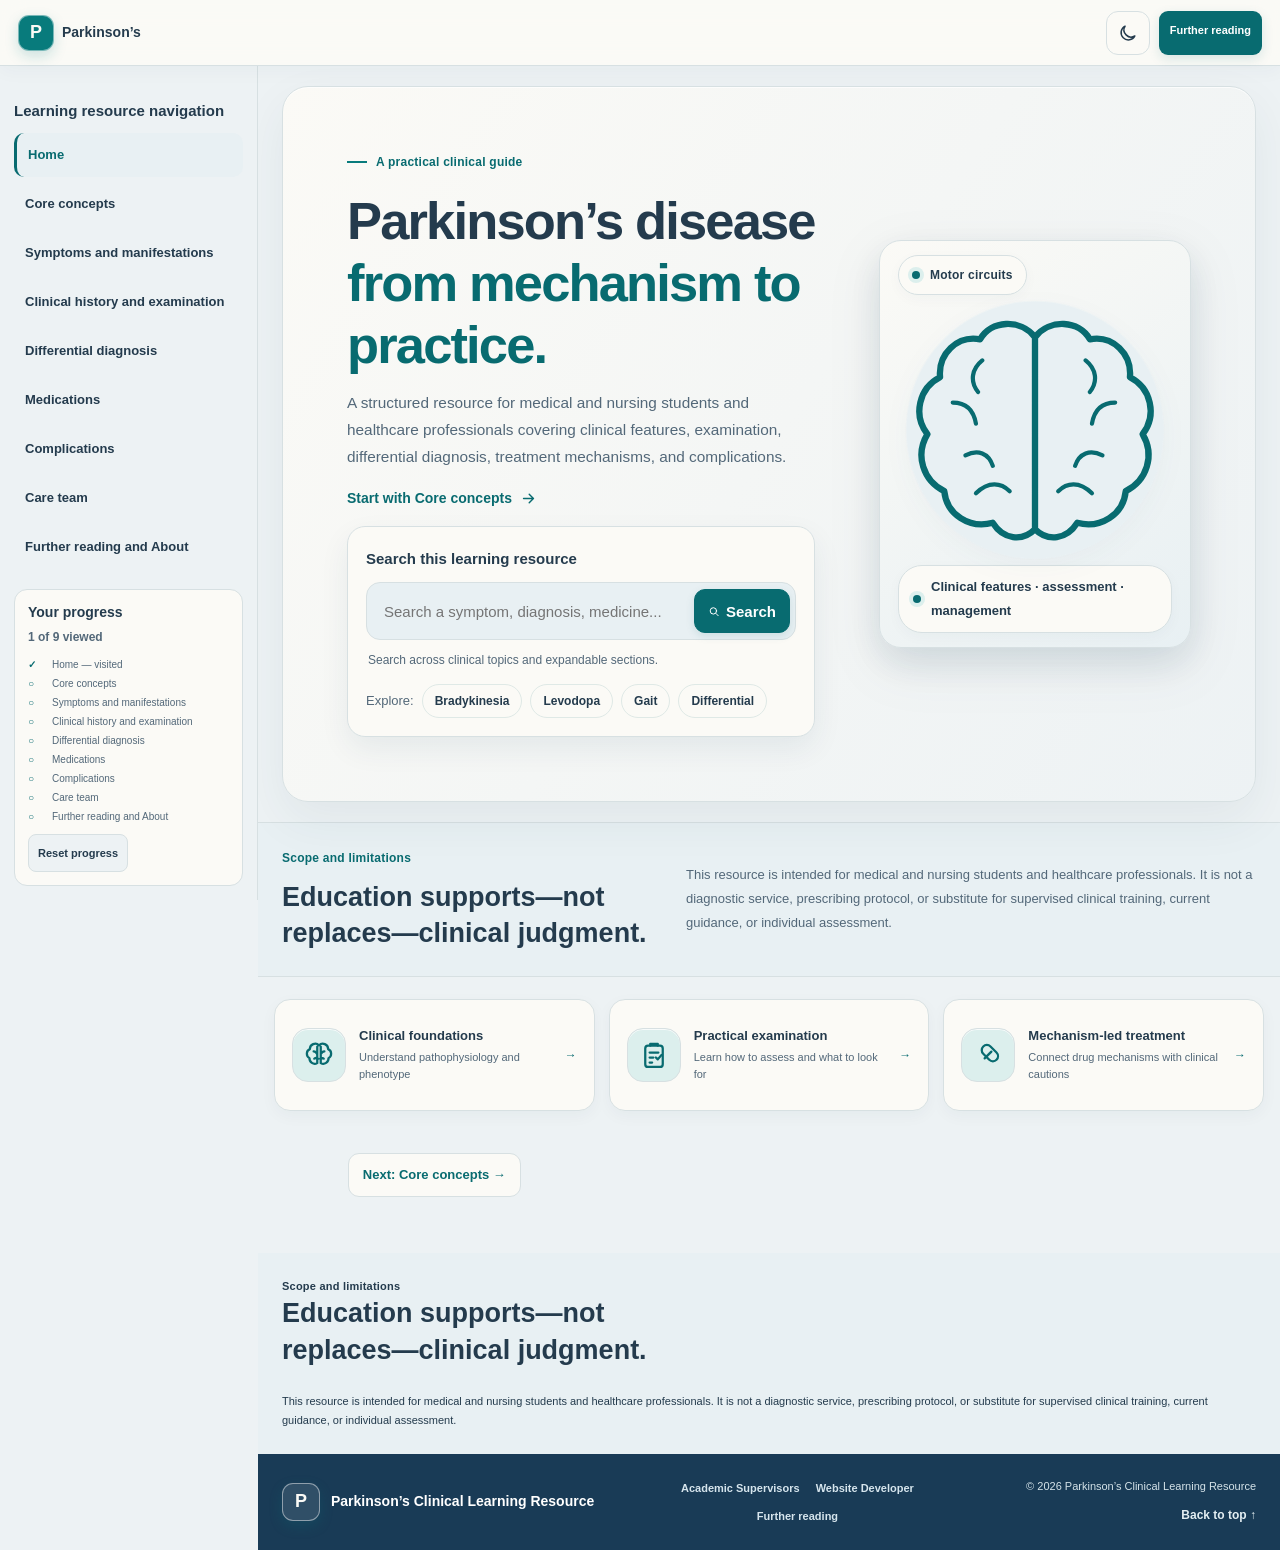
==== index.html @ 6b9233de "Add files via upload" ====
<!doctype html>
<html lang="en" dir="ltr">
  <head>
    <meta charset="UTF-8" />
    <meta name="viewport" content="width=device-width, initial-scale=1.0" />
    <meta
      name="description"
      content="A clinical learning resource on Parkinson's disease for medical, nursing, and allied health students and professionals."
    />
    <title>Parkinson’s | Clinical Learning Resource</title>
    <!-- أيقونة تبويب المتصفح المطابقة لشعار الموقع -->
    <link rel="icon" type="image/svg+xml" href="favicon.svg" />
    <link rel="stylesheet" href="style.css" />
    <script src="app.js" defer></script>
  </head>
  <body>
    <a class="skip-link skip-content-link" href="#main">
      <svg aria-hidden="true" viewBox="0 0 24 24" focusable="false"><path d="M12 5v14m-7-7 7 7 7-7"></path></svg>
      <span>Skip to content</span>
    </a>
    <!-- قسم ترويسة الموقع وروابط التنقل -->
    <header class="site-header">
      <a class="brand" href="#home" aria-label="Parkinson's clinical learning resource, home">
        <span class="brand-mark" aria-hidden="true">P</span>
        <span>Parkinson’s</span>
      </a>
      <button
        class="menu-toggle"
        id="menuToggle"
        type="button"
        aria-expanded="false"
        aria-controls="primaryNav"
        aria-label="Open navigation menu"
      >
        <svg aria-hidden="true" viewBox="0 0 24 24" focusable="false"><path d="M4 7h16M4 12h16M4 17h16"></path></svg>
        <span>Menu</span>
      </button>
      <nav class="primary-nav" id="primaryNav" aria-label="Main navigation">
        <a href="#core-concepts">Core concepts</a>
        <a href="#symptoms-and-manifestations">Symptoms and manifestations</a>
        <a href="#clinical-history-and-examination">Clinical history and examination</a>
        <a href="#differential-diagnosis">Differential diagnosis</a>
        <a href="#medications">Medications</a>
        <a href="#complications">Complications</a>
        <a href="#care-team-roles">Roles across the care team</a>
        <a href="#guidelines-and-professional-resources">Guidelines and professional resources</a>
      </nav>
      <div class="header-actions">
        <button class="theme-toggle" id="themeToggle" type="button" aria-pressed="false" aria-label="Switch to dark theme" title="Switch to dark theme">
          <svg aria-hidden="true" viewBox="0 0 24 24" focusable="false"><path d="M20.2 15.5A8.5 8.5 0 0 1 8.5 3.8a8.7 8.7 0 1 0 11.7 11.7Z"></path></svg>
        </button>
        <a class="header-cta" href="#guidelines-and-professional-resources">Further reading</a>
      </div>
    </header>
    <!-- قسم القائمة الجانبية ولوحة متابعة التقدم -->
    <aside class="app-sidebar" id="appSidebar" aria-label="Learning resource navigation" hidden>
      <h2 class="sidebar-heading">Learning resource navigation</h2>
      <nav class="sidebar-nav" id="sidebarNav" aria-label="Views" tabindex="-1"></nav>
      <!-- لوحة تقدم المستخدم وزر إعادة ضبطه -->
      <section class="learning-progress" aria-labelledby="progressTitle">
        <h2 id="progressTitle">Your progress</h2>
        <p id="progressCount" aria-live="polite">0 of 9 viewed</p>
        <ul id="progressList"></ul>
        <button type="button" id="resetProgress">Reset progress</button>
      </section>
      <nav class="sidebar-subnav" id="sidebarSubnav" aria-label="Current view topics" hidden></nav>
    </aside>

    <!-- أقسام المحتوى التعليمي والتنقل بين الصفحات -->
    <main id="main">
      <!-- الصفحة الرئيسية والبحث داخل المورد -->
      <section class="hero section-shell" id="home" aria-labelledby="heroTitle">
        <div class="hero-copy">
          <p class="eyebrow"><span></span> A practical clinical guide</p>
          <h1 id="heroTitle">Parkinson’s disease<br /><em>from mechanism to practice.</em></h1>
          <p class="hero-lead">
            A structured resource for medical and nursing students and healthcare
            professionals covering clinical features, examination, differential
            diagnosis, treatment mechanisms, and complications.
          </p>
          <a class="hero-start-link" href="#core-concepts">
            <span>Start with Core concepts</span>
            <svg aria-hidden="true" viewBox="0 0 24 24" focusable="false"><path d="M5 12h14m-6-6 6 6-6 6"></path></svg>
          </a>
          <div class="search-area">
            <form class="global-search" id="globalSearchForm" role="search">
              <label for="globalSearch">Search this learning resource</label>
              <div class="search-control">
                <input
                  id="globalSearch"
                  type="search"
                  placeholder="Search a symptom, diagnosis, medicine..."
                  aria-describedby="searchHint"
                  aria-controls="searchResults"
                  aria-expanded="false"
                  aria-autocomplete="list"
                  role="combobox"
                  autocomplete="off"
                />
                <button id="clearGlobalSearch" class="search-clear" type="button" aria-label="Clear search" title="Clear search" hidden>
                  <svg aria-hidden="true" viewBox="0 0 24 24" focusable="false"><path d="m6 6 12 12M18 6 6 18"></path></svg>
                </button>
                <button type="submit" aria-label="Search learning resource">
                  <svg aria-hidden="true" viewBox="0 0 24 24" focusable="false"><circle cx="10.8" cy="10.8" r="6.4"></circle><path d="m16 16 4.5 4.5"></path></svg>
                  <span>Search</span>
                </button>
              </div>
              <p class="search-hint" id="searchHint">
                Search across clinical topics and expandable sections.
              </p>
              <div class="search-suggestions" role="group" aria-label="Suggested searches">
                <span>Explore:</span>
                <button type="button" data-search-query="bradykinesia">Bradykinesia</button>
                <button type="button" data-search-query="levodopa">Levodopa</button>
                <button type="button" data-search-query="gait">Gait</button>
                <button type="button" data-search-query="differential">Differential</button>
              </div>
            </form>
            <div
              id="searchResults"
              class="search-results"
              role="region"
              aria-label="Search results"
              hidden
            ></div>
          </div>
        </div>
        <div class="hero-art" aria-hidden="true">
          <div class="movement-visual">
            <div class="movement-visual-heading">
              <span class="movement-status"><span></span><b>Motor circuits</b></span>
            </div>
            <svg class="movement-illustration" viewBox="0 0 128 128" focusable="false">
              <path class="brain-outline" d="M64 20c-7-9-21-8-26 1-11-2-20 7-19 18-10 5-13 18-6 27-6 10-2 22 8 27 1 11 12 18 23 15 5 8 14 9 20 3V20Zm0 0c7-9 21-8 26 1 11-2 20 7 19 18 10 5 13 18 6 27 6 10 2 22-8 27-1 11-12 18-23 15-5 8-14 9-20 3V20Z"></path>
              <path class="brain-fold" d="M64 21v87M39 31c-5 4-6 10-2 15m-12 5c7 0 10 4 11 10m-5 15c6-3 11-1 13 5m-8 13c6-6 12-5 16-1m36-62c5 4 6 10 2 15m12 5c-7 0-10 4-11 10m5 15c-6-3-11-1-13 5m8 13c-6-6-12-5-16-1"></path>
            </svg>
            <div class="movement-caption">
              <span class="movement-caption-mark"></span>
              <span>Clinical features · assessment · management</span>
            </div>
          </div>
        </div>
      </section>
      <!-- تنبيه نطاق الاستخدام التعليمي -->
      <section class="disclaimer-section top-disclaimer" aria-labelledby="topDisclaimerTitle">
        <div class="section-shell disclaimer-content">
          <div>
            <p class="eyebrow">Scope and limitations</p>
            <h2 id="topDisclaimerTitle">Education supports—not replaces—clinical judgment.</h2>
          </div>
          <p>
            This resource is intended for medical and nursing students and
            healthcare professionals. It is not a diagnostic service, prescribing
            protocol, or substitute for supervised clinical training, current
            guidance, or individual assessment.
          </p>
        </div>
      </section>

      <!-- ملخص نطاق المورد -->
      <section class="trust-strip" aria-label="Resource scope">
        <a class="trust-item" href="#core-concepts">
          <span class="trust-item-illustration" aria-hidden="true">
            <svg viewBox="0 0 24 24" focusable="false"><path d="M12 4.2a4.3 4.3 0 0 0-7.3 3.1 4 4 0 0 0-.3 7.2 4.2 4.2 0 0 0 6.2 4V5.2"></path><path d="M12 4.2a4.3 4.3 0 0 1 7.3 3.1 4 4 0 0 1 .3 7.2 4.2 4.2 0 0 1-6.2 4V5.2M7.7 9.1c1.3 0 2.1.8 2.5 1.8m-2 4c1.1-.7 2.2-.6 3 .1m5.1-5.9c-1.3 0-2.1.8-2.5 1.8m2 4c-1.1-.7-2.2-.6-3 .1"></path></svg>
          </span>
          <span class="trust-item-copy"><strong>Clinical foundations</strong><span>Understand pathophysiology and phenotype</span></span>
          <span class="trust-item-arrow" aria-hidden="true">→</span>
        </a>
        <a class="trust-item" href="#clinical-history-and-examination">
          <span class="trust-item-illustration" aria-hidden="true">
            <svg viewBox="0 0 24 24" focusable="false"><rect x="5" y="4.5" width="14" height="17" rx="2.2"></rect><path d="M9 4.5V3h6v1.5M8.5 10h7m-7 4h3m-3 4h2m3-4 1.5 1.5L18 12"></path></svg>
          </span>
          <span class="trust-item-copy"><strong>Practical examination</strong><span>Learn how to assess and what to look for</span></span>
          <span class="trust-item-arrow" aria-hidden="true">→</span>
        </a>
        <a class="trust-item" href="#medications">
          <span class="trust-item-illustration" aria-hidden="true">
            <svg viewBox="0 0 24 24" focusable="false"><path d="M8.2 5.2a4.1 4.1 0 0 1 5.8 0l4.8 4.8a4.1 4.1 0 0 1-5.8 5.8L8.2 11a4.1 4.1 0 0 1 0-5.8Z"></path><path d="m9.3 14.7 5.4-5.4"></path></svg>
          </span>
          <span class="trust-item-copy"><strong>Mechanism-led treatment</strong><span>Connect drug mechanisms with clinical cautions</span></span>
          <span class="trust-item-arrow" aria-hidden="true">→</span>
        </a>
      </section>

      <!-- صفحة المفاهيم الأساسية -->
      <section class="content-section section-shell" id="core-concepts">
        <div class="section-heading">
          <div>
            <p class="eyebrow"><span></span> 01 · Foundations</p>
            <h2>Core concepts</h2>
          </div>
          <p>
            Open a topic to review its key concepts. Parkinson’s disease is a
            clinical syndrome with motor and non-motor dimensions that evolve
            variably over time.
          </p>
        </div>
        <aside class="key-points" aria-label="Key points">
          <h3>Key points</h3>
          <ul>
            <li>Parkinson’s disease is characterized clinically by bradykinesia with rest tremor and/or rigidity.</li>
            <li>Reduced nigrostriatal dopamine alters basal-ganglia-thalamocortical activity.</li>
            <li>Motor and non-motor features vary across individuals and over time.</li>
          </ul>
        </aside>
        <figure class="diagram-card">
          <svg class="pathway-diagram" viewBox="0 0 760 300" role="img" aria-labelledby="pathwayTitle pathwayDesc">
            <defs><marker id="pathwayArrow" viewBox="0 0 10 10" refX="8" refY="5" markerWidth="6" markerHeight="6" orient="auto-start-reverse"><path d="M0 0 10 5 0 10z"></path></marker></defs>
            <title id="pathwayTitle">Direct and indirect basal ganglia pathways in normal and Parkinson’s disease states</title>
            <desc id="pathwayDesc">A schematic based on the page text: normal dopamine supports the movement-facilitating direct pathway and balances the movement-suppressing indirect pathway. In Parkinson’s disease, reduced nigrostriatal dopamine is associated with relative underactivity of the direct pathway, overactivity of the indirect pathway, and reduced movement.</desc>
            <rect class="diagram-panel" x="10" y="10" width="360" height="280" rx="14"></rect>
            <rect class="diagram-panel" x="390" y="10" width="360" height="280" rx="14"></rect>
            <text class="diagram-title" x="190" y="42" text-anchor="middle">Normal state</text>
            <text class="diagram-title" x="570" y="42" text-anchor="middle">Parkinson’s disease state</text>
            <text class="diagram-label" x="190" y="78" text-anchor="middle">Nigrostriatal dopamine</text>
            <text class="diagram-label" x="570" y="78" text-anchor="middle">Reduced nigrostriatal dopamine</text>
            <path class="diagram-arrow" d="M190 91v24"></path>
            <path class="diagram-arrow" d="M570 91v24"></path>
            <rect class="diagram-node" x="35" y="120" width="145" height="62" rx="10"></rect>
            <rect class="diagram-node" x="200" y="120" width="145" height="62" rx="10"></rect>
            <rect class="diagram-node" x="415" y="120" width="145" height="62" rx="10"></rect>
            <rect class="diagram-node" x="580" y="120" width="145" height="62" rx="10"></rect>
            <text class="diagram-label" x="107" y="145" text-anchor="middle"><tspan x="107">Direct pathway</tspan><tspan x="107" dy="18">movement-facilitating</tspan></text>
            <text class="diagram-label" x="272" y="145" text-anchor="middle"><tspan x="272">Indirect pathway</tspan><tspan x="272" dy="18">movement-suppressing</tspan></text>
            <text class="diagram-label" x="487" y="145" text-anchor="middle"><tspan x="487">Direct pathway</tspan><tspan x="487" dy="18">relative underactivity</tspan></text>
            <text class="diagram-label" x="652" y="145" text-anchor="middle"><tspan x="652">Indirect pathway</tspan><tspan x="652" dy="18">relative overactivity</tspan></text>
            <path class="diagram-arrow" d="M107 190v22"></path>
            <path class="diagram-arrow" d="M272 190v22"></path>
            <path class="diagram-arrow" d="M487 190v22"></path>
            <path class="diagram-arrow" d="M652 190v22"></path>
            <text class="diagram-outcome" x="190" y="245" text-anchor="middle">Movement facilitated and suppressed in balance</text>
            <text class="diagram-outcome" x="570" y="245" text-anchor="middle">Reduced movement amplitude and speed</text>
          </svg>
          <figcaption>Pathway schematic: relative pathway activity described in the page’s pathophysiology summary.</figcaption>
        </figure>
        <div class="topic-grid">
          <details class="topic-card">
            <summary><span class="topic-icon">01</span><span><strong>Definition and pathophysiology</strong><small>Degeneration, dopamine, and circuit effects</small></span></summary>
            <div class="topic-content">
              <p>Parkinson’s disease (PD) is a progressive neurodegenerative disorder clinically characterized by bradykinesia with rest tremor and/or rigidity. Neuropathology commonly includes degeneration of dopaminergic neurons in the substantia nigra pars compacta and alpha-synuclein-containing Lewy pathology, although pathology and clinical expression are heterogeneous.</p>
              <p>Reduced nigrostriatal dopamine alters basal-ganglia-thalamocortical activity. Relative underactivity of the direct, movement-facilitating pathway and overactivity of the indirect, movement-suppressing pathway contribute to reduced movement amplitude and speed. Non-dopaminergic systems are also involved, helping explain autonomic, sleep, cognitive, mood, sensory, and other non-motor features.</p>
            </div>
          </details>
          <details class="topic-card">
            <summary><span class="topic-icon">02</span><span><strong>Clinical phenotype and course</strong><small>Heterogeneity, progression, and phenotype</small></span></summary>
            <div class="topic-content">
              <p>Clinical expression varies: tremor-dominant, akinetic-rigid, and mixed patterns are commonly described, but an individual may not fit one stable category. Asymmetry is frequent early in typical PD. Over time, motor fluctuations, postural instability, gait impairment, and non-motor burden may become more prominent.</p>
              <p>Prodromal associations can include hyposmia, constipation, REM sleep behavior disorder, and mood changes. These features are not specific enough to establish PD on their own. Course, function, comorbidities, medication effects, and the person’s priorities all influence clinical assessment and management.</p>
            </div>
          </details>
          <details class="topic-card">
            <summary><span class="topic-icon">03</span><span><strong>Clinical reasoning framework</strong><small>Syndrome first, cause second</small></span></summary>
            <div class="topic-content">
              <ol>
                <li>Establish whether parkinsonism is present, particularly bradykinesia plus rigidity or rest tremor.</li>
                <li>Characterize onset, tempo, symmetry, associated features, medication exposure, and functional impact.</li>
                <li>Assess whether the pattern is compatible with idiopathic PD or suggests a mimic, secondary cause, or atypical parkinsonian syndrome.</li>
                <li>Use investigations selectively to answer a defined clinical question; diagnosis remains primarily clinical.</li>
              </ol>
            </div>
          </details>
        </div>
      </section>

      <!-- صفحة الأعراض والمظاهر -->
      <section class="content-section section-tint" id="symptoms-and-manifestations">
        <div class="section-shell">
          <div class="section-heading">
            <div>
              <p class="eyebrow"><span></span> 02 · Clinical features</p>
              <h2>Symptoms and manifestations</h2>
            </div>
            <p>
              A structured review should cover motor and non-motor domains,
              timing, severity, fluctuation, and impact on function.
            </p>
          </div>
          <aside class="key-points" aria-label="Key points">
            <h3>Key points</h3>
            <ul>
              <li>Bradykinesia includes slowness with decrement in amplitude or speed, or progressive hesitations.</li>
              <li>Rest tremor is often distal and asymmetric, but is not present in every case.</li>
              <li>Review autonomic, sleep, cognitive, psychiatric, sensory, pain, and bulbar features alongside motor symptoms.</li>
            </ul>
          </aside>
          <aside class="red-flags" aria-label="Red flags">
            <h3>Red flags</h3>
            <p>Early recurrent falls are atypical for uncomplicated early Parkinson’s disease and warrant broader assessment.</p>
          </aside>
          <div class="topic-grid">
            <details class="topic-card">
              <summary><span class="topic-icon">M</span><span><strong>Motor features</strong><small>Bradykinesia, rigidity, tremor, gait, posture</small></span></summary>
              <div class="topic-content">
                <h3>Bradykinesia</h3>
                <p>Slowness is accompanied by decrement in amplitude or speed, or progressive hesitations, during repetitive movement. It may present as reduced spontaneous movement, smaller handwriting, reduced facial expression, hypophonia, difficulty initiating movement, or reduced arm swing. Slowness alone is not sufficient: weakness, pain, apraxia, depression, and other causes should be considered.</p>
                <h3>Rigidity</h3>
                <p>Increased resistance to passive movement through the range, often relatively uniform and sometimes cogwheel-like when tremor is superimposed. It may affect axial and limb muscles and can contribute to stiffness, reduced rotation, and discomfort.</p>
                <h3>Rest tremor</h3>
                <p>Often distal, asymmetric, and most apparent when the limb is supported and relaxed. It may lessen with voluntary movement and re-emerge after maintaining a posture. Tremor is not present in every case and can be amplified by stress, attention, or fatigue.</p>
                <h3>Gait and postural control</h3>
                <p>Possible findings include stooped posture, reduced stride length, shuffling, reduced arm swing, en-bloc turning, start hesitation, freezing (especially at doorways or turns), and impaired postural responses. Early recurrent falls are atypical for uncomplicated early PD and warrant broader assessment.</p>
              </div>
            </details>
            <details class="topic-card">
              <summary><span class="topic-icon">N</span><span><strong>Non-motor features</strong><small>Autonomic, sleep, cognitive, mood, sensory</small></span></summary>
              <div class="topic-content">
                <ul>
                  <li><strong>Autonomic:</strong> constipation, urinary urgency or frequency, erectile dysfunction, sweating changes, drooling, and orthostatic symptoms.</li>
                  <li><strong>Sleep:</strong> REM sleep behavior disorder, insomnia, fragmented sleep, restless legs, nocturia, and excessive daytime sleepiness.</li>
                  <li><strong>Cognitive and psychiatric:</strong> executive or visuospatial difficulty, slowed processing, depression, anxiety, apathy, hallucinations, and—in some cases—cognitive impairment or dementia.</li>
                  <li><strong>Sensory and pain:</strong> hyposmia, pain, paresthesia, and fatigue may occur and can precede or accompany motor features.</li>
                  <li><strong>Bulbar:</strong> hypophonia, reduced prosody, dysarthria, drooling, and dysphagia can affect communication, nutrition, and airway safety.</li>
                </ul>
                <p>Ask directly and non-judgmentally: many non-motor symptoms are under-reported, may have multiple causes, and may be more disabling than the visible motor syndrome.</p>
              </div>
            </details>
            <details class="topic-card">
              <summary><span class="topic-icon">↕</span><span><strong>Fluctuations and dyskinesia</strong><small>Relate symptoms to medication timing</small></span></summary>
              <div class="topic-content">
                <p>With disease progression and repeated levodopa exposure, some individuals develop predictable wearing-off before the next dose, delayed-on or dose failures, and unpredictable OFF periods. Ask about the timing of mobility, stiffness, tremor, dystonia, and non-motor symptoms in relation to each dose, meals, sleep, and activity.</p>
                <p>Levodopa-induced dyskinesia refers to involuntary choreiform or dystonic movements associated with dopaminergic treatment. It may occur near peak drug effect, during transitions, or in other patterns. Distinguish dyskinesia from tremor, akathisia, dystonia, and dyskinesia due to other causes; document phenomenology and timing rather than relying on the label alone.</p>
              </div>
            </details>
          </div>
        </div>
      </section>

      <!-- صفحة التاريخ المرضي والفحص السريري -->
      <section class="content-section section-shell" id="clinical-history-and-examination">
        <div class="section-heading">
          <div>
            <p class="eyebrow"><span></span> 03 · Examination</p>
            <h2>Clinical history and examination</h2>
          </div>
          <p>
            A careful, reproducible examination documents the syndrome,
            asymmetry, severity, function, and features that may point away from
            typical PD.
          </p>
        </div>
        <aside class="key-points" aria-label="Key points">
          <h3>Key points</h3>
          <ul>
            <li>Establish onset, progression, laterality, functional impact, medication exposure, and symptom timing.</li>
            <li>Test repetitive movements for decrement, compare sides, and distinguish slowness from bradykinesia.</li>
            <li>Examine eye movements, gait, postural responses, and associated neurological signs.</li>
          </ul>
        </aside>
        <aside class="red-flags" aria-label="Red flags">
          <h3>Red flags</h3>
          <p>Early prominent postural-response impairment and vertical gaze limitation may point away from typical Parkinson’s disease; interpret these alongside the full assessment.</p>
        </aside>
        <div class="topic-grid">
          <details class="topic-card">
            <summary><span class="topic-icon">H</span><span><strong>History-taking</strong><small>Onset, evolution, medicines, and functional impact</small></span></summary>
            <div class="topic-content">
              <p>Establish the first symptom, the sequence and rate of progression, laterality at onset, variability during the day, and circumstances that worsen or relieve symptoms. Ask about tremor at rest and during action, slowness, stiffness, gait change, falls, freezing, dexterity, handwriting, speech, swallowing, sleep, mood, cognition, autonomic symptoms, pain, and smell.</p>
              <p>Take a complete prescribed, over-the-counter, and substance history with start dates and dose changes. Specifically consider dopamine-receptor blocking medicines and other agents associated with parkinsonism or tremor. Review vascular risks, head injury, relevant family history, comorbidities, and examination context. Do not infer causation from a medicine list alone.</p>
              <p>Clarify medication response and timing if dopaminergic therapy is already used. A symptom and dose-time record can help characterize fluctuations, but it is not a substitute for direct assessment. Record baseline mobility, activities, cognition, and goals using a consistent clinical framework.</p>
            </div>
          </details>
          <details class="topic-card">
            <summary><span class="topic-icon">1</span><span><strong>General observation and speech</strong><small>Observe before formal motor testing</small></span></summary>
            <div class="topic-content">
              <p>Observe spontaneous movement while the person is seated, entering the room, and conversing. Note facial animation, blink rate, posture, spontaneous gestures, turning, voice volume, articulation, prosody, and whether movements are reduced on one side. Allow sufficient time: findings may be subtle and can change with attention or anxiety.</p>
              <p>Listen for hypophonia, monotony, reduced articulation, and palilalia. Assess facial expression and spontaneous blink without assuming that a masked appearance reflects mood. Record whether speech and facial animation change with cueing or effort.</p>
            </div>
          </details>
          <details class="topic-card">
            <summary><span class="topic-icon">2</span><span><strong>Bradykinesia examination</strong><small>Repetitive movements and decrement</small></span></summary>
            <div class="topic-content">
              <p>Demonstrate each movement, then ask for repeated, as-large-and-fast-as-possible movements while the person is seated and supported. Test finger tapping, hand opening and closing, pronation-supination, toe tapping, and heel tapping on both sides. Observe speed, amplitude, rhythm, hesitations, arrests, and progressive decrement; compare sides and repeat if comprehension or effort is uncertain.</p>
              <p>A pattern aligned with parkinsonian bradykinesia is progressive reduction in amplitude or speed, or increasing pauses across repetitions, often with asymmetry. Simple slowness without decrement is less specific. Pain, arthritis, weakness, sensory loss, apraxia, fatigue, and inattention can affect performance and should be documented.</p>
            </div>
          </details>
          <details class="topic-card">
            <summary><span class="topic-icon">3</span><span><strong>Tone and rigidity</strong><small>Passive movement at relaxed joints</small></span></summary>
            <div class="topic-content">
              <p>Ask the person to relax. Support the limb and passively move the wrist, elbow, and other joints through flexion-extension and pronation-supination, comparing sides and testing at more than one speed. If resistance is subtle, ask for a contralateral repetitive movement (an activation maneuver) while continuing to assess the relaxed limb.</p>
              <p>Rigidity is a velocity-independent increase in resistance, often present through the range; cogwheeling may be felt when tremor overlays rigidity. Distinguish this from spasticity (typically velocity-dependent with a catch), paratonia, contracture, pain-limited movement, and voluntary resistance. Document distribution and asymmetry.</p>
            </div>
          </details>
          <details class="topic-card">
            <summary><span class="topic-icon">4</span><span><strong>Tremor assessment</strong><small>Rest, posture, action, and re-emergence</small></span></summary>
            <div class="topic-content">
              <p>Observe hands fully supported in the lap and feet supported, first at rest and then during conversation or a cognitive distraction task. Look for rhythmic tremor, distribution, frequency impression, and asymmetry. Next assess arms outstretched and in a posture that requires maintaining position; note latency before any re-emergent tremor.</p>
              <p>Assess kinetic tremor during finger-to-nose and functional reach, and observe handwriting or spiral drawing when useful. A classic parkinsonian tremor is often most evident at rest and may re-emerge after a delay during posture; essential tremor is commonly postural or kinetic. These patterns overlap and are not diagnostic in isolation.</p>
            </div>
          </details>
          <details class="topic-card">
            <summary><span class="topic-icon">5</span><span><strong>Gait, turning, and postural responses</strong><small>Guard safely and describe specific findings</small></span></summary>
            <div class="topic-content">
              <p>With appropriate space and guarding, observe rising from a chair, initiation, straight walking, turning, and return. Note base, stride length, speed, cadence, foot clearance, freezing, arm swing, posture, and turning strategy. Ask about freezing triggers; if appropriate and safe, observe a turn or passage through a doorway. Do not provoke a fall to demonstrate a deficit.</p>
              <p>A pull test is performed only by a trained examiner with adequate space and close guarding: explain the maneuver, stand behind, and give a brief, firm backward tug at the shoulders. Observe corrective steps and need for assistance. Abnormal postural responses can occur in PD, but early prominent impairment is a diagnostic warning sign. Omit the test when unsafe and document why.</p>
            </div>
          </details>
          <details class="topic-card">
            <summary><span class="topic-icon">6</span><span><strong>Additional neurological and functional examination</strong><small>Look for associated signs and alternative localization</small></span></summary>
            <div class="topic-content">
              <p>Assess eye movements, especially vertical saccades and gaze range; cerebellar function; pyramidal signs; strength; sensation; coordination; reflexes; and postural alignment. Look for focal weakness, limb apraxia, cortical sensory loss, cerebellar ataxia, pyramidal signs, or supranuclear gaze limitation, which may indicate an alternative or additional disorder.</p>
              <p>Measure orthostatic blood pressure when indicated: rest supine for several minutes, record blood pressure and pulse, then repeat after standing (commonly at 1 and 3 minutes), with assistance and symptom monitoring. A sustained fall of at least 20 mmHg systolic or 10 mmHg diastolic within 3 minutes is a conventional definition of orthostatic hypotension; interpretation depends on context and local protocol.</p>
              <p>Assess cognition, mood, speech, swallowing, and activities of daily living when clinically relevant. Use validated instruments only with appropriate training, permissions, and interpretation. Consider a supervised ON/OFF assessment when clinically indicated; document medication timing and avoid unsupervised medication withdrawal.</p>
            </div>
          </details>
          <details class="topic-card">
            <summary><span class="topic-icon">7</span><span><strong>Investigations and diagnostic criteria</strong><small>Target tests to the diagnostic question</small></span></summary>
            <div class="topic-content">
              <p>PD is diagnosed clinically by an appropriately trained specialist using accepted criteria and longitudinal review where needed. The core parkinsonian syndrome requires bradykinesia plus rest tremor or rigidity. A response to dopaminergic therapy may support the assessment but is not, by itself, proof of idiopathic PD.</p>
              <p>Structural MRI is not a confirmatory test for PD; it may help assess alternative causes when the history or examination is atypical. Dopamine-transporter SPECT can help distinguish presynaptic dopaminergic deficit from some non-degenerative tremor disorders when uncertainty remains, but it does not reliably distinguish PD from other degenerative parkinsonian syndromes. Routine laboratory tests are guided by clinical suspicion, not a universal PD panel.</p>
            </div>
          </details>
        </div>
        <aside class="callout callout-neutral">
          <strong>Examination principle</strong>
          <p>Interpret each finding in context. A single sign, scan, or medication response should not replace a complete history, neurological examination, review of medicines, and appropriate specialist judgment.</p>
        </aside>
      </section>

      <!-- صفحة التشخيص التفريقي -->
      <section class="content-section section-tint" id="differential-diagnosis">
        <div class="section-shell">
          <div class="section-heading">
            <div>
              <p class="eyebrow"><span></span> 04 · Diagnostic reasoning</p>
              <h2>Differential diagnosis</h2>
            </div>
            <p>
              Expand each diagnostic group for distinguishing clues and
              practical considerations. No single feature is definitive.
            </p>
          </div>
          <aside class="key-points" aria-label="Key points">
            <h3>Key points</h3>
            <ul>
              <li>Compare tremor phenomenology, symmetry, tempo, associated features, and medication exposure.</li>
              <li>Early recurrent falls, severe early autonomic failure, vertical gaze limitation, or cerebellar signs warrant reconsideration.</li>
              <li>No single feature or levodopa response is definitive; interpret findings in the complete clinical pattern.</li>
            </ul>
          </aside>
          <div class="table-wrap differential-table-wrap" role="region" aria-label="Differential diagnosis comparison table" tabindex="0">
            <table class="comparison-table">
              <caption>Comparison of clinical clues described in this resource. A dash means the page does not specify that feature.</caption>
              <thead>
                <tr>
                  <th scope="col">Condition</th>
                  <th scope="col">Tremor type</th>
                  <th scope="col">Asymmetry</th>
                  <th scope="col">Early falls</th>
                  <th scope="col">Eye movements</th>
                  <th scope="col">Autonomic features</th>
                  <th scope="col">Cognition / hallucinations</th>
                  <th scope="col">Levodopa response</th>
                  <th scope="col">Key clue</th>
                </tr>
              </thead>
              <tbody>
                <tr>
                  <th scope="row">Parkinson’s disease</th>
                  <td>Often rest tremor</td>
                  <td>Asymmetry frequent early</td>
                  <td>Early recurrent falls atypical</td>
                  <td>—</td>
                  <td>Constipation, urinary symptoms, orthostatic symptoms</td>
                  <td>Cognitive impairment and hallucinations may occur</td>
                  <td>Improves bradykinesia and rigidity, often tremor</td>
                  <td>Bradykinesia with rest tremor and/or rigidity</td>
                </tr>
                <tr>
                  <th scope="row">Essential tremor</th>
                  <td>Typically postural and kinetic</td>
                  <td>Often bilateral</td>
                  <td>—</td><td>—</td><td>—</td><td>—</td><td>—</td>
                  <td>May involve head or voice</td>
                </tr>
                <tr>
                  <th scope="row">Drug-induced parkinsonism</th>
                  <td>Tremor may occur</td>
                  <td>Often more symmetric; asymmetry does not exclude contribution</td>
                  <td>—</td><td>—</td><td>—</td><td>—</td><td>—</td>
                  <td>Onset after medicine initiation or dose escalation</td>
                </tr>
                <tr>
                  <th scope="row">Vascular parkinsonism</th>
                  <td>—</td><td>—</td><td>—</td><td>—</td><td>—</td><td>—</td><td>—</td>
                  <td>Vascular burden, stepwise or linked decline, lower-body involvement</td>
                </tr>
                <tr>
                  <th scope="row">Progressive supranuclear palsy (PSP)</th>
                  <td>—</td><td>—</td>
                  <td>Early unexplained falls</td>
                  <td>Slowed vertical saccades or supranuclear vertical gaze palsy</td>
                  <td>—</td>
                  <td>Frontal-executive change</td>
                  <td>Often limited; response varies</td>
                  <td>Axial rigidity with early falls or vertical gaze findings</td>
                </tr>
                <tr>
                  <th scope="row">Multiple system atrophy (MSA)</th>
                  <td>—</td><td>—</td><td>—</td><td>—</td>
                  <td>Prominent or early autonomic failure</td>
                  <td>—</td><td>—</td>
                  <td>Urinary retention, orthostatic hypotension, cerebellar signs, or stridor</td>
                </tr>
                <tr>
                  <th scope="row">Dementia with Lewy bodies (DLB)</th>
                  <td>—</td><td>—</td><td>—</td><td>—</td><td>—</td>
                  <td>Dementia near onset, fluctuations, recurrent visual hallucinations</td>
                  <td>—</td>
                  <td>Dementia before or around onset of parkinsonism</td>
                </tr>
                <tr>
                  <th scope="row">Corticobasal syndrome</th>
                  <td>—</td>
                  <td>Asymmetric rigidity, bradykinesia, or dystonia</td>
                  <td>—</td><td>—</td><td>—</td>
                  <td>Language or visuospatial impairment</td><td>—</td>
                  <td>Limb apraxia, cortical sensory loss, alien-limb phenomena, or myoclonus</td>
                </tr>
                <tr>
                  <th scope="row">Normal-pressure hydrocephalus (NPH)</th>
                  <td>—</td><td>—</td><td>—</td><td>—</td>
                  <td>Urinary urgency</td>
                  <td>Cognitive change</td><td>—</td>
                  <td>Broad-based or magnetic gait with ventriculomegaly</td>
                </tr>
              </tbody>
            </table>
          </div>
          <div class="topic-grid">
            <details class="topic-card">
              <summary><span class="topic-icon">D1</span><span><strong>Essential tremor</strong><small>Action tremor versus rest-predominant tremor</small></span></summary>
              <div class="topic-content">
                <p><strong>Overlap:</strong> tremor may impair hand function and can coexist with other movement disorders.</p>
                <p><strong>Clues:</strong> essential tremor is typically postural and kinetic, often bilateral, and may involve the head or voice. Parkinsonian tremor is often asymmetric and prominent at rest, with bradykinesia or rigidity.</p>
                <p><strong>Clinical considerations:</strong> characterize tremor at rest, posture, and action; examine for decrement, rigidity, gait change, and family history. Tremor phenomenology alone may remain inconclusive.</p>
              </div>
            </details>
            <details class="topic-card">
              <summary><span class="topic-icon">D2</span><span><strong>Drug-induced parkinsonism</strong><small>Medication exposure and temporal association</small></span></summary>
              <div class="topic-content">
                <p><strong>Overlap:</strong> bradykinesia and rigidity can closely resemble PD; tremor may occur.</p>
                <p><strong>Clues:</strong> dopamine-receptor blocking antipsychotics and antiemetics are important causes. Onset may follow initiation or dose escalation, and findings are often more symmetric, though asymmetry does not exclude a drug contribution.</p>
                <p><strong>Clinical considerations:</strong> reconcile all medicines and dates, assess for underlying neurodegeneration unmasked by exposure, and coordinate any medication change with the responsible prescriber. Do not stop or alter essential medicines abruptly.</p>
              </div>
            </details>
            <details class="topic-card">
              <summary><span class="topic-icon">D3</span><span><strong>Vascular parkinsonism</strong><small>Vascular burden and lower-body gait pattern</small></span></summary>
              <div class="topic-content">
                <p><strong>Overlap:</strong> gait slowness, short steps, postural instability, and lower-body bradykinesia.</p>
                <p><strong>Clues:</strong> cerebrovascular risk, stepwise or temporally linked decline, pyramidal signs, and prominent lower-body involvement may be relevant. Imaging may show vascular disease but findings must match the clinical syndrome.</p>
                <p><strong>Clinical considerations:</strong> consider coexisting PD and vascular disease. MRI helps assess structural burden and alternative diagnoses; incidental vascular changes alone do not establish causation.</p>
              </div>
            </details>
            <details class="topic-card">
              <summary><span class="topic-icon">D4</span><span><strong>Progressive supranuclear palsy</strong><small>Early falls, axial features, and vertical gaze</small></span></summary>
              <div class="topic-content">
                <p><strong>Overlap:</strong> akinetic-rigid parkinsonism, reduced facial expression, and gait impairment.</p>
                <p><strong>Clues:</strong> early unexplained falls, axial rigidity, slowed vertical saccades or supranuclear vertical gaze palsy, dysarthria, and frontal-executive change should raise suspicion.</p>
                <p><strong>Clinical considerations:</strong> examine vertical eye movements and postural responses. Levodopa response is often limited, but response varies and should not be used as the sole discriminator.</p>
              </div>
            </details>
            <details class="topic-card">
              <summary><span class="topic-icon">D5</span><span><strong>Multiple system atrophy</strong><small>Autonomic failure with parkinsonism or ataxia</small></span></summary>
              <div class="topic-content">
                <p><strong>Overlap:</strong> parkinsonism may be the dominant early feature; cerebellar features can also occur.</p>
                <p><strong>Clues:</strong> prominent or early autonomic failure, urinary retention, orthostatic hypotension, cerebellar signs, stridor, and rapid progression warrant specialist consideration.</p>
                <p><strong>Clinical considerations:</strong> assess autonomic symptoms and signs systematically and investigate alternatives. Autonomic dysfunction is also possible in PD, so timing, severity, and the complete pattern matter.</p>
              </div>
            </details>
            <details class="topic-card">
              <summary><span class="topic-icon">D6</span><span><strong>Dementia with Lewy bodies</strong><small>Cognition, hallucinations, fluctuations, parkinsonism</small></span></summary>
              <div class="topic-content">
                <p><strong>Overlap:</strong> parkinsonism, cognitive impairment, visual hallucinations, and REM sleep behavior disorder may occur in both disorders.</p>
                <p><strong>Clues:</strong> dementia that begins before or around the same time as parkinsonism, marked cognitive fluctuations, recurrent visual hallucinations, and visuospatial impairment are characteristic diagnostic considerations.</p>
                <p><strong>Clinical considerations:</strong> apply accepted criteria and document the timeline carefully. Review medicines and avoid assuming that hallucinations or cognitive symptoms have a single cause.</p>
              </div>
            </details>
            <details class="topic-card">
              <summary><span class="topic-icon">D7</span><span><strong>Corticobasal syndrome</strong><small>Asymmetry with cortical features</small></span></summary>
              <div class="topic-content">
                <p><strong>Overlap:</strong> asymmetric rigidity, bradykinesia, dystonia, and limb dysfunction.</p>
                <p><strong>Clues:</strong> limb apraxia, cortical sensory loss, alien-limb phenomena, myoclonus, and language or visuospatial impairment suggest cortical involvement.</p>
                <p><strong>Clinical considerations:</strong> the syndrome has multiple possible underlying pathologies. Look for cortical signs rather than attributing marked asymmetry alone to this diagnosis.</p>
              </div>
            </details>
            <details class="topic-card">
              <summary><span class="topic-icon">D8</span><span><strong>Normal-pressure hydrocephalus and other mimics</strong><small>Gait, cognition, urinary symptoms, and structural causes</small></span></summary>
              <div class="topic-content">
                <p><strong>Overlap:</strong> gait initiation difficulty, short steps, falls, and cognitive change.</p>
                <p><strong>Clues:</strong> a broad-based or magnetic gait and urinary urgency with ventriculomegaly may prompt assessment for normal-pressure hydrocephalus. Cervical myelopathy, cerebellar disease, neuropathy, functional movement disorder, and medication effects can also mimic parts of PD.</p>
                <p><strong>Clinical considerations:</strong> use examination localization, tempo, associated signs, and appropriately selected imaging or tests. Consider more than one diagnosis when the pattern is mixed.</p>
              </div>
            </details>
          </div>
          <aside class="red-flags differential-red-flags">
            <h3>Red flags and reassessment</h3>
            <div class="topic-content">
              <ul>
                <li><strong>Reconsider the diagnosis</strong> with rapid progression, early recurrent falls, severe early autonomic failure, early bulbar or respiratory symptoms, vertical gaze limitation, cerebellar signs, pyramidal signs, or prominent cognitive change at onset.</li>
                <li><strong>Review medications and comorbidity</strong> at every reassessment; vascular, musculoskeletal, sensory, cognitive, and psychiatric contributors can coexist with parkinsonism.</li>
                <li><strong>Interpret treatment response cautiously:</strong> inadequate response can reflect dose timing, absorption, adherence, advanced axial symptoms, or an alternative syndrome; apparent response is not uniquely diagnostic of PD.</li>
                <li><strong>Use investigations to resolve a question,</strong> not to replace clinical reasoning. Imaging abnormalities may be incidental, and normal imaging does not confirm PD.</li>
                <li><strong>Seek specialist input</strong> when diagnosis is uncertain, features are atypical, progression is unexpected, or treatment complications are complex. Follow applicable local referral pathways and urgent-care protocols.</li>
              </ul>
            </div>
          </aside>
        </div>
        <!-- اختبار ذاتي ضمن صفحة التشخيص التفريقي -->
        <section class="self-check" aria-labelledby="differentialCheckTitle">
          <h3 id="differentialCheckTitle">Differential diagnosis self-check</h3>
          <details class="self-check-item">
            <summary>Which tremor pattern is described as typical of essential tremor?</summary>
            <p><strong>Answer:</strong> Typically postural and kinetic, often bilateral, and it may involve the head or voice.</p>
            <p><strong>Why:</strong> Tremor phenomenology helps distinguish patterns but may remain inconclusive on its own.</p>
          </details>
          <details class="self-check-item">
            <summary>Which findings should raise suspicion for PSP?</summary>
            <p><strong>Answer:</strong> Early unexplained falls, axial rigidity, slowed vertical saccades or supranuclear vertical gaze palsy, dysarthria, and frontal-executive change.</p>
            <p><strong>Why:</strong> These are the distinguishing clues listed in the PSP topic.</p>
          </details>
          <details class="self-check-item">
            <summary>What timing may suggest drug-induced parkinsonism?</summary>
            <p><strong>Answer:</strong> Onset after starting or increasing a dopamine-receptor blocking medicine.</p>
            <p><strong>Why:</strong> Medication dates and the full clinical pattern should be reviewed; a medicine list alone does not prove causation.</p>
          </details>
          <details class="self-check-item">
            <summary>What timeline is a key diagnostic consideration for DLB?</summary>
            <p><strong>Answer:</strong> Dementia begins before or around the same time as parkinsonism.</p>
            <p><strong>Why:</strong> Cognitive fluctuations and recurrent visual hallucinations are also described as important clues.</p>
          </details>
          <details class="self-check-item">
            <summary>Which combination may prompt assessment for NPH?</summary>
            <p><strong>Answer:</strong> Broad-based or magnetic gait and urinary urgency with ventriculomegaly.</p>
            <p><strong>Why:</strong> The page lists this combination as a clue for further assessment.</p>
          </details>
        </section>
      </section>

      <!-- صفحة الأدوية -->
      <section class="content-section section-shell" id="medications">
        <div class="section-heading">
          <div>
            <p class="eyebrow"><span></span> 05 · Pharmacology</p>
            <h2>Medications</h2>
          </div>
          <p>
            Each expandable card summarizes mechanism, clinical role, and key
            cautions. Selection and adjustment require individual assessment
            and current local prescribing guidance.
          </p>
        </div>
        <aside class="key-points" aria-label="Key points">
          <h3>Key points</h3>
          <ul>
            <li>Levodopa is converted to dopamine in the brain; carbidopa and benserazide inhibit peripheral conversion.</li>
            <li>Several medication classes modify dopamine signaling, dopamine breakdown, or related pathways.</li>
            <li>Selection requires individual assessment; this resource intentionally omits doses.</li>
          </ul>
        </aside>
        <p class="medication-note">Educational overview only; doses are omitted. Confirm use and monitoring in current local guidance with a qualified prescriber.</p>
        <aside class="red-flags" aria-label="Medication safety summary">
          <h3>Safety summary</h3>
          <p>Avoid abrupt levodopa withdrawal; check medicine interactions, monitor relevant adverse effects, and follow current specialist and product guidance.</p>
        </aside>
        <figure class="diagram-card medication-diagram-card">
          <svg class="medication-diagram" viewBox="0 0 760 310" role="img" aria-labelledby="medDiagramTitle medDiagramDesc">
            <defs><marker id="medicationArrow" viewBox="0 0 10 10" refX="8" refY="5" markerWidth="6" markerHeight="6" orient="auto-start-reverse"><path d="M0 0 10 5 0 10z"></path></marker></defs>
            <title id="medDiagramTitle">Schematic of Parkinson’s medication mechanisms</title>
            <desc id="medDiagramDesc">Levodopa crosses into the brain and is converted to dopamine. Carbidopa and benserazide inhibit peripheral conversion. Dopamine agonists stimulate dopamine receptors. MAO-B inhibitors reduce central dopamine breakdown. COMT inhibitors reduce levodopa methylation, with site differing by agent.</desc>
            <rect class="diagram-panel" x="12" y="14" width="240" height="275" rx="14"></rect>
            <rect class="diagram-panel brain-panel" x="270" y="14" width="478" height="275" rx="14"></rect>
            <text class="diagram-title" x="132" y="44" text-anchor="middle">Peripheral tissues</text>
            <text class="diagram-title" x="509" y="44" text-anchor="middle">Brain</text>
            <rect class="diagram-node" x="35" y="83" width="195" height="70" rx="10"></rect>
            <text class="diagram-label" x="132" y="108" text-anchor="middle"><tspan x="132">Carbidopa / benserazide</tspan><tspan x="132" dy="18">inhibit peripheral conversion</tspan></text>
            <text class="diagram-small" x="132" y="137" text-anchor="middle">of levodopa to dopamine</text>
            <rect class="diagram-node" x="35" y="184" width="195" height="74" rx="10"></rect>
            <text class="diagram-label" x="132" y="209" text-anchor="middle"><tspan x="132">COMT inhibitors</tspan><tspan x="132" dy="18">reduce levodopa methylation</tspan></text>
            <text class="diagram-small" x="132" y="240" text-anchor="middle">site varies by agent</text>
            <path class="diagram-arrow" d="M230 117h73"></path>
            <text class="diagram-small" x="266" y="105" text-anchor="middle">levodopa</text>
            <rect class="diagram-node" x="315" y="83" width="170" height="70" rx="10"></rect>
            <text class="diagram-label" x="400" y="110" text-anchor="middle"><tspan x="400">Levodopa</tspan><tspan x="400" dy="19">converted to dopamine</tspan></text>
            <path class="diagram-arrow" d="M485 117h45"></path>
            <rect class="diagram-node" x="535" y="83" width="180" height="70" rx="10"></rect>
            <text class="diagram-label" x="625" y="110" text-anchor="middle"><tspan x="625">Dopamine</tspan><tspan x="625" dy="19">dopamine signaling</tspan></text>
            <rect class="diagram-node" x="315" y="184" width="170" height="70" rx="10"></rect>
            <text class="diagram-label" x="400" y="211" text-anchor="middle"><tspan x="400">MAO-B inhibitors</tspan><tspan x="400" dy="19">reduce dopamine breakdown</tspan></text>
            <rect class="diagram-node" x="535" y="184" width="180" height="70" rx="10"></rect>
            <text class="diagram-label" x="625" y="211" text-anchor="middle"><tspan x="625">Dopamine agonists</tspan><tspan x="625" dy="19">stimulate dopamine receptors</tspan></text>
            <path class="diagram-arrow" d="M625 184v-19"></path>
          </svg>
          <figcaption>Mechanism schematic based on the medication descriptions below; COMT inhibitor sites differ by agent.</figcaption>
        </figure>
        <div class="medication-filters" aria-label="Filter medication topics">
          <label class="field-label" for="medicationSearch">Search medication names or details</label>
          <input class="text-input" id="medicationSearch" type="search" placeholder="Search medication or mechanism" aria-describedby="medicationCount" />
          <fieldset class="filter-group">
            <legend>Filter by class</legend>
            <button type="button" class="filter-chip" data-filter-group="class" data-filter-value="levodopa" aria-pressed="false">Levodopa combinations</button>
            <button type="button" class="filter-chip" data-filter-group="class" data-filter-value="agonist" aria-pressed="false">Dopamine agonists</button>
            <button type="button" class="filter-chip" data-filter-group="class" data-filter-value="mao-b" aria-pressed="false">MAO-B inhibitors</button>
            <button type="button" class="filter-chip" data-filter-group="class" data-filter-value="comt" aria-pressed="false">COMT inhibitors</button>
            <button type="button" class="filter-chip" data-filter-group="class" data-filter-value="amantadine" aria-pressed="false">Amantadine</button>
            <button type="button" class="filter-chip" data-filter-group="class" data-filter-value="anticholinergic" aria-pressed="false">Anticholinergics</button>
            <button type="button" class="filter-chip" data-filter-group="class" data-filter-value="a2a" aria-pressed="false">Adenosine A2A antagonist</button>
          </fieldset>
          <fieldset class="filter-group">
            <legend>Filter by mechanism</legend>
            <button type="button" class="filter-chip" data-filter-group="mechanism" data-filter-value="precursor" aria-pressed="false">Dopamine precursor</button>
            <button type="button" class="filter-chip" data-filter-group="mechanism" data-filter-value="receptor-stimulation" aria-pressed="false">Receptor stimulation</button>
            <button type="button" class="filter-chip" data-filter-group="mechanism" data-filter-value="dopamine-breakdown" aria-pressed="false">Dopamine breakdown</button>
            <button type="button" class="filter-chip" data-filter-group="mechanism" data-filter-value="levodopa-methylation" aria-pressed="false">Levodopa methylation</button>
            <button type="button" class="filter-chip" data-filter-group="mechanism" data-filter-value="glutamatergic" aria-pressed="false">Glutamatergic modulation</button>
            <button type="button" class="filter-chip" data-filter-group="mechanism" data-filter-value="muscarinic" aria-pressed="false">Muscarinic antagonism</button>
            <button type="button" class="filter-chip" data-filter-group="mechanism" data-filter-value="adenosine" aria-pressed="false">Adenosine A2A antagonism</button>
          </fieldset>
          <fieldset class="filter-group">
            <legend>Filter by key adverse effect</legend>
            <button type="button" class="filter-chip" data-filter-group="effect" data-filter-value="nausea" aria-pressed="false">Nausea</button>
            <button type="button" class="filter-chip" data-filter-group="effect" data-filter-value="dyskinesia" aria-pressed="false">Dyskinesia</button>
            <button type="button" class="filter-chip" data-filter-group="effect" data-filter-value="hallucinations" aria-pressed="false">Hallucinations / confusion</button>
            <button type="button" class="filter-chip" data-filter-group="effect" data-filter-value="sleep" aria-pressed="false">Sleep effects</button>
            <button type="button" class="filter-chip" data-filter-group="effect" data-filter-value="impulse-control" aria-pressed="false">Impulse-control disorders</button>
            <button type="button" class="filter-chip" data-filter-group="effect" data-filter-value="hepatic" aria-pressed="false">Hepatic risk</button>
            <button type="button" class="filter-chip" data-filter-group="effect" data-filter-value="cognitive-anticholinergic" aria-pressed="false">Cognitive / anticholinergic effects</button>
          </fieldset>
          <div class="filter-status">
            <p id="medicationCount" role="status" aria-live="polite">7 medication classes</p>
            <button type="button" id="resetMedicationFilters">Reset filters</button>
          </div>
        </div>
        <div class="table-wrap medication-table-wrap" role="region" aria-label="Medication class comparison table" tabindex="0">
          <table class="comparison-table medication-comparison">
            <caption>Medication class overview from the page content; doses are intentionally omitted.</caption>
            <thead><tr><th scope="col">Class</th><th scope="col">Site of action</th><th scope="col">Main role</th><th scope="col">Key cautions</th></tr></thead>
            <tbody>
              <tr><th scope="row">Levodopa with carbidopa or benserazide</th><td>Levodopa crosses into the brain; carbidopa and benserazide inhibit peripheral enzyme activity</td><td>Improves bradykinesia and rigidity, often tremor</td><td>Wearing-off, dyskinesia, nausea, orthostatic symptoms, hallucinations, sleepiness; avoid abrupt withdrawal</td></tr>
              <tr><th scope="row">Dopamine receptor agonists</th><td>Dopamine receptors, particularly D2-like pathways</td><td>Motor symptom reduction; selected monotherapy or adjunct for OFF time</td><td>Nausea, edema, orthostatic hypotension, hallucinations, sleep episodes, impulse-control disorders</td></tr>
              <tr><th scope="row">MAO-B inhibitors</th><td>Central dopamine breakdown</td><td>Modest symptomatic benefit or adjunct to reduce OFF time</td><td>Interactions; insomnia with selegiline; dyskinesia may increase with levodopa</td></tr>
              <tr><th scope="row">COMT inhibitors</th><td>Predominantly peripheral; tolcapone also acts centrally</td><td>Adjunct for selected motor fluctuations; may extend ON time with levodopa</td><td>Dyskinesia, diarrhea, nausea, hypotension, urine discoloration; serious hepatic risk with tolcapone</td></tr>
              <tr><th scope="row">Amantadine</th><td>NMDA-receptor antagonism and dopaminergic modulation are thought to contribute</td><td>May reduce levodopa-induced dyskinesia</td><td>Confusion, hallucinations, edema, livedo reticularis, sleep disturbance; renal clearance matters</td></tr>
              <tr><th scope="row">Anticholinergic agents</th><td>Central muscarinic receptors</td><td>Limited selective use for tremor-dominant symptoms</td><td>Confusion, memory impairment, blurred vision, constipation, urinary retention, heat intolerance</td></tr>
              <tr><th scope="row">Adenosine A2A receptor antagonist</th><td>Striatal neurons in the indirect basal ganglia pathway</td><td>Adjunct to levodopa for selected OFF episodes</td><td>Dyskinesia, insomnia, hallucinations; check local authorization and interactions</td></tr>
            </tbody>
          </table>
        </div>
        <div class="topic-grid medication-topics" id="medicationGrid">
          <details class="topic-card medication-card" data-class="levodopa" data-mechanism="precursor" data-effects="nausea dyskinesia hallucinations sleep" data-search="levodopa carbidopa benserazide dopa decarboxylase dopamine precursor">
            <summary><span class="topic-icon">Rx</span><span><strong>Levodopa with carbidopa or benserazide</strong><small>Dopamine replacement · most effective motor symptomatic therapy</small></span></summary>
            <div class="topic-content">
              <p><strong>Mechanism:</strong> levodopa is a dopamine precursor that crosses the blood-brain barrier and is converted to dopamine by aromatic L-amino acid decarboxylase. Carbidopa and benserazide inhibit this enzyme mainly in peripheral tissues, increasing the fraction of levodopa reaching the brain and reducing peripheral dopamine-related adverse effects.</p>
              <p><strong>Clinical role:</strong> improves bradykinesia and rigidity and often tremor. It does not stop neurodegeneration. Formulations and routes differ; response may be affected by gastric emptying, dietary protein competition, and dose timing.</p>
              <p><strong>Clinical considerations:</strong> monitor motor benefit, wearing-off, dyskinesia, nausea, orthostatic symptoms, hallucinations, and sleepiness. Long-term use can be associated with motor fluctuations and dyskinesia, reflecting disease progression and changing dopaminergic responsiveness—not addiction. Avoid abrupt withdrawal; follow specialist and product guidance.</p>
            </div>
          </details>
          <details class="topic-card medication-card" data-class="agonist" data-mechanism="receptor-stimulation" data-effects="nausea hallucinations sleep impulse-control" data-search="pramipexole ropinirole rotigotine apomorphine dopamine agonist d2 d3 receptor">
            <summary><span class="topic-icon">D</span><span><strong>Dopamine receptor agonists</strong><small>Pramipexole · ropinirole · rotigotine · apomorphine</small></span></summary>
            <div class="topic-content">
              <p><strong>Mechanism:</strong> these agents directly stimulate dopamine receptors, particularly D2-like receptor pathways, without requiring conversion from levodopa. Apomorphine is a potent dopamine agonist used in selected specialist-led settings, including rescue or infusion approaches depending on local practice.</p>
              <p><strong>Clinical role:</strong> can reduce motor symptoms and may be used as monotherapy in selected cases or as an adjunct for OFF time. Delivery differs by agent: oral, transdermal, or subcutaneous preparations are used.</p>
              <p><strong>Clinical considerations:</strong> nausea, edema, orthostatic hypotension, hallucinations, sudden sleep episodes, and impulse-control disorders are important risks. Screen for gambling, compulsive shopping, hypersexuality, binge eating, and other behavioral change. Risk-benefit assessment is especially important with cognitive impairment, psychosis, daytime somnolence, or falls.</p>
            </div>
          </details>
          <details class="topic-card medication-card" data-class="mao-b" data-mechanism="dopamine-breakdown" data-effects="sleep dyskinesia" data-search="rasagiline selegiline safinamide monoamine oxidase mao b inhibitor dopamine breakdown">
            <summary><span class="topic-icon">MAO</span><span><strong>Monoamine oxidase-B inhibitors</strong><small>Rasagiline · selegiline · safinamide</small></span></summary>
            <div class="topic-content">
              <p><strong>Mechanism:</strong> MAO-B inhibition reduces central enzymatic breakdown of dopamine, increasing and prolonging dopaminergic activity. Selegiline and rasagiline are generally irreversible inhibitors at therapeutic exposure; safinamide is reversible and also modulates glutamatergic release through additional mechanisms.</p>
              <p><strong>Clinical role:</strong> may provide modest symptomatic benefit as monotherapy in selected early disease or reduce OFF time as an adjunct to levodopa, depending on agent and local authorization.</p>
              <p><strong>Clinical considerations:</strong> check the full medication list for interactions, including serotonergic and sympathomimetic medicines, and consult current product information. Insomnia may be relevant with selegiline; dyskinesia can increase when combined with levodopa. Do not assume agents in the class are interchangeable.</p>
            </div>
          </details>
          <details class="topic-card medication-card" data-class="comt" data-mechanism="levodopa-methylation" data-effects="nausea dyskinesia hepatic" data-search="entacapone opicapone tolcapone catechol o methyltransferase comt inhibitor levodopa">
            <summary><span class="topic-icon">COMT</span><span><strong>Catechol-O-methyltransferase inhibitors</strong><small>Entacapone · opicapone · tolcapone</small></span></summary>
            <div class="topic-content">
              <p><strong>Mechanism:</strong> COMT inhibitors reduce levodopa methylation. Entacapone and opicapone act predominantly outside the central nervous system; tolcapone inhibits peripheral and central COMT. When used with levodopa, they prolong levodopa exposure and may extend ON time.</p>
              <p><strong>Clinical role:</strong> adjunctive therapy for selected motor fluctuations; they are not used as stand-alone dopamine replacement.</p>
              <p><strong>Clinical considerations:</strong> dyskinesia, diarrhea, nausea, hypotension, and urine discoloration can occur. Levodopa-related adverse effects may increase and require review of the overall regimen. Tolcapone carries serious hepatic risk and requires strict adherence to local restrictions and monitoring; verify current product guidance.</p>
            </div>
          </details>
          <details class="topic-card medication-card" data-class="amantadine" data-mechanism="glutamatergic" data-effects="hallucinations sleep" data-search="amantadine nmda glutamate dyskinesia dopamine release reuptake">
            <summary><span class="topic-icon">NMDA</span><span><strong>Amantadine</strong><small>Glutamatergic modulation · dyskinesia</small></span></summary>
            <div class="topic-content">
              <p><strong>Mechanism:</strong> the full mechanism in PD is not completely established. NMDA-receptor antagonism and modulation of dopaminergic transmission are thought to contribute to its antidyskinetic effect.</p>
              <p><strong>Clinical role:</strong> may reduce levodopa-induced dyskinesia and can have modest effects on motor symptoms in selected circumstances.</p>
              <p><strong>Clinical considerations:</strong> confusion, hallucinations, ankle edema, livedo reticularis, and sleep disturbance are important considerations. Renal clearance is clinically relevant, so renal function and formulation-specific guidance matter. Abrupt discontinuation after sustained use may cause problems; tapering decisions belong with the prescriber.</p>
            </div>
          </details>
          <details class="topic-card medication-card" data-class="anticholinergic" data-mechanism="muscarinic" data-effects="hallucinations cognitive-anticholinergic" data-search="trihexyphenidyl benztropine anticholinergic muscarinic acetylcholine tremor">
            <summary><span class="topic-icon">ACh</span><span><strong>Anticholinergic agents</strong><small>Trihexyphenidyl · benztropine</small></span></summary>
            <div class="topic-content">
              <p><strong>Mechanism:</strong> central muscarinic receptor antagonism reduces striatal cholinergic activity. This can partially rebalance dopaminergic-cholinergic signaling in basal ganglia circuits and may reduce tremor.</p>
              <p><strong>Clinical role:</strong> limited, selective use for tremor-dominant symptoms; these agents have little effect on bradykinesia and are generally avoided when cognitive or autonomic vulnerability is significant.</p>
              <p><strong>Clinical considerations:</strong> confusion, memory impairment, hallucinations, blurred vision, constipation, urinary retention, and heat intolerance are notable anticholinergic effects. Cognitive burden and falls are particularly important in older adults. Review the total anticholinergic load.</p>
            </div>
          </details>
          <details class="topic-card medication-card" data-class="a2a" data-mechanism="adenosine" data-effects="dyskinesia hallucinations sleep" data-search="istradefylline adenosine a2a receptor antagonist indirect pathway">
            <summary><span class="topic-icon">A2A</span><span><strong>Adenosine A2A receptor antagonist</strong><small>Istradefylline · adjunctive OFF-time reduction</small></span></summary>
            <div class="topic-content">
              <p><strong>Mechanism:</strong> adenosine A2A receptors are expressed in striatal neurons of the indirect basal ganglia pathway. Antagonism modulates this pathway and can facilitate movement without directly replacing dopamine.</p>
              <p><strong>Clinical role:</strong> an adjunct to levodopa for selected adults experiencing OFF episodes where approved and available.</p>
              <p><strong>Clinical considerations:</strong> dyskinesia, insomnia, hallucinations, and other adverse effects can occur. Check current local authorization, interactions, and product information before clinical use.</p>
            </div>
          </details>
        </div>
        <p id="medicationEmpty" class="empty-message" hidden>No medication topics match the current filters.</p>
        <!-- اختبار ذاتي ضمن صفحة الأدوية -->
        <section class="self-check" aria-labelledby="medicationCheckTitle">
          <h3 id="medicationCheckTitle">Medication self-check</h3>
          <details class="self-check-item"><summary>Where does carbidopa or benserazide mainly inhibit levodopa conversion?</summary><p><strong>Answer:</strong> Mainly in peripheral tissues.</p><p><strong>Why:</strong> The page explains that this increases the fraction of levodopa reaching the brain and reduces peripheral dopamine-related adverse effects.</p></details>
          <details class="self-check-item"><summary>What is the main role of levodopa in the page’s medication summary?</summary><p><strong>Answer:</strong> It improves bradykinesia and rigidity and often tremor.</p><p><strong>Why:</strong> Levodopa is a dopamine precursor converted to dopamine in the brain.</p></details>
          <details class="self-check-item"><summary>What do MAO-B inhibitors do?</summary><p><strong>Answer:</strong> They reduce central enzymatic breakdown of dopamine.</p><p><strong>Why:</strong> This increases and prolongs dopaminergic activity.</p></details>
          <details class="self-check-item"><summary>What is the role of COMT inhibitors with levodopa?</summary><p><strong>Answer:</strong> They reduce levodopa methylation and can prolong levodopa exposure; selected agents may extend ON time.</p><p><strong>Why:</strong> They are adjunctive and are not stand-alone dopamine replacement.</p></details>
          <details class="self-check-item"><summary>Name an important risk group to monitor with dopamine receptor agonists.</summary><p><strong>Answer:</strong> Impulse-control disorders, including gambling, compulsive shopping, hypersexuality, and binge eating.</p><p><strong>Why:</strong> The page also highlights nausea, orthostatic hypotension, hallucinations, and sudden sleep episodes.</p></details>
        </section>
      </section>

      <!-- صفحة المضاعفات -->
      <section class="content-section section-tint" id="complications">
        <div class="section-shell">
          <div class="section-heading">
            <div>
              <p class="eyebrow"><span></span> 06 · Clinical care</p>
              <h2>Complications</h2>
            </div>
            <p>
              Complications are multifactorial. Characterize their time
              course, severity, contributors, and effect on safety and
              function.
            </p>
          </div>
          <aside class="key-points" aria-label="Key points">
            <h3>Key points</h3>
            <ul>
              <li>Assess falls in relation to gait, orthostatic symptoms, dyskinesia, sensory or visual problems, cognition, medicines, and environment.</li>
              <li>Ask about swallowing, nutrition, cognition, hallucinations, sleep, mood, pain, and medication timing.</li>
              <li>Coordinate review across clinical, rehabilitation, communication, nutrition, and safety needs.</li>
            </ul>
          </aside>
          <aside class="red-flags" aria-label="Red flags">
            <h3>Red flags</h3>
            <p>Acute choking or respiratory distress, syncope with injury, new acute confusion, sudden sleep episodes with safety risk, or early recurrent falls require timely assessment under local protocols.</p>
          </aside>
          <div class="topic-grid">
            <details class="topic-card">
              <summary><span class="topic-icon">01</span><span><strong>Falls, freezing, and mobility decline</strong><small>Gait, balance, environment, and medication state</small></span></summary>
              <div class="topic-content">
                <p>Falls may relate to freezing, impaired postural reflexes, orthostatic hypotension, dyskinesia, weakness, sensory impairment, visual problems, cognitive dual-task difficulty, sedating medicines, or environmental hazards. Ask about frequency, direction, injury, near-falls, circumstances, footwear, walking aids, and relation to medication timing.</p>
                <p>Examine transfers, turning, gait initiation, stride, foot clearance, dual-task performance when safe, and postural responses with appropriate guarding. Consider physiotherapy, occupational therapy, medication review, vision and cardiovascular assessment, and bone-health or injury evaluation according to context. Early recurrent falls require reassessment for atypical features.</p>
              </div>
            </details>
            <details class="topic-card">
              <summary><span class="topic-icon">02</span><span><strong>Orthostatic hypotension and autonomic dysfunction</strong><small>Symptoms, measurement, and secondary contributors</small></span></summary>
              <div class="topic-content">
                <p>Symptoms can include lightheadedness, blurred vision, weakness, presyncope, syncope, and falls on standing. Assess posture-related symptoms and measure supine-to-standing blood pressure and pulse using a safe, standardized procedure. Review hydration, meals, autonomic dysfunction, and medicines that lower blood pressure.</p>
                <p>Distinguish neurogenic orthostatic hypotension from dehydration, blood loss, cardiac causes, and medication effects. Persistent or severe symptoms, syncope, injury, chest symptoms, or acute deterioration require timely clinical assessment under local protocols.</p>
              </div>
            </details>
            <details class="topic-card">
              <summary><span class="topic-icon">03</span><span><strong>Dysphagia, aspiration, and nutrition</strong><small>Swallowing safety and respiratory consequences</small></span></summary>
              <div class="topic-content">
                <p>Look for coughing or choking with meals, prolonged eating, wet voice, drooling, difficulty with tablets, weight loss, dehydration, recurrent chest infection, and silent aspiration risk. Dysphagia may be under-recognized; absence of a volunteered complaint does not exclude it.</p>
                <p>Arrange trained speech and language therapy assessment and instrumental evaluation when indicated. Nutrition and medication administration may need coordinated review. Acute choking, respiratory distress, or suspected aspiration with instability is an emergency.</p>
              </div>
            </details>
            <details class="topic-card">
              <summary><span class="topic-icon">04</span><span><strong>Cognition, hallucinations, and psychosis</strong><small>Medication review and delirium exclusion</small></span></summary>
              <div class="topic-content">
                <p>Assess attention, executive and visuospatial function, orientation, fluctuation, sleep, mood, and functional change. Hallucinations may range from presence or passage phenomena to formed visual experiences; determine insight, distress, risk, timing, and relationship to illness or medicines.</p>
                <p>New or acute confusion requires assessment for delirium, infection, metabolic disturbance, sleep disruption, and medication toxicity. Review dopaminergic and other psychoactive medicines with the responsible specialist; abrupt reduction can cause serious deterioration. Use local guidance for management.</p>
              </div>
            </details>
            <details class="topic-card">
              <summary><span class="topic-icon">05</span><span><strong>Sleep and daytime somnolence</strong><small>REM sleep behavior disorder, insomnia, and sleep attacks</small></span></summary>
              <div class="topic-content">
                <p>Ask about dream enactment, injury during sleep, insomnia, nocturia, restless legs, sleep apnea symptoms, fragmented sleep, and excessive daytime sleepiness. Consider collateral history when appropriate and with consent. Distinguish sleepiness related to the disorder from medication effects and other sleep conditions.</p>
                <p>Sudden sleep episodes can create serious safety risks, including while driving or operating machinery. Assess promptly, review medicines, and follow local safety and licensing requirements.</p>
              </div>
            </details>
            <details class="topic-card">
              <summary><span class="topic-icon">06</span><span><strong>Mood, pain, fatigue, and quality of life</strong><small>Common burdens that can be missed in motor review</small></span></summary>
              <div class="topic-content">
                <p>Depression, anxiety, apathy, fatigue, and pain may precede motor diagnosis or emerge during disease progression. Pain can be musculoskeletal, dystonic, neuropathic, or central; fatigue may be influenced by sleep, mood, autonomic dysfunction, medication, and comorbidity.</p>
                <p>Ask directly, use appropriate validated tools when trained, and assess for urgent psychiatric risk under local procedures. A motor-focused review alone may underestimate overall disease burden.</p>
              </div>
            </details>
            <details class="topic-card">
              <summary><span class="topic-icon">07</span><span><strong>Motor fluctuations and dyskinesia</strong><small>Patterns, timing, and functional consequence</small></span></summary>
              <div class="topic-content">
                <p>Document OFF periods, delayed or failed ON, early-morning akinesia, predictable wearing-off, unpredictable fluctuations, dystonia, and dyskinesia. Record timing relative to medication, food, activity, and sleep, and determine which periods are most disabling.</p>
                <p>Review adherence, formulation, absorption, and interactions with the specialist. A diary may clarify patterns for clinical review, but medication changes should not be made from a general educational resource.</p>
              </div>
            </details>
            <details class="topic-card">
              <summary><span class="topic-icon">08</span><span><strong>Speech, drooling, and communication</strong><small>Hypophonia, dysarthria, saliva control</small></span></summary>
              <div class="topic-content">
                <p>Reduced loudness, monotony, imprecise articulation, and rate changes can affect communication. Drooling may reflect reduced swallowing frequency rather than excess saliva production. Review oral health, swallowing, medication effects, and aspiration risk.</p>
                <p>Speech and language therapy can assess communication and swallowing and provide individualized strategies. Rapid change, new focal neurological signs, or acute swallowing difficulty warrants prompt assessment.</p>
              </div>
            </details>
          </div>
        </div>
      </section>

      <!-- صفحة أدوار فريق الرعاية -->
      <section class="content-section section-shell" id="care-team-roles">
        <div class="section-heading">
          <div>
            <p class="eyebrow"><span></span> 07 · Multidisciplinary practice</p>
            <h2>Roles across the care team</h2>
          </div>
          <p>
            Coordinated expertise can address motor, non-motor, functional,
            communication, and safety needs.
          </p>
        </div>
        <aside class="key-points" aria-label="Key points">
          <h3>Key points</h3>
          <ul>
            <li>Neurology or movement-disorder expertise supports diagnosis and complex treatment review.</li>
            <li>Nursing and primary care support longitudinal monitoring, medication reconciliation, and coordination.</li>
            <li>Physiotherapy, occupational therapy, speech and language therapy, pharmacy, dietetics, and mental health address complementary needs.</li>
          </ul>
        </aside>
        <div class="topic-grid">
          <details class="topic-card">
            <summary><span class="topic-icon">MD</span><span><strong>Neurology and movement-disorder expertise</strong><small>Diagnostic formulation and complex treatment review</small></span></summary>
            <div class="topic-content"><p>Establish and revisit the diagnosis, assess atypical features, coordinate dopaminergic treatment, evaluate fluctuations and adverse effects, and refer for specialist therapies or advanced treatment assessment when appropriate.</p></div>
          </details>
          <details class="topic-card">
            <summary><span class="topic-icon">RN</span><span><strong>Nursing and primary care</strong><small>Longitudinal monitoring and coordination</small></span></summary>
            <div class="topic-content"><p>Support medication reconciliation, monitor general health and comorbidities, recognize changes in mobility or cognition, assess falls and autonomic symptoms, and coordinate follow-up with the multidisciplinary team.</p></div>
          </details>
          <details class="topic-card">
            <summary><span class="topic-icon">PT</span><span><strong>Physiotherapy</strong><small>Gait, balance, transfers, and physical activity</small></span></summary>
            <div class="topic-content"><p>Assess mobility and falls risk; address gait, freezing, balance, strength, transfers, cueing strategies, and individualized exercise within professional scope and relevant safety guidance.</p></div>
          </details>
          <details class="topic-card">
            <summary><span class="topic-icon">OT</span><span><strong>Occupational therapy</strong><small>Activities, adaptation, and environmental access</small></span></summary>
            <div class="topic-content"><p>Evaluate functional tasks, fine motor challenges, energy conservation, equipment, and environmental modifications that may support independence and reduce hazards.</p></div>
          </details>
          <details class="topic-card">
            <summary><span class="topic-icon">SLT</span><span><strong>Speech and language therapy</strong><small>Communication, voice, and swallowing</small></span></summary>
            <div class="topic-content"><p>Assess voice, articulation, communication strategies, drooling, and swallowing; recommend further instrumental assessment when indicated and coordinate with nutrition and medical teams.</p></div>
          </details>
          <details class="topic-card">
            <summary><span class="topic-icon">+</span><span><strong>Pharmacy, dietetics, and mental health</strong><small>Medication safety and whole-person clinical support</small></span></summary>
            <div class="topic-content"><p>Pharmacists support medication reconciliation and interaction review; dietitians assess nutritional risk, weight change, and medication-food timing considerations; mental health professionals support mood, anxiety, cognition, and behavioral complications.</p></div>
          </details>
        </div>
      </section>

      <!-- صفحة الإرشادات والمصادر المهنية -->
      <section class="content-section section-tint" id="guidelines-and-professional-resources">
        <div class="section-shell">
          <div class="section-heading">
            <div>
              <p class="eyebrow"><span></span> 08 · Further reading</p>
              <h2>Guidelines and professional resources</h2>
            </div>
            <p>Check the original source for current recommendations, eligibility, and jurisdiction-specific details.</p>
          </div>
          <div class="topic-grid reference-grid">
            <article class="resource-card">
              <span class="tag">Guideline</span>
              <h3>NICE guideline NG71</h3>
              <p>Diagnosis and management of Parkinson’s disease, including multidisciplinary care and medicines review.</p>
              <a href="https://www.nice.org.uk/guidance/ng71" target="_blank" rel="noopener noreferrer">Open NICE guideline ↗</a>
            </article>
            <article class="resource-card">
              <span class="tag">Professional organization</span>
              <h3>International Parkinson and Movement Disorder Society</h3>
              <p>Professional education, evidence-based resources, and movement-disorder information.</p>
              <a href="https://www.movementdisorders.org/" target="_blank" rel="noopener noreferrer">Visit the MDS website ↗</a>
            </article>
            <article class="resource-card">
              <span class="tag">Evidence database</span>
              <h3>PubMed</h3>
              <p>Search biomedical literature and evaluate study design, limitations, and applicability.</p>
              <a href="https://pubmed.ncbi.nlm.nih.gov/" target="_blank" rel="noopener noreferrer">Search PubMed ↗</a>
            </article>
          </div>
          <p class="small-note">Clinical summaries on this page are educational and should be checked against current guidelines, local formularies, and specialist advice.</p>
        </div>
      </section>

      <!-- قسم شكر المشرفين الأكاديميين -->
      <section
        class="content-section team-credit-section"
        id="academic-supervisors"
        aria-labelledby="teamCreditTitle"
      >
        <div class="section-shell">
          <div class="section-heading">
            <div>
              <p class="eyebrow"><span></span> Academic supervision</p>
              <h2 id="teamCreditTitle">Academic Supervisors</h2>
            </div>
            <p>
              With appreciation to the academic supervisors who supported this
              educational resource.
            </p>
          </div>
          <div class="team-credit-grid supervisor-grid">
            <article class="team-credit-card">
              <span class="team-credit-avatar" aria-hidden="true">
                <svg viewBox="0 0 48 48" focusable="false"><path d="M9 8.5c5-2 10-1.5 15 1.5v29c-5-3-10-3.5-15-1.5v-29Zm30 0c-5-2-10-1.5-15 1.5v29c5-3 10-3.5 15-1.5v-29Z"></path><path d="M14 15h5m-5 6h5m10-6h5m-5 6h5"></path></svg>
              </span>
              <div class="team-credit-copy">
                <span class="team-credit-role">Academic supervisor</span>
                <h3>Dr. Mohammed Fathy</h3>
              </div>
            </article>
            <article class="team-credit-card">
              <span class="team-credit-avatar supervisor-icon-clinical" aria-hidden="true">
                <svg viewBox="0 0 48 48" focusable="false"><path d="M14 8v11a10 10 0 0 0 20 0V8"></path><path d="M10 8h8m12 0h8M24 29v4a8 8 0 0 0 16 0v-2"></path><circle cx="40" cy="28" r="3"></circle><path d="M24 9v5"></path></svg>
              </span>
              <div class="team-credit-copy">
                <span class="team-credit-role">Academic supervisor</span>
                <h3>Dr. Ahmed Soliman</h3>
              </div>
            </article>
            <article class="team-credit-card">
              <span class="team-credit-avatar supervisor-icon-research" aria-hidden="true">
                <svg viewBox="0 0 48 48" focusable="false"><path d="M19 8h10m-8 0v12L11 37a3 3 0 0 0 2.5 4.5h21A3 3 0 0 0 37 37L27 20V8"></path><path d="M16 31h17m-11-6h5m-6-6h4"></path></svg>
              </span>
              <div class="team-credit-copy">
                <span class="team-credit-role">Academic supervisor</span>
                <h3>Dr. Seba Atta</h3>
              </div>
            </article>
            <article class="team-credit-card">
              <span class="team-credit-avatar supervisor-icon-academic" aria-hidden="true">
                <svg viewBox="0 0 48 48" focusable="false"><path d="m24 6 17 9-17 9L7 15l17-9Z"></path><path d="m13 19v10c6 6 16 6 22 0V19M41 15v13"></path><circle cx="41" cy="31" r="2"></circle></svg>
              </span>
              <div class="team-credit-copy">
                <span class="team-credit-role">Academic supervisor</span>
                <h3>Dr. Malak Elmokadem</h3>
              </div>
            </article>
            <article class="team-credit-card">
              <span class="team-credit-avatar supervisor-icon-care" aria-hidden="true">
                <svg viewBox="0 0 48 48" focusable="false"><path d="M24 7v34M7 24h34"></path><circle cx="24" cy="24" r="17"></circle></svg>
              </span>
              <div class="team-credit-copy">
                <span class="team-credit-role">Academic supervisor</span>
                <h3>Dr. Youssef Mahmoud</h3>
              </div>
            </article>
          </div>
        </div>
      </section>

      <!-- قسم منشئ الموقع -->
      <section
        class="content-section team-credit-section creator-section"
        id="website-developer"
        aria-labelledby="creatorTitle"
      >
        <div class="section-shell">
          <div class="section-heading">
            <div>
              <p class="eyebrow"><span></span> Design &amp; development</p>
              <h2 id="creatorTitle">Website Developer</h2>
            </div>
            <p>Building a clear, structured experience for clinical learning.</p>
          </div>
          <div class="team-credit-grid creator-grid">
            <article class="team-credit-card team-credit-creator">
              <span class="team-credit-avatar creator-avatar" aria-hidden="true">
                <svg viewBox="0 0 48 48" focusable="false">
                  <rect x="7" y="9" width="34" height="24" rx="3"></rect>
                  <path d="M18 40h12m-6-7v7M13 15h22v13H13z"></path>
                  <path d="m19 23 3 3 7-7"></path>
                </svg>
              </span>
              <div class="team-credit-copy">
                <span class="team-credit-role">Website Developer</span>
                <h3>Omar Ahmed</h3>
              </div>
            </article>
          </div>
        </div>
      </section>

      <!-- قسم المراجع العلمية الأصلية -->
      <section
        class="content-section section-shell references-section"
        id="references-and-further-reading"
        aria-labelledby="referencesTitle"
      >
        <div class="section-heading">
          <div>
            <p class="eyebrow"><span></span> References</p>
            <h2 id="referencesTitle">References &amp; Further Reading</h2>
          </div>
        </div>
        <div class="references-groups">
          <section class="references-group" aria-labelledby="reference-clinical-title">
            <h3 id="reference-clinical-title">Clinical Overview &amp; Diagnosis</h3>
            <div class="references-grid">
              <article class="reference-card">
                <h4>Parkinson's Disease – Clinical Review (NCBI Bookshelf)</h4>
                <a href="https://www.ncbi.nlm.nih.gov/books/NBK470193/" target="_blank" rel="noopener noreferrer">Read Source</a>
              </article>
              <article class="reference-card">
                <h4>Parkinson's Disease – Nature Reviews Disease Primers</h4>
                <a href="https://pubmed.ncbi.nlm.nih.gov/?term=Parkinson%27s+disease+Nature+Reviews+Disease+Primers+2018" target="_blank" rel="noopener noreferrer">Read Source</a>
              </article>
              <article class="reference-card">
                <h4>MDS Clinical Diagnostic Criteria for Parkinson's Disease (2015)</h4>
                <a href="https://pubmed.ncbi.nlm.nih.gov/26474316/" target="_blank" rel="noopener noreferrer">Read Source</a>
              </article>
              <article class="reference-card">
                <h4>A General Neurologist's Practical Diagnostic Algorithm for Atypical Parkinsonian Disorders (2024)</h4>
                <a href="https://pmc.ncbi.nlm.nih.gov/articles/PMC11341009/" target="_blank" rel="noopener noreferrer">Read Source</a>
              </article>
              <article class="reference-card">
                <h4>German Society for Neurology Guideline: Diagnosis and Treatment of Parkinson's Disease</h4>
                <a href="https://pmc.ncbi.nlm.nih.gov/articles/PMC11157782/" target="_blank" rel="noopener noreferrer">Read Source</a>
              </article>
            </div>
          </section>
          <section class="references-group" aria-labelledby="reference-assessment-title">
            <h3 id="reference-assessment-title">Symptoms &amp; Clinical Assessment</h3>
            <div class="references-grid">
              <article class="reference-card">
                <h4>Nonmotor Symptoms in Parkinson's Disease (2017)</h4>
                <a href="https://pubmed.ncbi.nlm.nih.gov/28511256/" target="_blank" rel="noopener noreferrer">Read Source</a>
              </article>
              <article class="reference-card">
                <h4>Parkinson's Disease Nonmotor Symptoms – Systematic Review Search</h4>
                <a href="https://pubmed.ncbi.nlm.nih.gov/?term=Parkinson+disease+nonmotor+symptoms+systematic+review" target="_blank" rel="noopener noreferrer">Read Source</a>
              </article>
              <article class="reference-card">
                <h4>Movement Disorder Society – Unified Parkinson's Disease Rating Scale (MDS-UPDRS)</h4>
                <a href="https://www.movementdisorders.org/MDS/MDS-Rating-Scales.htm" target="_blank" rel="noopener noreferrer">Read Source</a>
              </article>
            </div>
          </section>
          <section class="references-group" aria-labelledby="reference-treatment-title">
            <h3 id="reference-treatment-title">Medications &amp; Treatment</h3>
            <div class="references-grid">
              <article class="reference-card">
                <h4>Pharmacotherapy of Motor Symptoms in Early and Mid-Stage Parkinson's Disease</h4>
                <a href="https://pmc.ncbi.nlm.nih.gov/articles/PMC11561004/" target="_blank" rel="noopener noreferrer">Read Source</a>
              </article>
              <article class="reference-card">
                <h4>American Academy of Neurology: Dopaminergic Therapy for Motor Symptoms in Early Parkinson Disease (2021)</h4>
                <a href="https://www.neurology.org/doi/10.1212/WNL.0000000000012868" target="_blank" rel="noopener noreferrer">Read Source</a>
              </article>
              <article class="reference-card">
                <h4>NICE Guideline NG71 – Diagnosis and Management of Parkinson's Disease</h4>
                <a href="https://www.nice.org.uk/guidance/ng71/chapter/recommendations" target="_blank" rel="noopener noreferrer">Read Source</a>
              </article>
              <article class="reference-card">
                <h4>NICE Guideline NG71 – Treatment and Advanced Parkinson's Disease</h4>
                <a href="https://www.nice.org.uk/guidance/ng71" target="_blank" rel="noopener noreferrer">Read Source</a>
              </article>
            </div>
          </section>
          <section class="references-group" aria-labelledby="reference-rehabilitation-title">
            <h3 id="reference-rehabilitation-title">Rehabilitation &amp; Multidisciplinary Care</h3>
            <div class="references-grid">
              <article class="reference-card">
                <h4>Physical Therapist Management of Parkinson Disease: Clinical Practice Guideline (2022)</h4>
                <a href="https://pmc.ncbi.nlm.nih.gov/articles/PMC9046970/" target="_blank" rel="noopener noreferrer">Read Source</a>
              </article>
              <article class="reference-card">
                <h4>Delivering Multidisciplinary Rehabilitation Care in Parkinson's Disease: International Consensus Statement</h4>
                <a href="https://pmc.ncbi.nlm.nih.gov/articles/PMC10836578/" target="_blank" rel="noopener noreferrer">Read Source</a>
              </article>
              <article class="reference-card">
                <h4>European Physiotherapy Guideline for Parkinson's Disease</h4>
                <a href="https://www.parkinsons.org.uk/professionals/resources/european-physiotherapy-guideline-parkinsons-disease" target="_blank" rel="noopener noreferrer">Read Source</a>
              </article>
            </div>
          </section>
        </div>
      </section>
    </main>

    <nav class="mobile-view-nav" id="mobileViewNav" aria-label="Section navigation" hidden>
      <a id="mobilePrevious" href="#/home" aria-label="Previous section">Previous</a>
      <span id="mobileCurrentView" aria-live="polite"></span>
      <a id="mobileNext" href="#/core-concepts" aria-label="Next section">Next</a>
    </nav>
    <p class="visually-hidden" id="viewAnnouncement" role="status" aria-live="polite" aria-atomic="true"></p>

    <!-- تذييل الموقع وروابطه والتنبيه الختامي -->
    <footer class="site-footer">
      <!-- التنبيه الختامي حول حدود الاستخدام -->
      <section class="disclaimer-section footer-disclaimer" aria-labelledby="disclaimerTitle">
        <div class="section-shell disclaimer-content">
          <div>
            <p class="eyebrow">Scope and limitations</p>
            <h2 id="disclaimerTitle">Education supports—not replaces—clinical judgment.</h2>
          </div>
          <p>
            This resource is intended for medical and nursing students and
            healthcare professionals. It is not a diagnostic service, prescribing
            protocol, or substitute for supervised clinical training, current
            guidance, or individual assessment.
          </p>
        </div>
      </section>
      <div class="section-shell footer-inner">
        <a class="footer-brand" href="#home">
          <span class="brand-mark" aria-hidden="true">P</span>
          <span>Parkinson’s Clinical Learning Resource</span>
        </a>
        <nav class="footer-nav" aria-label="Footer navigation">
          <a href="#academic-supervisors">Academic Supervisors</a>
          <a href="#website-developer">Website Developer</a>
          <a href="#guidelines-and-professional-resources">Further reading</a>
        </nav>
        <div class="footer-meta">
          <p>© <span id="currentYear">2026</span> Parkinson’s Clinical Learning Resource</p>
          <a href="#home">Back to top <span aria-hidden="true">↑</span></a>
        </div>
      </div>
    </footer>
    <button class="back-to-top" id="backToTop" type="button" aria-label="Back to top" title="Back to top" hidden>
      <svg aria-hidden="true" viewBox="0 0 24 24" focusable="false"><path d="m5 12 7-7 7 7M12 5v14"></path></svg>
    </button>
    <button class="accordion-toggle-floating" id="accordionToggle" type="button" aria-label="Expand all topics" title="Expand all topics" aria-expanded="false">
      <svg aria-hidden="true" viewBox="0 0 24 24" focusable="false"><path d="M8 3H3v5m0-5 6 6m7-6h5v5m0-5-6 6M3 16v5h5m-5 0 6-6m13 0v6h-5m5 0-6-6"></path></svg>
    </button>
  </body>
</html>
---- style.css ----
/* ألوان الهوية الطبية والخطوط الأساسية */
:root {
  color-scheme: light;
  --navy: #183b56;
  --ink: #183b56;
  --muted: #526575;
  --teal: #087f80;
  --teal-dark: #087f80;
  --green: #ddf1ef;
  --pale: #f2f8fb;
  --line: #d8e8e9;
  --white: #fff;
  --warning: #fff4e8;
  --warning-ink: #8d4b22;
  --shadow: 0 16px 40px #17364a12;
}

* { box-sizing: border-box; }
[hidden] { display: none !important; }
html { scroll-behavior: smooth; scroll-padding-top: 95px; }
body {
  margin: 0;
  background: var(--white);
  color: var(--ink);
  font-family: "Cairo", Tahoma, sans-serif;
  line-height: 1.75;
}
body, button, input, select, textarea { font-family: "Cairo", Tahoma, sans-serif; }
[lang="en"] body,
[lang="en"] button,
[lang="en"] input,
[lang="en"] select,
[lang="en"] textarea { font-family: "Segoe UI", Arial, sans-serif; }
a { color: var(--teal-dark); text-decoration: none; }
a:hover { text-decoration: underline; }
button, input, select, textarea { font-size: inherit; }
button { cursor: pointer; }
a[href], button:not(:disabled), summary, select, label,
input[type="checkbox"], input[type="radio"], [role="button"] { cursor: pointer; }
button:disabled { cursor: not-allowed; }
button:focus-visible, a:focus-visible, input:focus-visible, select:focus-visible,
textarea:focus-visible, summary:focus-visible {
  outline: 3px solid #e2a35d;
  outline-offset: 3px;
}
/* رابط تجاوز التنقل لتحسين إمكانية الوصول */
.skip-link {
  position: absolute;
  z-index: 100;
  top: 8px;
  right: 8px;
  padding: 8px 14px;
  transform: translateY(-160%);
  background: var(--navy);
  color: var(--white);
}
.skip-link:focus { transform: translateY(0); }
.section-shell { width: min(1160px, calc(100% - 48px)); margin-inline: auto; }

/* رأس الموقع والتنقل المتجاوب */
.site-header {
  position: sticky;
  z-index: 20;
  top: 0;
  display: flex;
  min-height: 78px;
  align-items: center;
  justify-content: space-between;
  gap: 20px;
  padding: 10px max(24px, calc((100% - 1280px) / 2));
  border-bottom: 1px solid #dce6e4d9;
  background: #ffffffed;
  backdrop-filter: blur(12px);
}
.brand { display: inline-flex; align-items: center; gap: 10px; color: var(--navy); font-weight: 800; white-space: nowrap; }
.brand:hover { text-decoration: none; }
.brand small { display: block; color: var(--muted); font-size: 10px; font-weight: 600; line-height: 1.3; }
.brand-mark {
  display: grid;
  width: 38px;
  height: 38px;
  place-items: center;
  border-radius: 12px;
  background: var(--teal);
  color: var(--white);
  font-size: 18px;
  direction: ltr;
}
.primary-nav { display: flex; flex-wrap: wrap; justify-content: center; gap: 4px 16px; }
.primary-nav a { padding: 8px 0; color: #4e626d; font-size: 12px; font-weight: 700; }
.primary-nav a:hover, .primary-nav a[aria-current="location"] { color: var(--teal-dark); }
.header-cta { border: 1px solid var(--line); border-radius: 8px; padding: 7px 13px; font-size: 12px; font-weight: 700; white-space: nowrap; }
.menu-toggle { display: none; }
.menu-toggle svg {
  width: 17px;
  height: 17px;
  fill: none;
  stroke: currentColor;
  stroke-width: 1.8;
  stroke-linecap: round;
}

/* الواجهة الرئيسية والبحث */
.hero {
  position: relative;
  isolation: isolate;
  display: grid;
  min-height: 570px;
  grid-template-columns: 1.05fr .95fr;
  align-items: center;
  gap: 52px;
  padding-block: 70px 55px;
  overflow: hidden;
  background-color: var(--pale);
}
.hero::before, .hero::after {
  position: absolute;
  z-index: 0;
  border: 1px solid #91c8b52a;
  border-radius: 50%;
  content: "";
  pointer-events: none;
}
.hero::before {
  top: 50%;
  right: 2%;
  width: 460px;
  height: 460px;
  transform: translateY(-50%);
  box-shadow: 0 0 0 24px #dff0e91a, 0 0 0 50px #dff0e910;
}
.hero::after {
  top: 18%;
  right: 10%;
  width: 11px;
  height: 11px;
  border: 0;
  background: #b7dacf70;
  box-shadow: 328px 278px 0 3px #c4e2d85c, -26px 306px 0 -2px #a6d1c44d;
}
.hero-copy, .hero-art {
  position: relative;
  z-index: 1;
}
.eyebrow { display: flex; align-items: center; gap: 9px; margin: 0 0 14px; color: var(--teal); font-size: 11px; font-weight: 800; letter-spacing: .02em; }
.eyebrow span { width: 20px; height: 2px; background: currentColor; }
h1, h2, h3, p { margin-top: 0; }
h1, h2, h3 { color: var(--navy); line-height: 1.35; }
h1 { margin-bottom: 16px; font-size: clamp(40px, 5vw, 66px); letter-spacing: -.04em; }
h1 em { color: var(--teal); font-style: normal; }
.hero-lead { max-width: 590px; margin-bottom: 26px; color: var(--muted); font-size: 16px; }
.global-search { max-width: 550px; padding: 16px; border: 1px solid var(--line); border-radius: 12px; background: var(--white); box-shadow: var(--shadow); }
.global-search > label, .field-label { display: block; margin-bottom: 6px; color: var(--navy); font-size: 12px; font-weight: 800; }
.search-control { display: flex; gap: 8px; }
.search-control input, .text-input { width: 100%; min-height: 43px; border: 1px solid var(--line); border-radius: 7px; padding: 9px 12px; background: #fff; color: var(--ink); }
.search-control input { min-width: 0; border-color: transparent; background: var(--pale); }
.search-control button, .button-primary { border: 1px solid var(--teal); border-radius: 7px; background: var(--teal); color: #fff; font-weight: 800; }
.search-control button { min-width: 74px; padding: 8px 12px; }
.search-hint { margin: 8px 0 0; color: var(--muted); font-size: 10px; }
.hero-actions { display: flex; flex-wrap: wrap; gap: 10px; margin-top: 18px; }
.button { display: inline-flex; min-height: 42px; align-items: center; justify-content: center; border-radius: 7px; padding: 9px 16px; font-size: 12px; font-weight: 800; }
.button:hover { text-decoration: none; transform: translateY(-1px); }
.button-primary { padding-inline: 17px; }
.button-secondary { border: 1px solid #c9dad6; background: #fff; color: var(--teal-dark); }
.hero-disclaimer { margin: 12px 0 0; color: var(--muted); font-size: 10px; }
.search-results { max-width: 550px; margin-top: 10px; border: 1px solid var(--line); border-radius: 9px; background: #fff; box-shadow: var(--shadow); }
.search-results ul { margin: 0; padding: 8px 26px 8px 12px; }
.search-results li { padding: 5px 0; color: var(--muted); font-size: 12px; }
.search-results a { font-weight: 700; }
.hero-art { position: relative; display: grid; min-height: 405px; place-items: center; }
.note-icon, .note-pulse { display: grid; width: 30px; height: 30px; place-items: center; border-radius: 50%; background: var(--green); color: var(--teal); font-size: 16px; }
/* بطاقات المسارات التعليمية */
.trust-strip { display: grid; grid-template-columns: repeat(3, 1fr); gap: 1px; padding: 18px max(24px, calc((100% - 1160px) / 2)); background: var(--navy); color: #fff; }
.trust-strip div { display: flex; flex-direction: column; padding: 8px 20px; }
.trust-strip strong { font-size: 13px; }
.trust-strip span { color: #c3d3d9; font-size: 10px; }

/* تنسيق أقسام المحتوى والبطاقات */
.content-section { padding-block: 82px; }
.section-tint { background: var(--pale); }
.section-heading { display: flex; align-items: end; justify-content: space-between; gap: 32px; margin-bottom: 30px; }
.section-heading h2 { margin: 0; font-size: clamp(27px, 3vw, 38px); letter-spacing: -.025em; }
.section-heading > p { max-width: 460px; margin: 0 0 3px; color: var(--muted); font-size: 13px; }
.overview-grid, .complication-grid, .team-grid, .leaflet-grid, .resource-grid { display: grid; grid-template-columns: repeat(3, minmax(0, 1fr)); gap: 15px; }
.info-card, .content-card, .medication-card, .resource-card, .leaflet-card, .complication-grid article, .team-grid article {
  border: 1px solid var(--line);
  border-radius: 11px;
  padding: 22px;
  background: #fff;
  box-shadow: 0 5px 20px #17364a08;
}
.info-card h3, .content-card h3, .medication-card h3, .resource-card h3, .leaflet-card h3, .complication-grid h3, .team-grid h3 { margin: 10px 0 8px; font-size: 17px; }
.info-card p, .content-card p, .medication-card p, .resource-card p, .leaflet-card p, .complication-grid p, .team-grid p { margin-bottom: 10px; color: var(--muted); font-size: 12px; }
.feature-card { border-top: 3px solid var(--teal); }
.card-icon { display: grid; width: 36px; height: 36px; place-items: center; border-radius: 9px; background: var(--green); color: var(--teal-dark); font-size: 11px; font-weight: 800; }
.info-card a { font-size: 11px; font-weight: 800; }
.callout { margin-top: 22px; border-radius: 9px; padding: 17px 20px; }
.callout p { margin: 4px 0 0; font-size: 12px; }
.callout-neutral { border-right: 3px solid var(--teal); background: #eef6f2; }
.callout-warning { border-right: 3px solid #d38345; background: var(--warning); color: var(--warning-ink); }
.callout-warning p { color: #694d3a; }
/* صناديق المعلومات والتنبيهات السريرية */
.two-column { display: grid; grid-template-columns: 1fr 1fr; gap: 16px; }
.content-card h3 { margin-top: 0; }
.check-list { display: grid; gap: 10px; padding: 0 20px 0 0; color: var(--ink); font-size: 12px; }
.check-list li::marker { color: var(--teal); }
.small-note { color: var(--muted); font-size: 10px !important; }
.text-link { display: inline-block; margin-top: 3px; font-size: 12px; font-weight: 800; }
.section-subheading { margin: 36px 0 15px; }
.section-subheading h3 { margin: 0 0 4px; font-size: 18px; }
.section-subheading p { margin: 0; color: var(--muted); font-size: 12px; }
.red-flag-grid { display: grid; grid-template-columns: repeat(3, 1fr); gap: 12px; }
.red-flag-grid article { border: 1px solid var(--line); border-radius: 8px; padding: 16px; background: #fff; }
.red-flag-grid strong { color: var(--navy); font-size: 12px; }
.red-flag-grid p { margin: 6px 0 0; color: var(--muted); font-size: 11px; }
/* الجداول وقوائم الأدوية */
.table-wrap { overflow-x: auto; border: 1px solid var(--line); border-radius: 10px; background: #fff; }
table { width: 100%; border-collapse: collapse; text-align: right; font-size: 11px; }
caption { padding: 12px 14px; color: var(--muted); text-align: right; }
th, td { min-width: 145px; border-top: 1px solid var(--line); padding: 12px 14px; vertical-align: top; }
thead th { background: #e8f1ee; color: var(--navy); font-size: 11px; }
tbody th { color: var(--navy); }
td { color: var(--muted); }
.medication-search { margin-bottom: 5px; }
.text-input { display: block; }
.medication-search + .text-input { max-width: 440px; margin-bottom: 18px; }
.medication-grid { display: grid; grid-template-columns: repeat(3, minmax(0, 1fr)); gap: 13px; }
.medication-card { padding: 18px; }
.tag { display: inline-block; border-radius: 20px; padding: 3px 9px; background: var(--green); color: var(--teal-dark); font-size: 9px; font-weight: 800; }
.medication-card h3 { font-size: 15px; }
.medication-card p { margin: 6px 0; }
.medication-card details { margin-top: 10px; border-top: 1px solid var(--line); padding-top: 9px; color: var(--muted); font-size: 11px; }
.medication-card summary { color: var(--teal-dark); font-weight: 800; cursor: pointer; }
.medication-card details p { margin-top: 8px; }
.empty-message { padding: 15px; color: var(--muted); font-size: 12px; }
.scenario-links { display: flex; flex-wrap: wrap; gap: 8px; margin-top: 16px; }
.scenario-links a { border: 1px solid var(--line); border-radius: 20px; padding: 5px 11px; background: #fff; font-size: 10px; font-weight: 700; }
.complication-grid { grid-template-columns: repeat(3, minmax(0, 1fr)); }
.complication-grid article { position: relative; min-height: 165px; }
.complication-grid article > span { color: var(--teal); font-size: 11px; font-weight: 800; }
.complication-grid h3 { margin-top: 8px; }
/* التنبيهات العاجلة ولوحة المتابعة */
.urgent-panel { margin-top: 22px; border: 1px solid #efc5a7; border-radius: 11px; padding: 22px; background: #fff8f2; }
.urgent-panel .eyebrow { margin-bottom: 7px; color: #a95229; }
.urgent-panel h3 { margin: 0; font-size: 20px; }
.urgent-panel ul { display: grid; gap: 7px; padding-right: 20px; color: #684b3a; font-size: 12px; }
.urgent-panel li::marker { color: #b65d31; }
.urgent-panel > p:last-child { margin-bottom: 0; color: #684b3a; font-size: 11px; font-weight: 700; }
.admission-card { margin-top: 18px; }
.checklist { display: grid; grid-template-columns: 1fr 1fr; gap: 11px; }
.checklist label, .case-question label { display: flex; align-items: flex-start; gap: 9px; color: var(--ink); font-size: 11px; }
input[type="checkbox"], input[type="radio"] { accent-color: var(--teal); }
.demo-banner { display: flex; align-items: center; gap: 12px; margin-bottom: 16px; border: 1px solid #b9d9cd; border-radius: 8px; padding: 11px 15px; background: #edf7f1; color: var(--teal-dark); font-size: 11px; }
.demo-banner span { color: var(--muted); }
.dashboard-grid { display: grid; grid-template-columns: .8fr 1.2fr; gap: 15px; }
.dashboard-details { display: grid; grid-template-columns: repeat(3, minmax(0, 1fr)); gap: 13px; margin-top: 14px; }
.dashboard-details .content-card { padding: 17px; }
.dashboard-details h3 { font-size: 14px; }
.demo-list { display: grid; gap: 7px; margin: 7px 0 0; padding-right: 18px; color: var(--muted); font-size: 10px; }
.demo-list li::marker { color: var(--teal); }
.visit-summary { grid-column: span 2; }
.visit-summary p { margin-bottom: 5px; font-size: 10px; }
.demo-profile dl { margin: 15px 0 0; }
.demo-profile dl div { display: flex; justify-content: space-between; gap: 10px; border-top: 1px solid var(--line); padding: 8px 0; font-size: 10px; }
.demo-profile dt { color: var(--muted); }
.demo-profile dd { margin: 0; color: var(--navy); font-weight: 700; text-align: left; }
.chart-heading { display: flex; justify-content: space-between; gap: 10px; }
.chart-heading h3 { margin: 0; font-size: 15px; }
.chart-heading p { margin: 0; font-size: 10px; }
.demo-chart { margin-top: 14px; border-right: 1px solid var(--line); border-bottom: 1px solid var(--line); padding: 10px 14px 0; }
.chart-bars { display: flex; height: 135px; align-items: end; justify-content: space-around; gap: 10px; background: repeating-linear-gradient(to top, transparent 0 33px, #e8eeec 34px 35px); }
.chart-bars span { width: 10%; height: var(--bar); border-radius: 5px 5px 0 0; background: #53a69a; opacity: .65; }
.chart-labels { display: flex; justify-content: space-around; padding-top: 4px; color: var(--muted); font-size: 9px; }
.assessment-list { margin-top: 15px; border: 1px solid var(--line); border-radius: 9px; padding: 17px; }
.assessment-list h3 { margin: 0 0 6px; font-size: 14px; }
.assessment-list p { margin-bottom: 5px; color: var(--muted); font-size: 11px; }
.backend-note { margin: 13px 0 0; border-right: 3px solid #8daab2; padding: 8px 12px; color: var(--muted); font-size: 10px; }
/* فريق الرعاية والنماذج التفاعلية */
.team-grid { grid-template-columns: repeat(4, minmax(0, 1fr)); }
.team-grid article { padding: 17px; }
.team-grid h3 { margin-top: 0; font-size: 14px; }
.care-plan-wrap { margin-top: 22px; border: 1px solid var(--line); border-radius: 11px; padding: 22px; background: #fff; }
.care-plan-heading { display: flex; justify-content: space-between; align-items: center; gap: 12px; }
.care-plan-heading h3 { margin: 0; font-size: 18px; }
.care-plan-heading p { margin: 3px 0 0; color: var(--muted); font-size: 10px; }
.care-plan-form { display: grid; grid-template-columns: 1fr 1fr; gap: 14px; margin-top: 16px; }
.care-plan-form label { color: var(--navy); font-size: 11px; font-weight: 800; }
.care-plan-form input, .care-plan-form textarea { display: block; width: 100%; margin-top: 5px; border: 1px solid var(--line); border-radius: 6px; padding: 8px 10px; color: var(--ink); }
.care-plan-form textarea { resize: vertical; }
.care-plan-form button { justify-self: start; }
.form-message { align-self: center; margin: 0; color: var(--teal-dark); font-size: 11px; }
/* الحالة التعليمية وبطاقات المصادر */
.case-card { max-width: 820px; margin-inline: auto; border: 1px solid var(--line); border-radius: 12px; padding: 24px; background: #fff; box-shadow: var(--shadow); }
.case-label { display: inline-block; margin-bottom: 16px; border-radius: 20px; padding: 4px 11px; background: #fff1e4; color: #8d4b22; font-size: 10px; font-weight: 800; }
.case-card h3 { margin-bottom: 8px; font-size: 18px; }
.case-card p { color: var(--muted); font-size: 12px; }
.case-card .button { margin-top: 8px; }
.case-question { margin-top: 20px; border-top: 1px solid var(--line); padding-top: 18px; }
.case-question fieldset { display: grid; gap: 11px; margin: 12px 0; border: 0; padding: 0; }
.case-question legend { margin-bottom: 8px; color: var(--navy); font-size: 11px; font-weight: 800; }
.feedback { margin-top: 12px; border-radius: 7px; padding: 11px; background: var(--green); color: var(--teal-dark) !important; }
.text-button { display: block; margin-top: 12px; border: 0; padding: 4px 0; background: transparent; color: var(--teal-dark); font-size: 11px; font-weight: 800; text-decoration: underline; }
.library-tools { display: grid; max-width: 100%; grid-template-columns: minmax(0, 1fr) repeat(3, minmax(125px, 170px)); align-items: end; gap: 6px 12px; margin-bottom: 18px; }
.library-tools .field-label:first-child { grid-column: 1; }
.library-tools .field-label:nth-of-type(2) { grid-column: 2; grid-row: 1; }
.library-tools .field-label:nth-of-type(3) { grid-column: 3; grid-row: 1; }
.library-tools .field-label:nth-of-type(4) { grid-column: 4; grid-row: 1; }
.library-tools #librarySearch { grid-column: 1; grid-row: 2; }
.library-tools #libraryType { grid-column: 2; grid-row: 2; }
.library-tools #libraryYear { grid-column: 3; grid-row: 2; }
.library-tools #libraryTopic { grid-column: 4; grid-row: 2; }
.resource-card { display: flex; flex-direction: column; align-items: flex-start; }
.resource-card h3 { font-size: 14px; }
.resource-card p { font-size: 11px; }
.resource-card a { margin-top: auto; padding-top: 8px; font-size: 11px; font-weight: 800; }
.leaflet-grid { grid-template-columns: repeat(3, minmax(0, 1fr)); }
.leaflet-card { display: flex; flex-direction: column; align-items: flex-start; }
.leaflet-card > span { color: var(--teal); font-size: 9px; font-weight: 800; }
.leaflet-card h3 { font-size: 15px; }
.leaflet-card p { flex: 1; }
.leaflet-print { margin-top: 8px; border: 1px solid var(--line); border-radius: 6px; padding: 6px 10px; background: #fff; color: var(--teal-dark); font-size: 10px; font-weight: 800; }
/* تنبيه الاستخدام وتذييل الموقع */
.disclaimer-section { padding-block: 45px; background: #eaf3f0; }
.disclaimer-content { display: grid; grid-template-columns: 1fr 1fr; align-items: center; gap: 40px; }
.disclaimer-content h2 { margin: 0; font-size: 25px; }
.disclaimer-content > p { margin: 0; color: var(--muted); font-size: 12px; }
.site-footer { display: flex; align-items: center; justify-content: space-between; gap: 20px; padding: 22px max(24px, calc((100% - 1160px) / 2)); background: var(--navy); color: #fff; }
.footer-brand { color: #fff; }
.footer-brand small { color: #c3d3d9; }
.site-footer nav { display: flex; flex-wrap: wrap; gap: 8px 16px; }
.site-footer nav a { color: #d9e5e8; font-size: 10px; }
.site-footer p { margin: 0; color: #c3d3d9; font-size: 9px; }

/* تنسيق الطباعة والاستجابة لمقاسات الشاشات المختلفة */
@media (max-width: 1050px) {
  .site-header { flex-wrap: wrap; }
  .primary-nav { order: 4; width: 100%; }
  .hero { gap: 30px; }
  .team-grid { grid-template-columns: repeat(2, minmax(0, 1fr)); }
}
@media (max-width: 760px) {
  html { scroll-padding-top: 75px; }
  .section-shell { width: min(100% - 32px, 600px); }
  .site-header { min-height: 68px; padding: 9px 16px; }
  .menu-toggle { display: block; margin-inline-start: auto; border: 1px solid var(--line); border-radius: 7px; padding: 6px 11px; background: #fff; color: var(--navy); font-size: 11px; font-weight: 800; }
  .header-cta { display: none; }
  .primary-nav { display: none; order: 5; width: 100%; align-items: stretch; gap: 0; padding: 6px 0 10px; }
  .primary-nav.is-open { display: grid; grid-template-columns: 1fr 1fr; }
  .primary-nav a { border-top: 1px solid var(--line); padding: 8px 5px; }
  .hero { min-height: 0; grid-template-columns: 1fr; gap: 25px; padding-block: 48px 35px; }
  .hero::before { top: 25%; right: -195px; width: 370px; height: 370px; }
  .hero::after { top: 11%; right: 12%; }
  .hero-art { min-height: 300px; grid-row: 1; }
  .hero-copy { grid-row: 2; }
  h1 { font-size: clamp(38px, 11vw, 56px); }
  .hero-lead { font-size: 14px; }
  .trust-strip { grid-template-columns: 1fr; padding: 12px 16px; }
  .trust-strip div { padding: 6px 4px; }
  .content-section { padding-block: 55px; }
  .section-heading { display: block; margin-bottom: 23px; }
  .section-heading > p { margin-top: 12px; }
  .overview-grid, .complication-grid, .team-grid, .leaflet-grid, .resource-grid, .medication-grid, .red-flag-grid { grid-template-columns: 1fr; }
  .two-column, .dashboard-grid, .disclaimer-content { grid-template-columns: 1fr; }
  .dashboard-details { grid-template-columns: 1fr; }
  .visit-summary { grid-column: auto; }
  .checklist { grid-template-columns: 1fr; }
  .care-plan-form { grid-template-columns: 1fr; }
  .library-tools { grid-template-columns: 1fr; }
  .library-tools .field-label:first-child, .library-tools .field-label:nth-of-type(2),
  .library-tools .field-label:nth-of-type(3), .library-tools .field-label:nth-of-type(4),
  .library-tools #librarySearch, .library-tools #libraryType,
  .library-tools #libraryYear, .library-tools #libraryTopic { grid-column: 1; grid-row: auto; }
  .care-plan-heading { align-items: flex-start; flex-direction: column; }
  .site-footer { align-items: flex-start; flex-direction: column; padding: 22px 16px; }
  .site-footer nav { gap: 8px 13px; }
}
@media (prefers-reduced-motion: reduce) {
  *, *::before, *::after { scroll-behavior: auto !important; transition-duration: .01ms !important; animation-duration: .01ms !important; animation-iteration-count: 1 !important; }
}
@media print {
  body { background: #fff; color: #111; font-family: Arial, sans-serif; }
  .site-header, .site-footer, .hero, .trust-strip, .content-section:not(#care),
  .disclaimer-section, .print-button, .care-plan-form button, .care-plan-form .form-message,
  .care-plan-wrap > .small-note { display: none !important; }
  #care { display: block !important; padding: 0; background: #fff; }
  #care > .section-shell > :not(.care-plan-wrap) { display: none !important; }
  .care-plan-wrap { border: 0; padding: 0; box-shadow: none; }
  .care-plan-wrap::before { content: "قالب خطة رعاية مشتركة — نموذج تعليمي"; display: block; margin-bottom: 18px; font-size: 18px; font-weight: bold; }
  .care-plan-form { display: grid; grid-template-columns: 1fr 1fr; }
  .care-plan-form input, .care-plan-form textarea { border: 0; border-bottom: 1px solid #999; border-radius: 0; }
}
@media print {
  body.print-leaflet .site-header, body.print-leaflet .site-footer,
  body.print-leaflet .hero, body.print-leaflet .trust-strip,
  body.print-leaflet .content-section:not(#resources),
  body.print-leaflet .disclaimer-section { display: none !important; }
  body.print-leaflet #resources { display: block !important; padding: 0; background: #fff; }
  body.print-leaflet #resources > .section-shell > :not(.leaflet-grid) { display: none !important; }
  body.print-leaflet .leaflet-grid { display: block; }
  body.print-leaflet .leaflet-card:not(.print-selected) { display: none !important; }
  body.print-leaflet .print-selected { border: 0; padding: 0; box-shadow: none; }
  body.print-leaflet .print-selected .leaflet-print { display: none; }
}

/* تحسين تباين الألوان وراحة القراءة */
:root {
  --navy: #183b56;
  --ink: #183b56;
  --muted: #526575;
  --teal: #087f80;
  --teal-dark: #087f80;
  --green: #ddf1ef;
  --pale: #f2f8fb;
  --line: #d8e8e9;
  --warning: #fff5eb;
  --warning-ink: #78421f;
  --shadow: 0 8px 24px #183b560c;
}
body { background: #fff; color: var(--ink); line-height: 1.8; }
.site-header { min-height: 72px; padding-inline: max(24px, calc((100% - 1180px) / 2)); border-bottom-color: #dce6e0d9; background: #fffffff2; box-shadow: 0 3px 14px #203d3808; }
.brand { font-size: 17px; }
.brand-mark { border-radius: 11px; background: var(--teal); }
.primary-nav { gap: 24px; }
.primary-nav a { color: var(--muted); font-size: 14px; }
.header-cta { border: 0; border-radius: 7px; padding: 9px 15px; background: var(--teal-dark); color: #fff; }
.language-toggle { border: 1px solid var(--line); border-radius: 7px; padding: 7px 12px; background: #fff; color: var(--navy); font-size: 13px; font-weight: 800; white-space: nowrap; }
.hero {
  width: 100%;
  max-width: none;
  min-height: 530px;
  grid-template-columns: minmax(0, 1fr) minmax(300px, .85fr);
  gap: 50px;
  padding: 66px max(32px, calc((100% - 1120px) / 2));
  overflow: hidden;
  background: linear-gradient(120deg, #f4f8f5 0%, #eaf3ee 100%);
  color: var(--ink);
}
.hero h1 { color: var(--navy); font-size: clamp(38px, 4.3vw, 54px); }
.hero h1 em { color: var(--teal-dark); }
.hero .eyebrow { color: var(--teal-dark); }
.hero-lead, .hero-disclaimer { color: var(--muted); }
.hero-lead { font-size: 16px; }
.hero-disclaimer { font-size: 12px; }
.global-search { max-width: 530px; border: 1px solid var(--line); border-radius: 12px; padding: 15px; box-shadow: 0 8px 24px #203d380a; }
.global-search > label { font-size: 14px; }
.search-control input { background: var(--pale); }
.search-control button, .button-primary { border-color: var(--teal-dark); background: var(--teal-dark); }
.button { font-size: 14px; }
.button-secondary { border-color: #cbdad3; }
.search-hint { font-size: 12px; }
.hero-actions { margin-top: 15px; }
.hero-actions .button-secondary { border-color: #cbdad3; background: #fff; color: var(--teal-dark); }
.search-results { color: var(--ink); }
.search-results li { font-size: 14px; }
.trust-strip { background: #eaf2ed; color: var(--navy); }
.trust-strip div { border-left: 1px solid #d5e2da; }
.trust-strip div:last-child { border-left: 0; }
.trust-strip strong { font-size: 14px; }
.trust-strip span { color: var(--muted); font-size: 12px; }
.content-section { padding-block: 68px; }
.section-tint { background: var(--pale); }
.section-heading { margin-bottom: 25px; }
.section-heading h2 { font-size: clamp(27px, 3vw, 35px); }
.section-heading > p { font-size: 15px; }
.eyebrow { margin-bottom: 10px; font-size: 12px; }
.info-card, .content-card, .medication-card, .resource-card, .leaflet-card,
.complication-grid article, .team-grid article {
  border-color: var(--line);
  border-radius: 12px;
  box-shadow: 0 5px 18px #203d3808;
}
.feature-card { border-top: 0; border-right: 3px solid var(--teal); }
.card-icon { background: var(--green); color: var(--teal-dark); }
.info-card h3, .content-card h3, .medication-card h3, .resource-card h3,
.leaflet-card h3, .complication-grid h3, .team-grid h3 { font-size: 18px; }
.info-card p, .content-card p, .medication-card p, .resource-card p,
.leaflet-card p, .complication-grid p, .team-grid p { font-size: 14px; }
.info-card a, .text-link, .resource-card a, .leaflet-print { font-size: 13px; }
.callout { border-radius: 10px; }
.callout p { font-size: 14px; }
.callout-neutral { border-right-color: var(--teal); background: #edf5f0; }
.red-flag-grid { gap: 10px; }
.red-flag-grid article { border-color: var(--line); border-radius: 10px; }
.red-flag-grid p, .check-list, .checklist label, .case-question label,
.section-subheading p, .medication-card details, .case-card p { font-size: 14px; }
.small-note { font-size: 12px !important; }
.table-wrap { border-color: var(--line); }
table { font-size: 13px; }
thead th { background: #eaf2ed; }
.tag { background: var(--green); color: var(--teal-dark); font-size: 11px; }
.scenario-links a, .leaflet-print { border-color: var(--line); font-size: 12px; }
.urgent-panel { border-color: #ead0b8; border-radius: 11px; background: #fff8f2; }
.urgent-panel ul { color: #604b3c; font-size: 14px; }
.urgent-panel > p:last-child { color: #604b3c; font-size: 13px; }
.demo-banner { border-color: #c9ddd1; background: #edf5f0; color: var(--teal-dark); font-size: 13px; }
.demo-list, .demo-profile dl div, .assessment-list p, .backend-note,
.care-plan-heading p, .care-plan-form label, .form-message,
.case-question legend, .disclaimer-content > p { font-size: 13px; }
.chart-labels, .site-footer nav a, .site-footer p { font-size: 11px; }
.care-plan-wrap, .case-card { border-color: var(--line); border-radius: 12px; box-shadow: 0 5px 18px #203d3808; }
.site-footer { background: #203d38; }

[dir="ltr"] .feature-card { border-right: 1px solid var(--line); border-left: 3px solid var(--teal); }
[dir="ltr"] .callout-neutral { border-right-color: transparent; border-left-color: var(--teal); }
[dir="ltr"] .callout-warning { border-right: 0; border-left: 3px solid #d38345; }
[dir="ltr"] .urgent-panel ul { padding-right: 0; padding-left: 20px; }
[dir="ltr"] .demo-list { padding-right: 0; padding-left: 18px; }
[dir="ltr"] .demo-chart { border-right: 0; border-left: 1px solid var(--line); }
[dir="ltr"] .backend-note { border-right: 0; border-left: 3px solid #8daab2; }
[dir="ltr"] .trust-strip div { border-left: 0; border-right: 1px solid #d5e2da; }
[dir="ltr"] .trust-strip div:last-child { border-right: 0; }
[dir="ltr"] .skip-link { right: auto; left: 8px; }
[dir="ltr"] .note-top { right: auto; left: 0; }
[dir="ltr"] .note-bottom { left: auto; right: -2%; }

/* درجات مريحة لأقسام الموقع بعد الواجهة الرئيسية */
.trust-strip {
  background: #294d43;
  color: #fff;
}
.trust-strip div { border-color: #ffffff2b; }
.trust-strip strong { color: #fff; }
.trust-strip span { color: #e0ebe3; }
.section-tint { background: #f0f4ef; }
.content-section:not(.section-tint) { background: #fff; }
.content-section .eyebrow { color: #8b6842; }
.content-section .eyebrow span { background: currentColor; }
.content-section h2, .content-section h3 { color: #29463d; }
.info-card, .content-card, .medication-card, .resource-card, .leaflet-card,
.complication-grid article, .team-grid article, .care-plan-wrap, .case-card {
  border-color: #dce5dc;
  box-shadow: 0 8px 22px #294d430d;
}
.info-card:hover, .medication-card:hover, .resource-card:hover,
.leaflet-card:hover, .complication-grid article:hover, .team-grid article:hover {
  border-color: #b7cbbd;
  box-shadow: 0 12px 26px #294d4317;
  transform: translateY(-2px);
}
.feature-card { border-top-color: #b77b45; }
[dir="ltr"] .feature-card { border-left-color: #b77b45; }
.card-icon { background: #f5eadb; color: #815329; }
.callout-neutral { border-color: #c8ddd0; border-right-color: #43816b; background: #edf5ef; }
[dir="ltr"] .callout-neutral { border-left-color: #43816b; }
.tag { background: #f5eadb; color: #76502d; }
.scenario-links a {
  border-color: #d6dfd6;
  background: #f7f8f4;
  color: #36594d;
}
.scenario-links a:hover, .leaflet-print:hover {
  border-color: #b77b45;
  background: #fbf4ea;
  text-decoration: none;
}
.red-flag-grid article { background: #fff; }
.red-flag-grid article strong { color: #29463d; }
.table-wrap { box-shadow: 0 6px 18px #294d430a; }
thead th { background: #e6eee7; }
tbody tr:nth-child(even) { background: #f8faf7; }
.urgent-panel {
  border-color: #e5c6a5;
  background: #fff6eb;
  box-shadow: 0 8px 20px #8b68420d;
}
.urgent-panel .eyebrow { color: #985a32; }
.demo-banner { border-color: #bdd5c5; background: #eaf3ec; }
.case-label { background: #f5eadb; color: #815329; }
.feedback { background: #eaf3ec; color: #245f50 !important; }
.disclaimer-section { background: #e9f0e9; }
.site-footer { background: #203d38; }
.site-footer nav a:hover { color: #fff; }

@media (max-width: 1050px) {
  .primary-nav { order: initial; width: auto; }
}
@media (max-width: 900px) {
  .site-header { flex-wrap: wrap; }
  .menu-toggle { display: block; margin-inline-start: auto; border: 1px solid var(--line); border-radius: 7px; padding: 7px 12px; background: #fff; color: var(--navy); font-size: 13px; font-weight: 800; }
  .header-cta { display: inline-flex; }
  .primary-nav { display: none; order: 5; width: 100%; grid-template-columns: repeat(3, 1fr); gap: 0 12px; padding: 7px 0; }
  .primary-nav.is-open { display: grid; }
  .primary-nav a { border-top: 1px solid var(--line); padding: 8px 3px; }
}
@media (max-width: 760px) {
  .site-header { min-height: 65px; padding: 8px 16px; gap: 10px; }
  .brand { font-size: 15px; }
  .brand-mark { width: 34px; height: 34px; }
  .menu-toggle { margin-inline-start: auto; }
  .header-cta { display: none; }
  .primary-nav { grid-template-columns: 1fr 1fr; }
  .hero {
    min-height: 0;
    grid-template-columns: 1fr;
    gap: 16px;
    padding: 36px 20px 33px;
  }
  .hero-copy { grid-row: 1; }
  .hero-art { grid-row: 2; min-height: 205px; width: 100%; max-width: 290px; justify-self: center; }
  .hero h1 { font-size: clamp(34px, 8.5vw, 42px); }
  .hero-lead { margin-bottom: 18px; font-size: 14px; }
  .global-search { padding: 12px; }
  .search-control { gap: 6px; }
  .search-control button { min-width: 64px; }
  .hero-actions .button { flex: 1; }
  .trust-strip { grid-template-columns: 1fr; gap: 0; padding: 11px 20px; }
  .trust-strip div { border-left: 0; border-bottom: 1px solid #d5e2da; padding: 8px 2px; }
  .trust-strip div:last-child { border-bottom: 0; }
  [dir="ltr"] .trust-strip div { border-right: 0; }
  .content-section { padding-block: 48px; }
}
@media (max-width: 380px) {
  .primary-nav.is-open { grid-template-columns: 1fr; }
  .hero-actions { flex-direction: column; }
}

/* توحيد نظام الهوية السريرية */
body { color: var(--ink); }
h1, h2, h3, .brand, .brand small, .field-label, .global-search > label,
.primary-nav a, .header-cta, .trust-card strong { color: var(--navy); }
a { color: var(--teal); }
.site-header {
  min-height: 72px;
  border-bottom: 1px solid var(--line);
  background: #fff;
  box-shadow: none;
}
.brand-mark { background: var(--navy); }
.primary-nav { gap: 20px; }
.primary-nav a {
  position: relative;
  font-size: 13px;
  transition: color .18s ease;
}
.primary-nav a:hover, .primary-nav a[aria-current="location"] { color: var(--teal); }
.primary-nav a[aria-current="location"]::after {
  position: absolute;
  right: 0;
  bottom: 2px;
  left: 0;
  height: 2px;
  border-radius: 2px;
  background: var(--teal);
  content: "";
}
.header-cta { border-radius: 7px; background: var(--teal); color: #fff; }
.language-toggle, .menu-toggle { border-color: var(--line); }
.hero {
  min-height: 520px;
  background: var(--pale);
}
.hero .eyebrow, .hero h1 em { color: var(--teal); }
.hero-lead, .hero-disclaimer, .section-heading > p { color: var(--muted); }
.trust-icon svg { width: 23px; height: 23px; fill: none; stroke: currentColor; stroke-linecap: round; stroke-linejoin: round; stroke-width: 1.7; }
.global-search {
  border-color: var(--line);
  background: #fff;
  box-shadow: 0 6px 18px #183b5608;
}
.search-control input, .text-input, .care-plan-form input, .care-plan-form textarea {
  border-color: var(--line);
  background: #fff;
}
.search-control input { background: var(--pale); }
.search-control button, .button-primary {
  border-color: var(--teal);
  background: var(--teal);
  transition: background-color .18s ease, transform .18s ease;
}
.search-control button:hover, .button-primary:hover, .header-cta:hover {
  background: #066d6e;
}
.search-control button { display: inline-flex; align-items: center; justify-content: center; gap: 7px; }
.search-control button svg { width: 17px; height: 17px; fill: none; stroke: currentColor; stroke-linecap: round; stroke-width: 1.8; }
.button-secondary { border-color: var(--line); color: var(--teal); }
.button-secondary:hover { background: var(--green); }
.trust-strip {
  display: grid;
  grid-template-columns: repeat(3, minmax(0, 1fr));
  gap: 16px;
  padding: 24px max(24px, calc((100% - 1160px) / 2));
  background: #fff;
  color: var(--ink);
}
.trust-card {
  display: flex;
  min-height: 88px;
  align-items: center;
  gap: 14px;
  border: 1px solid var(--line);
  border-radius: 10px;
  padding: 16px;
  background: #fff;
  box-shadow: 0 4px 14px #183b5608;
  transition: border-color .18s ease, box-shadow .18s ease, transform .18s ease;
}
.trust-card:hover {
  transform: translateY(-2px);
  border-color: #a8d2d1;
  box-shadow: 0 8px 20px #183b5612;
  text-decoration: none;
}
.trust-icon {
  display: grid;
  width: 44px;
  height: 44px;
  flex: 0 0 44px;
  place-items: center;
  border-radius: 50%;
  background: var(--green);
  color: var(--teal);
}
.trust-copy { display: grid; gap: 2px; }
.trust-card strong { font-size: 14px; }
.trust-card .trust-copy > span { color: var(--muted); font-size: 12px; }
.trust-arrow { margin-inline-start: auto; color: var(--teal); font-size: 18px; }
.content-section { padding-block: 72px; }
.section-tint { background: var(--pale); }
.content-section .eyebrow { color: var(--teal); }
.content-section h2, .content-section h3 { color: var(--navy); }
.info-card, .content-card, .medication-card, .resource-card, .leaflet-card,
.complication-grid article, .team-grid article, .care-plan-wrap, .case-card {
  border-color: var(--line);
  box-shadow: 0 4px 16px #183b5608;
}
.info-card:hover, .medication-card:hover, .resource-card:hover,
.leaflet-card:hover, .complication-grid article:hover, .team-grid article:hover {
  border-color: #b4d4d5;
  box-shadow: 0 8px 22px #183b5610;
}
.feature-card { border-top-color: var(--teal); }
[dir="ltr"] .feature-card { border-left-color: var(--teal); }
.card-icon, .tag, .feedback { background: var(--green); color: var(--teal); }
.callout-neutral { border-color: var(--line); border-right-color: var(--teal); background: var(--green); }
[dir="ltr"] .callout-neutral { border-left-color: var(--teal); }
.table-wrap { border-color: var(--line); }
thead th { background: var(--green); }
tbody tr:nth-child(even) { background: #f8fbfc; }
.scenario-links a, .leaflet-print { border-color: var(--line); color: var(--teal); }
.urgent-panel { border-color: #ead9c7; }
.demo-banner { border-color: #c3e0dc; background: var(--green); }
.case-label { background: #f8efe5; color: #78421f; }
.disclaimer-section { background: var(--pale); }
.site-footer { background: var(--navy); }
.site-footer nav a, .site-footer p, .footer-brand small { color: #d6e5ed; }
.site-footer nav a:hover { color: #fff; }

@media (max-width: 1050px) {
  .site-header { flex-wrap: wrap; }
  .menu-toggle {
    display: block;
    margin-inline-start: auto;
    border: 1px solid var(--line);
    border-radius: 7px;
    padding: 7px 12px;
    background: #fff;
    color: var(--navy);
    font-size: 13px;
    font-weight: 700;
  }
  .primary-nav { display: none; order: 5; width: 100%; }
  .primary-nav.is-open { display: grid; grid-template-columns: repeat(3, minmax(0, 1fr)); }
  .primary-nav a { border-top: 1px solid var(--line); padding: 8px 3px; }
  .header-cta { display: inline-flex; }
}
@media (max-width: 900px) {
  .trust-strip { grid-template-columns: 1fr; }
}
@media (max-width: 760px) {
  .hero { padding: 42px 20px 34px; }
  .hero::before { top: 69%; right: 50%; width: 310px; height: 310px; transform: translate(50%, -50%); }
  .hero::after { top: 62%; right: 17%; }
  .hero-copy { grid-row: 1; }
  .hero-art { grid-row: 2; }
  .header-cta { display: none; }
  .primary-nav.is-open { grid-template-columns: repeat(2, minmax(0, 1fr)); }
  .hero-art { min-height: 260px; max-width: 360px; }
  .trust-strip { padding: 16px; }
  .trust-card { min-height: 78px; }
  .content-section { padding-block: 52px; }
}
@media (max-width: 380px) {
  .primary-nav.is-open { grid-template-columns: 1fr; }
}
@media (prefers-reduced-motion: reduce) {
  .trust-card, .info-card, .medication-card, .resource-card, .leaflet-card,
  .complication-grid article, .team-grid article, .search-control button, .button {
    transition: none;
  }
}

/* تحسين وضوح الخط والحركة ونتائج البحث */
body, button, input, select, textarea {
  font-family: "IBM Plex Sans Arabic", Tahoma, sans-serif;
}
[lang="en"] body,
[lang="en"] button,
[lang="en"] input,
[lang="en"] select,
[lang="en"] textarea {
  font-family: "Inter", "Segoe UI", Arial, sans-serif;
}
body { font-size: 16px; line-height: 1.85; }
h1, h2, h3 { letter-spacing: 0; }
.hero h1 { font-size: clamp(38px, 4.2vw, 52px); line-height: 1.45; }
.hero-lead { max-width: 600px; font-size: 18px; line-height: 1.9; }
.hero-disclaimer, .search-hint { font-size: 13px; line-height: 1.7; }
.global-search > label, .field-label { font-size: 15px; }
.search-control input, .search-control button, .button { font-size: 15px; }
.info-card p, .content-card p, .medication-card p, .resource-card p,
.leaflet-card p, .complication-grid p, .team-grid p,
.section-heading > p, .check-list, .checklist label, .case-question label,
.medication-card details, .case-card p, .urgent-panel ul { font-size: 15px; line-height: 1.85; }
.small-note { font-size: 13px !important; line-height: 1.75; }
.tag, .search-result-section { font-size: 12px; }
.search-results {
  max-width: 530px;
  max-height: min(55vh, 520px);
  overflow: hidden;
  border-color: var(--line);
  border-radius: 12px;
  box-shadow: 0 12px 28px #183b5612;
}
.search-results.has-results { overflow-y: auto; overscroll-behavior: contain; }
.search-results-header { padding: 15px 16px 12px; }
.search-result-heading { display: block; color: var(--navy); font-size: 16px; }
.search-results-hint { display: block; margin-top: 3px; color: var(--muted); font-size: 13px; }
.search-result-list { display: grid; gap: 9px; margin: 0; padding: 0 12px 12px; list-style: none; }
.search-more-results { margin: 0 12px 12px; }
.search-more-results summary {
  border: 1px solid var(--line);
  border-radius: 8px;
  padding: 10px 12px;
  color: var(--teal);
  cursor: pointer;
  font-size: 14px;
  font-weight: 700;
}
.search-more-results[open] summary { margin-bottom: 9px; }
.search-more-results .search-result-list { padding: 0; }
.search-result-card {
  display: grid;
  gap: 4px;
  border: 1px solid var(--line);
  border-radius: 9px;
  padding: 12px 14px;
  background: #fff;
  transition: border-color .18s ease, background-color .18s ease;
}
.search-result-card:hover { border-color: #9dc9c9; background: #fbfefe; text-decoration: none; }
.search-result-section { color: var(--teal); font-weight: 700; }
.search-result-title { color: var(--navy); font-size: 16px; line-height: 1.5; }
.search-result-excerpt { margin: 0; color: var(--muted); font-size: 14px; line-height: 1.75; }
.search-result-card mark { border-radius: 3px; padding-inline: 2px; background: var(--green); color: var(--navy); }
.search-result-action { justify-self: start; margin-top: 2px; color: var(--teal); font-size: 13px; font-weight: 700; }
.search-no-results { margin: 7px 0 0; color: var(--muted); font-size: 14px; line-height: 1.7; }
.search-suggestions {
  display: flex;
  flex-wrap: wrap;
  align-items: center;
  gap: 7px;
  margin-top: 10px;
  color: var(--muted);
  font-size: 13px;
}
.search-suggestions button {
  border: 1px solid var(--line);
  border-radius: 20px;
  padding: 3px 10px;
  background: #fff;
  color: var(--teal);
  font-size: 13px;
  font-weight: 600;
  transition: border-color .18s ease, background-color .18s ease;
}
.search-suggestions button:hover { border-color: #9dc9c9; background: var(--green); }
.hero-copy { animation: hero-enter .65s ease-out both; }
.hero-art { isolation: isolate; }
@keyframes hero-enter {
  from { opacity: 0; transform: translateY(12px); }
  to { opacity: 1; transform: translateY(0); }
}
@media (max-width: 760px) {
  .hero h1 { font-size: clamp(34px, 8.5vw, 42px); }
  .hero-lead { font-size: 16px; }
  .search-results { max-width: 100%; }
}
@media (prefers-reduced-motion: reduce) {
  .hero-copy { animation: none !important; }
  .search-result-card, .search-suggestions button { transition: none; }
}
.doctor-grid {
  display: grid;
  grid-template-columns: repeat(3, minmax(0, 1fr));
  gap: 14px;
}
.doctor-card {
  display: flex;
  min-height: 104px;
  align-items: center;
  gap: 15px;
  border: 1px solid var(--line);
  border-radius: 11px;
  padding: 20px;
  background: #fff;
  box-shadow: 0 4px 16px #183b5608;
}
.doctor-index {
  display: grid;
  width: 42px;
  height: 42px;
  flex: 0 0 42px;
  place-items: center;
  border-radius: 50%;
  background: var(--green);
  color: var(--teal);
  font-size: 13px;
  font-weight: 700;
}
.doctor-card h3 {
  margin: 0;
  color: var(--navy);
  direction: ltr;
  font-size: 16px;
  font-weight: 600;
  line-height: 1.5;
  text-align: start;
}
.site-footer {
  display: grid;
  grid-template-columns: max-content minmax(0, 1fr);
  align-items: start;
  gap: 18px 32px;
  padding-block: 28px;
}
.site-footer .footer-brand { grid-column: 1; grid-row: 1; }
.site-footer nav { grid-column: 2; }
.site-footer p { grid-column: 1 / -1; line-height: 1.7; }
.developer-credit {
  border-top: 1px solid #ffffff2b;
  padding-top: 14px;
  color: #e7f1f5 !important;
  font-size: 13px !important;
}
@media (max-width: 900px) {
  .doctor-grid { grid-template-columns: repeat(2, minmax(0, 1fr)); }
}
@media (max-width: 560px) {
  .doctor-grid { grid-template-columns: 1fr; }
  .doctor-card { min-height: 82px; padding: 15px; }
  .site-footer { grid-template-columns: 1fr; gap: 14px; }
  .site-footer .footer-brand, .site-footer nav, .site-footer p {
    grid-column: 1;
    grid-row: auto;
  }
}

/* تنعيم الحركات وإبراز بطاقة المصمم */
.brand-mark, .card-icon, .trust-icon, .doctor-index,
.search-control button svg, .trust-arrow, .designer-avatar, .designer-sparkle {
  transition: transform .35s cubic-bezier(.2, .75, .25, 1),
    box-shadow .35s ease, background-color .3s ease, color .3s ease;
}
.brand:hover .brand-mark { transform: translateY(-2px) rotate(-4deg); box-shadow: 0 6px 14px #087f8030; }
.info-card:hover .card-icon,
.trust-card:hover .trust-icon,
.doctor-card:hover .doctor-index { transform: translateY(-3px) scale(1.06); }
.search-control button:hover svg { transform: translateX(-2px); }
.trust-card:hover .trust-arrow { transform: translate(-3px, -2px); }
.doctor-card {
  position: relative;
  overflow: hidden;
  min-height: 112px;
  border-color: #d1e2e5;
  border-radius: 14px;
  background: linear-gradient(145deg, #fff 0%, #f7fbfc 100%);
  box-shadow: 0 5px 18px #183b5608;
  transition: transform .35s cubic-bezier(.2, .75, .25, 1),
    border-color .35s ease, box-shadow .35s ease;
}
.doctor-card::after {
  position: absolute;
  inset-inline-start: 0;
  bottom: 0;
  width: 100%;
  height: 3px;
  transform: scaleX(.25);
  transform-origin: left;
  background: linear-gradient(90deg, var(--teal), #77b8b4);
  content: "";
  opacity: 0;
  transition: transform .35s ease, opacity .35s ease;
}
[dir="rtl"] .doctor-card::after { transform-origin: right; }
.doctor-card:hover {
  transform: translateY(-4px);
  border-color: #a8ced0;
  box-shadow: 0 14px 28px #183b5614;
}
.doctor-card:hover::after { transform: scaleX(1); opacity: 1; }
.doctor-index {
  width: 46px;
  height: 46px;
  flex-basis: 46px;
  border: 1px solid #cfe6e3;
  background: linear-gradient(145deg, #e7f5f2, #d7eeeb);
  color: var(--teal);
  box-shadow: 0 3px 8px #087f8010;
}
.doctor-card h3 { font-size: 17px; font-weight: 650; }
.site-footer {
  grid-template-columns: minmax(180px, .7fr) minmax(0, 1.3fr);
  gap: 20px 36px;
  padding-block: 34px;
}
.designer-spotlight {
  position: relative;
  display: flex;
  grid-column: 1 / -1;
  align-items: center;
  gap: 18px;
  overflow: hidden;
  width: min(100%, 680px);
  justify-self: center;
  border: 1px solid #ffffff42;
  border-radius: 18px;
  padding: 20px 24px;
  background: linear-gradient(125deg, #ffffff1f, #ffffff0c);
  box-shadow: 0 14px 34px #071d2d2b, inset 0 1px #ffffff35;
  -webkit-backdrop-filter: blur(16px) saturate(130%);
  backdrop-filter: blur(16px) saturate(130%);
  transition: border-color .35s ease, box-shadow .35s ease, transform .35s ease;
}
.designer-spotlight::before {
  position: absolute;
  top: -65px;
  inset-inline-end: 12%;
  width: 170px;
  height: 170px;
  border-radius: 50%;
  background: #70c2bd20;
  content: "";
  filter: blur(3px);
  pointer-events: none;
}
.designer-spotlight:hover {
  transform: translateY(-3px);
  border-color: #ffffff70;
  box-shadow: 0 20px 42px #071d2d38, inset 0 1px #ffffff55;
}
.designer-avatar {
  position: relative;
  z-index: 1;
  display: grid;
  width: 64px;
  height: 64px;
  flex: 0 0 64px;
  place-items: center;
  border: 1px solid #bfe4df88;
  border-radius: 18px;
  background: linear-gradient(145deg, #dff4f0, #bfe5df);
  box-shadow: 0 8px 20px #061d2d24, inset 0 1px #ffffffc7;
  color: var(--navy);
  font-family: "Inter", "Segoe UI", sans-serif;
  font-size: 20px;
  font-weight: 800;
  letter-spacing: -.05em;
}
.designer-copy { position: relative; z-index: 1; min-width: 0; }
.designer-copy p { margin: 0; }
.designer-label { color: #c6dce7; font-size: 12px; font-weight: 600; letter-spacing: .04em; }
.designer-name {
  margin-top: 2px !important;
  color: #fff;
  font-family: "Inter", "Segoe UI", sans-serif;
  font-size: clamp(21px, 3vw, 27px);
  font-weight: 750;
  letter-spacing: -.035em;
  line-height: 1.3;
}
.designer-role { margin-top: 5px !important; color: #d5e3e9; font-size: 13px; }
.designer-sparkle {
  position: relative;
  z-index: 1;
  display: grid;
  width: 42px;
  height: 42px;
  flex: 0 0 42px;
  place-items: center;
  margin-inline-start: auto;
  border: 1px solid #ffffff2b;
  border-radius: 50%;
  background: #ffffff12;
  color: #a6ded7;
}
.designer-sparkle svg { width: 23px; height: 23px; fill: none; stroke: currentColor; stroke-linecap: round; stroke-linejoin: round; stroke-width: 1.7; }
.designer-spotlight:hover .designer-avatar { transform: rotate(-5deg) scale(1.04); }
.designer-spotlight:hover .designer-sparkle { transform: rotate(12deg) scale(1.08); box-shadow: 0 0 20px #8ce0d545; }
@media (max-width: 560px) {
  .designer-spotlight { gap: 13px; border-radius: 15px; padding: 17px; }
  .designer-avatar { width: 54px; height: 54px; flex-basis: 54px; border-radius: 15px; }
  .designer-sparkle { width: 36px; height: 36px; flex-basis: 36px; }
  .designer-role { font-size: 12px; }
}
@media (prefers-reduced-motion: reduce) {
  .brand-mark, .card-icon, .trust-icon, .doctor-index,
  .search-control button svg, .trust-arrow, .designer-avatar, .designer-sparkle,
  .doctor-card, .doctor-card::after, .designer-spotlight {
    transition: none !important;
  }
  .brand:hover .brand-mark, .info-card:hover .card-icon,
  .trust-card:hover .trust-icon, .doctor-card:hover .doctor-index,
  .search-control button:hover svg,
  .trust-card:hover .trust-arrow, .doctor-card:hover,
  .designer-spotlight:hover, .designer-spotlight:hover .designer-avatar,
  .designer-spotlight:hover .designer-sparkle { transform: none; }
}

/* هوية بصرية طبية موحدة */
:root {
  --navy: #183b56;
  --ink: #29465a;
  --muted: #526575;
  --teal: #087f80;
  --teal-dark: #086d70;
  --green: #ddf1ef;
  --pale: #f2f8fb;
  --line: #d8e8e9;
  --white: #fff;
  --shadow: 0 8px 24px #183b560c;
}
body { background: #fff; color: var(--ink); }
h1, h2, h3, .brand, .brand small { color: var(--navy); }
button, input, select, textarea { color: inherit; }
.site-header { border-bottom-color: var(--line); background: #fffffff2; }
.section-tint, .disclaimer-section { background: var(--pale); }
.content-section .eyebrow { color: var(--teal); }
.info-card, .content-card, .medication-card, .resource-card, .leaflet-card,
.complication-grid article, .team-grid article, .care-plan-wrap, .case-card,
.red-flag-grid article, .doctor-card, .table-wrap { border-color: var(--line); }
.info-card, .content-card, .medication-card, .resource-card, .leaflet-card,
.complication-grid article, .team-grid article, .care-plan-wrap, .case-card,
.red-flag-grid article, .doctor-card, .table-wrap {
  box-shadow: 0 4px 16px #183b5608;
}

/* شعار الموقع بتصميم أصلي وحالة تمرير واضحة */
.brand { gap: 11px; }
.brand-mark {
  width: 42px;
  height: 42px;
  border: 1px solid #ffffff2b;
  border-radius: 13px;
  background: var(--navy);
  box-shadow: 0 4px 12px #183b561c;
  transition: background-color .3s ease, color .3s ease, transform .3s ease, box-shadow .3s ease;
}
.brand-mark svg { width: 27px; height: 27px; fill: none; stroke: #fff; stroke-linecap: round; stroke-linejoin: round; stroke-width: 2.2; }
.brand-mark svg path:last-child { stroke: #a8deda; stroke-width: 2.8; }
.brand:hover { text-decoration: none; }
.brand:hover .brand-mark, .brand:focus-visible .brand-mark {
  transform: translateY(-2px);
  background: var(--teal);
  box-shadow: 0 7px 16px #087f8038;
}
.brand:hover .brand-mark svg path:last-child { stroke: #fff; }

/* لوحة الحركة الطبية بدل الرسوم والزخارف الجاهزة */
.hero-art {
  min-height: 420px;
  overflow: visible;
  border: 0;
  border-radius: 0;
  background: transparent;
  color: var(--navy);
}
.movement-visual {
  position: relative;
  isolation: isolate;
  display: flex;
  width: min(100%, 440px);
  min-height: 440px;
  flex-direction: column;
  justify-content: space-between;
  overflow: hidden;
  border: 1px solid #d8e8e9;
  border-radius: 28px;
  padding: 25px 28px 22px;
  background:
    radial-gradient(ellipse at 50% 48%, #e8f5f3 0, #f2f8fb 44%, transparent 45%),
    linear-gradient(145deg, #fff, #f8fbfd);
  box-shadow: 0 22px 55px #183b5610, inset 0 1px #fff;
  transition: border-color .3s ease, box-shadow .3s ease, transform .3s ease;
}
.movement-visual:hover { transform: translateY(-3px); border-color: #a8d2d0; box-shadow: 0 26px 60px #183b5618, inset 0 1px #fff; }
.movement-visual-heading, .movement-caption { display: flex; align-items: center; }
.movement-visual-heading { justify-content: flex-start; }
.movement-status { display: inline-flex; align-items: center; gap: 10px; border: 1px solid #dcebea; border-radius: 30px; padding: 8px 13px; background: #ffffffd9; color: var(--navy); font-size: 12px; font-weight: 700; letter-spacing: .02em; box-shadow: 0 4px 14px #183b5608; }
.movement-status > span { width: 8px; height: 8px; border-radius: 50%; background: var(--teal); box-shadow: 0 0 0 4px var(--green); }
.movement-illustration {
  position: relative;
  z-index: 1;
  display: block;
  width: min(100%, 380px);
  height: auto;
  align-self: center;
  overflow: visible;
  border-radius: 50%;
  background: radial-gradient(circle, #f7fbfd 0 67%, transparent 68%);
  filter: drop-shadow(0 8px 12px #183b5608);
}
.brain-outline, .brain-fold, .brain-stem, .brain-pathway, .brain-ground { fill: none; stroke-linecap: round; stroke-linejoin: round; }
.brain-outline, .brain-stem { stroke: var(--navy); stroke-width: 3.5; }
.brain-fold { stroke: #78909d; stroke-width: 1.8; }
.brain-pathway { stroke: var(--teal); stroke-dasharray: 15 280; stroke-width: 3.5; animation: pathway-pulse 3.6s ease-in-out infinite; }
.brain-node { fill: var(--teal); stroke: #fff; stroke-width: 2; animation: node-pulse 3.6s ease-in-out infinite; }
.brain-node:nth-of-type(2) { animation-delay: .45s; }
.brain-node:nth-of-type(3) { animation-delay: .9s; }
.brain-node:nth-of-type(4) { animation-delay: 1.35s; }
.brain-node:nth-of-type(5) { animation-delay: 1.8s; }
.brain-ground { stroke: var(--line); stroke-width: 2; }
.movement-caption { gap: 10px; align-self: center; border: 1px solid #dcebea; border-radius: 24px; padding: 9px 14px; background: #ffffffd9; color: var(--muted); font-size: 13px; font-weight: 600; box-shadow: 0 4px 14px #183b5608; }
.movement-caption-mark { width: 8px; height: 8px; flex: 0 0 8px; border-radius: 50%; background: var(--teal); box-shadow: 0 0 0 4px var(--green); }
@keyframes pathway-pulse {
  0% { stroke-dashoffset: 295; opacity: .45; }
  45%, 75% { opacity: 1; }
  100% { stroke-dashoffset: 0; opacity: .45; }
}
@keyframes node-pulse {
  0%, 100% { fill: var(--teal); }
  50% { fill: #5daaa4; }
}

/* حركات تفاعلية موحدة للأيقونات والبطاقات */
.card-icon, .trust-icon, .doctor-index, .note-icon, .note-pulse,
.trust-arrow, .designer-avatar, .designer-sparkle, .search-control button svg {
  transition: transform .32s cubic-bezier(.2, .75, .25, 1),
    background-color .28s ease, color .28s ease, box-shadow .32s ease;
}
.info-card:hover .card-icon, .trust-card:hover .trust-icon,
.doctor-card:hover .doctor-index, .team-grid article:hover .card-icon {
  transform: translateY(-3px) scale(1.06);
}
.trust-card:hover .trust-arrow { transform: translate(-3px, -2px); }
.search-control button:hover svg { transform: scale(1.08); }
.info-card, .content-card, .medication-card, .resource-card, .leaflet-card,
.complication-grid article, .team-grid article, .doctor-card {
  transition: transform .3s ease, border-color .3s ease, box-shadow .3s ease;
}
.info-card:hover, .medication-card:hover, .resource-card:hover,
.leaflet-card:hover, .complication-grid article:hover, .team-grid article:hover {
  transform: translateY(-3px);
  border-color: #b4d4d5;
  box-shadow: 0 12px 24px #183b5612;
}

/* بطاقات تعريف المشرفين الطبيين */
.medical-team-section .section-heading { margin-bottom: 30px; }
.doctor-grid { gap: 16px; }
.doctor-card {
  min-height: 112px;
  border-radius: 14px;
  background: linear-gradient(145deg, #fff, #f8fbfc);
  box-shadow: 0 6px 18px #183b5609;
}
.doctor-card:hover { transform: translateY(-4px); border-color: #a9cfd0; box-shadow: 0 14px 28px #183b5615; }
.doctor-index { border: 1px solid #cfe6e3; background: var(--green); box-shadow: none; }
.doctor-card h3 { color: var(--navy); }

/* بطاقة زجاجية لاسم المصمم في التذييل */
.designer-spotlight {
  border-color: #ffffff45;
  background: linear-gradient(125deg, #ffffff20, #ffffff0a);
  box-shadow: 0 16px 40px #071d2d30, inset 0 1px #ffffff40;
  -webkit-backdrop-filter: blur(18px) saturate(135%);
  backdrop-filter: blur(18px) saturate(135%);
}
.designer-spotlight::before { background: #70c2bd1a; }
.designer-avatar { background: linear-gradient(145deg, #e4f5f2, #c7e9e4); }
.designer-sparkle { background: #ffffff10; }
.designer-spotlight:hover { box-shadow: 0 20px 48px #071d2d3b, inset 0 1px #ffffff55; }
.designer-spotlight:hover .designer-sparkle { color: #fff; }

/* خلفية هادئة وصورة تحريرية لقسم المسارات التعليمية */
.trust-strip {
  display: grid;
  grid-template-columns: minmax(210px, .72fr) minmax(0, 2fr);
  align-items: center;
  gap: 28px;
  padding: 30px max(24px, calc((100% - 1160px) / 2));
  background: #eaf5f4;
}
.trust-strip > .trust-strip-visual { display: grid; min-height: 150px; place-items: center; padding: 0; border: 0; }
.trust-strip-visual svg { display: block; width: min(100%, 230px); height: auto; overflow: visible; }
.resource-book { fill: #fff; stroke: var(--navy); stroke-linecap: round; stroke-linejoin: round; stroke-width: 2.5; }
.resource-line { fill: none; stroke: #8aa2ad; stroke-linecap: round; stroke-width: 2; }
.resource-spine, .resource-ground { fill: none; stroke: var(--line); stroke-linecap: round; stroke-width: 2; }
.resource-seal { fill: var(--green); stroke: var(--teal); stroke-width: 2; }
.resource-check { fill: none; stroke: var(--teal); stroke-linecap: round; stroke-linejoin: round; stroke-width: 3; }
.trust-strip > .trust-cards { display: grid; grid-template-columns: repeat(3, minmax(0, 1fr)); gap: 12px; padding: 0; border: 0; }
.trust-strip .trust-card { min-height: 94px; }
@media (max-width: 900px) {
  .trust-strip { grid-template-columns: 170px minmax(0, 1fr); gap: 18px; }
  .trust-strip > .trust-cards { grid-template-columns: 1fr; }
  .trust-strip .trust-card { min-height: 72px; }
}

/* دعم الشاشات الصغيرة وإعداد تقليل الحركة */
@media (max-width: 760px) {
  .hero-art { min-height: 0; }
  .movement-visual { min-height: 390px; padding: 19px 20px 18px; }
  .movement-illustration { max-width: 330px; }
  .movement-caption { font-size: 12px; }
  .trust-strip { grid-template-columns: 1fr; gap: 12px; padding: 22px 16px; }
  .trust-strip-visual { min-height: 130px; }
  .trust-strip-visual svg { width: min(100%, 190px); }
  .trust-strip > .trust-cards { grid-template-columns: 1fr; }
}
@media (prefers-reduced-motion: reduce) {
  .brain-pathway, .brain-node { animation: none !important; }
  .movement-visual { transition: none; }
  .movement-visual:hover { transform: none; }
  .brand-mark, .card-icon, .trust-icon, .doctor-index, .note-icon,
  .note-pulse, .trust-arrow, .designer-avatar, .designer-sparkle,
  .info-card, .content-card, .medication-card, .resource-card, .leaflet-card,
  .complication-grid article, .team-grid article, .doctor-card {
    transition: none !important;
  }
  .brand:hover .brand-mark, .info-card:hover .card-icon,
  .trust-card:hover .trust-icon, .doctor-card:hover .doctor-index,
  .trust-card:hover .trust-arrow, .search-control button:hover svg,
  .info-card:hover, .medication-card:hover, .resource-card:hover,
  .leaflet-card:hover, .complication-grid article:hover,
  .team-grid article:hover, .doctor-card:hover { transform: none; }
}

/* إبراز أيقونات مسارات الموقع وتحسين عرض فريق الإشراف الطبي */
.trust-strip .trust-icon {
  width: 48px;
  height: 48px;
  flex-basis: 48px;
  border: 1px solid #087f8030;
  background: var(--teal);
  color: #fff;
  box-shadow: 0 5px 12px #087f8022;
}
.trust-strip .trust-icon svg { display: block; width: 25px; height: 25px; stroke: currentColor; stroke-width: 1.9; }
.trust-strip .trust-card:hover .trust-icon { background: var(--navy); box-shadow: 0 7px 16px #183b5625; }

/* بطاقات الموضوعات السريرية القابلة للتوسيع */
.topic-grid {
  display: grid;
  grid-template-columns: repeat(2, minmax(0, 1fr));
  gap: 14px;
}
.topic-card {
  align-self: start;
  overflow: hidden;
  border: 1px solid var(--line);
  border-radius: 12px;
  background: #fff;
  box-shadow: 0 5px 20px #17364a08;
}
.topic-card > summary {
  display: flex;
  min-height: 82px;
  align-items: center;
  gap: 14px;
  padding: 16px 18px;
  color: var(--navy);
  list-style: none;
}
.topic-card > summary::-webkit-details-marker { display: none; }
.topic-card > summary::after {
  flex: 0 0 auto;
  margin-left: auto;
  color: var(--teal);
  content: "+";
  font-size: 23px;
  font-weight: 500;
}
.topic-card[open] > summary::after { content: "−"; }
.topic-card > summary > span:nth-child(2) { display: grid; gap: 3px; }
.topic-card > summary strong { font-size: 15px; line-height: 1.4; }
.topic-card > summary small { color: var(--muted); font-size: 12px; line-height: 1.45; }
.topic-icon {
  display: grid;
  width: 42px;
  height: 42px;
  flex: 0 0 42px;
  place-items: center;
  border-radius: 12px;
  background: var(--green);
  color: var(--teal-dark);
  font-size: 12px;
  font-weight: 800;
}
.topic-card[open] > summary { border-bottom: 1px solid var(--line); background: #fbfdfd; }
.topic-card[open] > summary .topic-icon { background: var(--navy); color: #fff; }
.topic-content { padding: 19px 22px 22px; color: var(--muted); }
.topic-content p, .topic-content li { font-size: 14px; line-height: 1.8; }
.topic-content p:last-child, .topic-content ul:last-child, .topic-content ol:last-child { margin-bottom: 0; }
.topic-content h3 { margin: 18px 0 6px; font-size: 15px; }
.topic-content h3:first-child { margin-top: 0; }
.topic-content ul, .topic-content ol { padding-left: 22px; }
.clinical-considerations { margin-top: 16px; border-left: 4px solid var(--teal); }
.medication-topics { margin-top: 16px; }
.reference-grid .resource-card { min-width: 0; }
.reference-grid .resource-card p { min-height: 76px; }
.site-footer > .section-shell { display: flex; justify-content: space-between; gap: 16px; }
.site-footer p { margin: 0; }
@media (max-width: 760px) {
  .topic-grid { grid-template-columns: 1fr; }
  .topic-card > summary { min-height: 74px; padding: 13px 14px; }
  .topic-content { padding: 16px; }
  .site-footer > .section-shell { flex-direction: column; }
}

.trust-strip {
  grid-template-columns: repeat(3, minmax(0, 1fr));
  gap: 16px;
  padding: 28px max(24px, calc((100% - 1160px) / 2));
  background: #f1f6f5;
  color: var(--ink);
}
.trust-item {
  position: relative;
  display: flex;
  min-width: 0;
  min-height: 104px;
  align-items: center;
  gap: 14px;
  border: 1px solid #dce9e6;
  border-radius: 14px;
  padding: 18px;
  background: #fff;
  box-shadow: 0 5px 18px #183b5608;
  transition: border-color .18s ease, box-shadow .18s ease, transform .18s ease;
}
.trust-item:hover {
  transform: translateY(-2px);
  border-color: #9cc9c3;
  box-shadow: 0 9px 22px #183b5612;
  text-decoration: none;
}
.trust-item:focus-visible { outline-offset: 4px; }
.trust-item-illustration {
  display: grid;
  width: 76px;
  height: 76px;
  flex: 0 0 76px;
  place-items: center;
  border-radius: 22px;
  background: linear-gradient(145deg, #edf7f5, #dcefeb);
}
.trust-item-illustration svg {
  width: 70px;
  height: 70px;
  overflow: visible;
}
.illustration-orbit { fill: #fff9; stroke: #cce5df; stroke-width: 1.5; }
.illustration-fill { fill: #a8d8cf; stroke: #3d8178; stroke-linejoin: round; stroke-width: 1.5; }
.illustration-line { fill: none; stroke: #2d6f69; stroke-linecap: round; stroke-linejoin: round; stroke-width: 2.2; }
.illustration-node { fill: #d18b58; stroke: #fff; stroke-width: 1.5; }
.illustration-pathway { fill: none; stroke: #d18b58; stroke-dasharray: 3 3; stroke-linecap: round; stroke-width: 2; }
.clipboard-fill { fill: #fff; stroke: #3d8178; stroke-width: 2; }
.capsule-outline { fill: #fff; stroke: #3d8178; stroke-width: 2; }
.capsule-half { fill: #d18b58; opacity: .85; }
.trust-item-icon {
  position: absolute;
  top: 12px;
  left: 12px;
  display: grid;
  width: 27px;
  height: 27px;
  flex: 0 0 27px;
  place-items: center;
  border: 2px solid #fff;
  border-radius: 10px;
  background: #087f80;
  color: #087f80;
}
.trust-item-icon svg {
  width: 15px;
  height: 15px;
  color: #fff;
  fill: none;
  stroke: currentColor;
  stroke-linecap: round;
  stroke-linejoin: round;
  stroke-width: 1.7;
}
.trust-item-copy { display: grid; min-width: 0; gap: 4px; }
.trust-item-copy strong { color: #183b56; font-size: 14px; line-height: 1.4; }
.trust-item-copy > span { color: #526575; font-size: 12px; line-height: 1.5; }
.trust-item-arrow { margin-left: auto; color: #087f80; font-size: 19px; }
@media (max-width: 900px) {
  .trust-strip { gap: 12px; }
  .trust-item { align-items: center; gap: 10px; padding: 15px; }
  .trust-item-illustration { width: 62px; height: 62px; flex-basis: 62px; border-radius: 18px; }
  .trust-item-illustration svg { width: 58px; height: 58px; }
  .trust-item-icon { top: 9px; left: 9px; }
}
@media (max-width: 640px) {
  .trust-strip { grid-template-columns: 1fr; gap: 10px; padding: 18px 20px; }
  .trust-item { min-height: 96px; align-items: center; padding: 14px; }
}
.team-credit-section {
  overflow: hidden;
  background:
    radial-gradient(ellipse at 10% 5%, #b6e4dc55, transparent 34%),
    radial-gradient(ellipse at 92% 88%, #c5dafa66, transparent 36%),
    linear-gradient(135deg, #eef5f5, #f6f4fa 52%, #edf5f3);
}
.team-credit-grid {
  display: grid;
  grid-template-columns: repeat(3, minmax(0, 1fr));
  gap: 18px;
}
.team-credit-card {
  position: relative;
  display: flex;
  min-width: 0;
  min-height: 126px;
  align-items: center;
  gap: 16px;
  overflow: hidden;
  border: 1px solid #ffffffc9;
  border-radius: 20px;
  padding: 22px;
  background: linear-gradient(135deg, #ffffffc9, #ffffff77);
  box-shadow: 0 12px 32px #203b5020, inset 0 1px #ffffff;
  -webkit-backdrop-filter: blur(16px) saturate(145%);
  backdrop-filter: blur(16px) saturate(145%);
  transition: transform .3s ease, border-color .3s ease, box-shadow .3s ease, background .3s ease;
}
.team-credit-card::before {
  position: absolute;
  top: -50px;
  right: -35px;
  width: 140px;
  height: 140px;
  border-radius: 50%;
  background: #67b9ae1a;
  content: "";
  filter: blur(4px);
  transition: transform .4s ease, background .4s ease;
  pointer-events: none;
}
.team-credit-card:hover {
  transform: translateY(-7px) scale(1.015);
  border-color: #ffffff;
  background: linear-gradient(135deg, #ffffffeb, #effaf8d9);
  box-shadow: 0 22px 42px #203b5030, inset 0 1px #fff;
}
.team-credit-card:hover::before { transform: scale(1.45); background: #67b9ae35; }
.team-credit-avatar {
  position: relative;
  z-index: 1;
  display: grid;
  width: 58px;
  height: 58px;
  flex: 0 0 58px;
  place-items: center;
  border: 1px solid #fff;
  border-radius: 18px;
  background: linear-gradient(145deg, #d8f1ec, #a9d9d2);
  box-shadow: 0 7px 18px #265f5d25, inset 0 1px #ffffffd9;
  color: #1d5658;
  font-size: 18px;
  font-weight: 800;
  transition: transform .3s ease, box-shadow .3s ease;
}
.team-credit-card:hover .team-credit-avatar {
  transform: rotate(-6deg) scale(1.08);
  box-shadow: 0 10px 22px #265f5d35, inset 0 1px #fff;
}
.team-credit-copy { position: relative; z-index: 1; min-width: 0; }
.team-credit-role {
  display: block;
  margin-bottom: 4px;
  color: #3b7775;
  font-size: 11px;
  font-weight: 750;
  letter-spacing: .06em;
  text-transform: uppercase;
}
.team-credit-copy h3 {
  margin: 0;
  color: #183b56;
  font-size: 17px;
  line-height: 1.35;
  overflow-wrap: anywhere;
}
.team-credit-mark {
  position: relative;
  z-index: 1;
  display: grid;
  width: 34px;
  height: 34px;
  flex: 0 0 34px;
  place-items: center;
  margin-left: auto;
  border: 1px solid #b9ded8;
  border-radius: 50%;
  background: #f1faf8;
  color: #388477;
  transition: transform .3s ease, background .3s ease, color .3s ease;
}
.team-credit-mark svg { width: 18px; height: 18px; fill: none; stroke: currentColor; stroke-linecap: round; stroke-linejoin: round; stroke-width: 1.7; }
.team-credit-card:hover .team-credit-mark { transform: rotate(12deg) scale(1.12); background: #388477; color: #fff; }
.creator-avatar { background: var(--icon-creator-bg); color: var(--icon-creator-fg); }
.team-credit-card:hover .creator-avatar { box-shadow: 0 10px 22px #624c9235, inset 0 1px #fff; }
.creator-mark { border-color: #d9c9f2; background: #f7f3ff; color: #7459a4; }
.team-credit-creator:hover::before { background: var(--card-decoration); }
.team-credit-creator:hover .creator-mark { background: #7459a4; color: #fff; }
@media (max-width: 900px) {
  .team-credit-grid { grid-template-columns: repeat(2, minmax(0, 1fr)); gap: 14px; }
  .team-credit-card { padding: 18px; }
}
@media (max-width: 560px) {
  .team-credit-grid { grid-template-columns: 1fr; gap: 12px; }
  .team-credit-card { min-height: 104px; border-radius: 17px; padding: 16px; }
  .team-credit-avatar { width: 52px; height: 52px; flex-basis: 52px; border-radius: 16px; }
  .team-credit-copy h3 { font-size: 16px; }
}
@media (prefers-reduced-motion: reduce) {
  .team-credit-card, .team-credit-card::before, .team-credit-avatar, .team-credit-mark {
    transition: none;
  }
  .team-credit-card:hover, .team-credit-card:hover .team-credit-avatar,
  .team-credit-card:hover .team-credit-mark { transform: none; }
}

/* قسم منشئ الموقع وبطاقة التعريف */
.creator-section {
  padding-block: 36px 52px;
  background: linear-gradient(135deg, #f0f5f8, #edf5f3);
}
.creator-section .section-heading {
  display: grid;
  grid-template-columns: minmax(0, 1fr);
  justify-items: center;
  gap: 12px;
  margin-bottom: 16px;
  text-align: center;
}
.creator-section .section-heading > div { display: grid; justify-items: center; }
.creator-section .section-heading > p { max-width: 460px; margin: 0; }
.creator-grid.team-credit-grid {
  width: min(100%, 680px);
  grid-template-columns: minmax(0, 620px);
  justify-content: center;
  margin-inline: auto;
}
.creator-grid .team-credit-card {
  min-height: 132px;
  justify-content: center;
  border-color: #ffffffdf;
  border-radius: 18px;
  padding: 22px 28px;
  background: linear-gradient(120deg, #fffffff0, #f0f5f9e8);
  box-shadow: 0 14px 34px #15364e14, inset 0 1px #fff;
}
.creator-grid .team-credit-card::before {
  top: 50%;
  right: auto;
  left: 50%;
  width: 220px;
  height: 220px;
  transform: translate(-50%, -50%) scale(.8);
  background: var(--card-decoration);
}
.creator-grid .team-credit-card:hover::before {
  transform: translate(-50%, -50%) scale(1.1);
  background: var(--card-decoration);
}
.creator-grid .team-credit-card:hover {
  transform: translateY(-3px);
  box-shadow: 0 18px 38px #15364e20, inset 0 1px #fff;
}
.creator-grid .team-credit-avatar {
  width: 66px;
  height: 66px;
  flex-basis: 66px;
  border-radius: 18px;
  background: var(--icon-creator-bg);
  color: var(--icon-creator-fg);
}
.creator-grid .team-credit-avatar svg {
  width: 38px;
  height: 38px;
  fill: none;
  stroke: currentColor;
  stroke-linecap: round;
  stroke-linejoin: round;
  stroke-width: 1.8;
}
.creator-grid .team-credit-copy h3 { color: var(--navy); font-size: 22px; }
.creator-grid .team-credit-role { color: #315f82; font-size: 12px; }
.creator-grid .team-credit-card:hover .creator-avatar {
  transform: rotate(-4deg) scale(1.06);
  box-shadow: 0 16px 32px #7459a43d, inset 0 1px #fff;
}
@media (max-width: 900px) {
  .supervisor-grid { grid-template-columns: repeat(auto-fit, minmax(min(100%, 260px), 1fr)); }
}
@media (max-width: 560px) {
  .supervisor-grid { grid-template-columns: minmax(0, 1fr); gap: 10px; }
  .supervisor-grid .team-credit-card { width: 100%; min-height: 88px; }
  .creator-section { padding-block: 28px 38px; }
  .creator-grid .team-credit-card { min-height: 108px; justify-content: flex-start; gap: 16px; padding: 17px 18px; }
  .creator-grid .team-credit-avatar { width: 56px; height: 56px; flex-basis: 56px; }
  .creator-grid .team-credit-avatar svg { width: 32px; height: 32px; }
  .creator-grid .team-credit-copy h3 { font-size: 20px; }
}
.medical-team-section {
  border-top: 1px solid #dcebed;
  background: linear-gradient(180deg, #f2f8fb 0%, #eaf5f4 100%);
}
.medical-team-section .section-heading { align-items: center; }
.doctor-section-note {
  display: inline-flex;
  align-items: center;
  gap: 10px;
  border: 1px solid var(--line);
  border-radius: 12px;
  padding: 12px 15px;
  background: #fff;
  box-shadow: 0 4px 14px #183b5608;
}
.doctor-section-note svg { width: 22px; height: 22px; flex: 0 0 22px; fill: none; stroke: var(--teal); stroke-linecap: round; stroke-linejoin: round; stroke-width: 1.8; }
.doctor-grid { grid-template-columns: repeat(6, minmax(0, 1fr)); gap: 16px; }
.doctor-grid .doctor-card { grid-column: span 2; min-height: 112px; border-radius: 16px; padding: 18px 20px; }
.doctor-grid .doctor-card:nth-child(4) { grid-column: 2 / span 2; }
.doctor-grid .doctor-card:nth-child(5) { grid-column: 4 / span 2; }
.doctor-grid .doctor-index {
  width: 50px;
  height: 50px;
  flex-basis: 50px;
  border: 1px solid #c4e0de;
  background: linear-gradient(145deg, #e8f6f3, #d8eeeb);
  color: var(--teal-dark);
  font-size: 13px;
  font-weight: 800;
  letter-spacing: .02em;
}
.doctor-info { display: grid; min-width: 0; gap: 4px; }
.doctor-role { color: var(--teal-dark); font-size: 10px; font-weight: 750; }
.doctor-grid .doctor-card h3 { font-size: 16px; font-weight: 700; }
@media (max-width: 900px) {
  .medical-team-section .section-heading { align-items: flex-start; }
  .doctor-grid { grid-template-columns: repeat(2, minmax(0, 1fr)); }
  .doctor-grid .doctor-card, .doctor-grid .doctor-card:nth-child(4),
  .doctor-grid .doctor-card:nth-child(5) { grid-column: auto; }
  .doctor-grid .doctor-card:last-child { grid-column: 1 / -1; justify-self: center; width: calc(50% - 8px); }
}
@media (max-width: 560px) {
  .medical-team-section .section-heading { display: grid; gap: 14px; }
  .doctor-section-note { width: fit-content; max-width: 100%; }
  .doctor-grid { grid-template-columns: 1fr; }
  .doctor-grid .doctor-card, .doctor-grid .doctor-card:last-child { width: 100%; min-height: 88px; padding: 15px; }
}

/* دوائر زخرفية خضراء فاتحة في خلفية الواجهة الرئيسية */
.hero {
  background-color: var(--pale);
  background-image:
    radial-gradient(circle at 75% 48%, #ddf1ef40 0 142px, transparent 143px),
    radial-gradient(circle at 75% 48%, transparent 0 172px, #a8d2c34a 173px 174px, transparent 175px),
    radial-gradient(circle at 75% 48%, transparent 0 207px, #a8d2c333 208px 209px, transparent 210px);
}
.hero::before, .hero::after { display: none; }
.hero-art::before {
  position: absolute;
  z-index: 0;
  top: 50%;
  left: 50%;
  width: min(125%, 510px);
  aspect-ratio: 1;
  transform: translate(-50%, -50%);
  border: 1px solid #91c8b538;
  border-radius: 50%;
  background: radial-gradient(circle, #ddf1ef20 0 57%, transparent 57.5%);
  box-shadow: 0 0 0 22px #ddf1ef20, 0 0 0 48px #c7e8d629, 0 0 0 78px #ddf1ef1c;
  content: "";
  pointer-events: none;
}
.hero-art::after {
  position: absolute;
  z-index: 0;
  top: 17%;
  right: 8%;
  width: 9px;
  height: 9px;
  border-radius: 50%;
  background: #8bbfac70;
  box-shadow: -320px 300px 0 3px #b5d9cc70, -20px 315px 0 -2px #9ecdbb70;
  content: "";
  pointer-events: none;
}
@media (max-width: 760px) {
  .hero {
    background-position: center;
    background-image:
      radial-gradient(circle at 50% 74%, #ddf1ef40 0 118px, transparent 119px),
      radial-gradient(circle at 50% 74%, transparent 0 145px, #a8d2c34a 146px 147px, transparent 148px),
      radial-gradient(circle at 50% 74%, transparent 0 175px, #a8d2c333 176px 177px, transparent 178px);
  }
}
@media (prefers-reduced-motion: reduce) {
  .hero::before, .hero::after, .hero-art::before, .hero-art::after { animation: none !important; }
}

:root {
  color-scheme: light;
  --diagram-fill: #ffffff;
  --diagram-node: #edf6f5;
  --diagram-stroke: #087f80;
  --diagram-text: #183b56;
}

html { scroll-padding-top: 104px; }
body { background: var(--white); color: var(--ink); }
.section-shell { width: min(1160px, calc(100% - 32px)); }
.site-header { min-height: 74px; }
.primary-nav a[aria-current="location"] {
  color: var(--teal-dark);
  text-decoration: underline;
  text-decoration-thickness: 2px;
  text-underline-offset: 5px;
}

.global-accordion-controls,
.section-accordion-controls,
.filter-status {
  display: flex;
  flex-wrap: wrap;
  align-items: center;
  gap: 8px;
}
.global-accordion-controls {
  justify-content: flex-start;
  width: fit-content;
  max-width: 100%;
  margin: 12px 0 0;
  padding: 0;
  color: var(--muted);
  font-size: 13px;
}
.global-accordion-controls button,
.section-accordion-controls button,
.filter-status button,
.filter-chip {
  min-height: 38px;
  border: 1px solid var(--line);
  border-radius: 7px;
  padding: 6px 11px;
  background: var(--white);
  color: var(--ink);
  font-size: 13px;
  font-weight: 700;
}
.global-accordion-controls button:hover,
.section-accordion-controls button:hover,
.filter-status button:hover,
.filter-chip:hover { border-color: var(--teal-dark); }
.section-accordion-controls {
  justify-content: flex-end;
  margin: -15px 0 20px;
}
.section-accordion-controls button { min-height: 34px; font-size: 12px; }
.section-heading { scroll-margin-top: 100px; }

.disclaimer-section {
  padding-block: 24px;
  background: var(--pale);
}
.disclaimer-content { display: grid; grid-template-columns: minmax(0, .8fr) minmax(0, 1.2fr); gap: 24px; align-items: center; }
.disclaimer-content h2 { margin-bottom: 0; font-size: clamp(20px, 2.4vw, 27px); }
.disclaimer-content > p { margin-bottom: 0; color: var(--muted); }
.top-disclaimer { border-block: 1px solid var(--line); }

.key-points,
.red-flags {
  margin: 20px 0;
  border: 1px solid var(--line);
  border-radius: 10px;
  padding: 16px 19px;
  background: var(--white);
}
.key-points { border-inline-start: 4px solid var(--teal); }
.red-flags { border-inline-start: 4px solid #b65d31; background: var(--warning); color: var(--warning-ink); }
.key-points h3,
.red-flags h3 { margin: 0 0 8px; font-size: 17px; }
.key-points ul { display: grid; gap: 5px; margin: 0; padding-inline-start: 22px; color: var(--ink); }
.key-points li::marker { color: var(--teal-dark); }
.red-flags p { margin: 0; color: var(--warning-ink); }
.differential-red-flags { margin-top: 20px; }

.diagram-card {
  max-width: 100%;
  margin: 22px 0;
  overflow-x: auto;
  border: 1px solid var(--line);
  border-radius: 12px;
  padding: 14px;
  background: var(--white);
}
.diagram-card svg { display: block; width: 100%; min-width: 650px; height: auto; }
.diagram-card figcaption { margin-top: 9px; color: var(--muted); font-size: 13px; }
.diagram-panel { fill: var(--pale); stroke: var(--line); stroke-width: 1.5; }
.brain-panel { fill: var(--green); }
.diagram-node { fill: var(--diagram-node); stroke: var(--diagram-stroke); stroke-width: 1.5; }
.diagram-title { fill: var(--diagram-text); font-size: 17px; font-weight: 700; }
.diagram-label { fill: var(--diagram-text); font-size: 13px; font-weight: 650; }
.diagram-small { fill: var(--muted); font-size: 11px; }
.diagram-outcome { fill: var(--teal-dark); font-size: 13px; font-weight: 700; }
.diagram-arrow { fill: none; stroke: var(--diagram-stroke); stroke-width: 2.5; }
.pathway-diagram .diagram-arrow { marker-end: url(#pathwayArrow); }
.medication-diagram .diagram-arrow { marker-end: url(#medicationArrow); }
.diagram-card marker path { fill: var(--diagram-stroke); }
.medication-note { margin: 16px 0 0; color: var(--muted); font-size: 13px; font-weight: 700; }

.table-wrap { max-width: 100%; overscroll-behavior-inline: contain; }
.differential-table-wrap {
  max-height: min(68vh, 620px);
  overflow: auto;
  scroll-margin-top: 90px;
}
.comparison-table {
  width: max-content;
  min-width: 100%;
  text-align: start;
  font-size: 13px;
}
.comparison-table th,
.comparison-table td { min-width: 150px; max-width: 270px; padding: 10px 12px; }
.comparison-table thead th {
  position: sticky;
  z-index: 2;
  top: 0;
  background: #e8f1ee;
  color: #183b56;
  text-align: start;
  box-shadow: 0 1px 0 var(--line);
}
.comparison-table tbody th {
  position: sticky;
  z-index: 1;
  left: 0;
  background: var(--white);
  text-align: start;
}
.comparison-table thead th:first-child { left: 0; z-index: 3; }
.comparison-table td { color: var(--ink); }
.comparison-table caption { text-align: start; }
.medication-table-wrap { margin: 18px 0 24px; }
.medication-comparison { width: 100%; min-width: 780px; }
.medication-comparison th,
.medication-comparison td { min-width: 170px; }
.medication-comparison tbody th { min-width: 210px; }

.medication-filters {
  margin-block: 18px;
  border: 1px solid var(--line);
  border-radius: 10px;
  padding: 16px;
  background: var(--pale);
}
.medication-filters > .text-input { max-width: 460px; margin-bottom: 14px; background: var(--white); }
.filter-group { min-width: 0; margin: 12px 0; border: 0; padding: 0; }
.filter-group legend { margin-bottom: 7px; color: var(--navy); font-size: 13px; font-weight: 800; }
.filter-chip { min-height: 34px; margin: 3px 4px 3px 0; border-radius: 20px; font-size: 12px; }
.filter-chip[aria-pressed="true"] { border-color: var(--teal-dark); background: var(--teal-dark); color: #fff; }
.filter-status { justify-content: space-between; margin-top: 12px; border-top: 1px solid var(--line); padding-top: 11px; }
.filter-status p { margin: 0; color: var(--ink); font-size: 13px; font-weight: 700; }
.medication-card[hidden] { display: none !important; }

.self-check { margin-top: 28px; border-top: 1px solid var(--line); padding-top: 20px; }
.self-check > h3 { margin-bottom: 12px; }
.self-check-item {
  margin: 8px 0;
  border: 1px solid var(--line);
  border-radius: 8px;
  padding: 11px 14px;
  background: var(--white);
}
.self-check-item > summary { color: var(--navy); font-weight: 700; }
.self-check-item p { margin: 10px 0 0; color: var(--ink); }
.self-check-item p:last-child { margin-bottom: 2px; }

.topic-icon { display: grid; flex: 0 0 38px; place-items: center; }
.topic-icon svg { width: 20px; height: 20px; fill: none; stroke: currentColor; stroke-width: 1.7; stroke-linecap: round; stroke-linejoin: round; }
.disclosure-content { min-width: 0; }
.topic-card summary,
.self-check-item summary { min-height: 42px; }
.search-highlight { border-radius: 2px; padding-inline: 1px; background: #ffdf84; color: #352500; }
.search-results.has-results { overflow-y: auto; }
.search-result-count { margin: 0; padding: 14px 16px 4px; color: var(--navy); font-size: 15px; font-weight: 800; }
.search-result-list { display: grid; gap: 8px; margin: 0; padding: 9px 12px 12px; list-style: none; }
.search-result-card { color: var(--ink); }
.search-result-card:focus-visible { outline: 3px solid #e2a35d; outline-offset: 2px; }
.search-result-excerpt { display: block; }
.search-results:not(.has-results) { padding-bottom: 10px; }
.search-results mark { background: #ffdf84; color: #352500; }

.footer-inner { display: grid; grid-template-columns: 1fr auto; align-items: center; gap: 8px 20px; padding-block: 18px; }
.site-footer { padding-top: 0; color: #fff; }
.site-footer .footer-disclaimer { background: var(--pale); color: var(--ink); }
.site-footer .footer-inner > p { margin: 0; color: #fff; }
.site-footer .footer-inner > a { color: #fff; }
.credits-panel { grid-column: 1 / -1; margin-top: 4px; border-top: 1px solid #ffffff38; padding-top: 10px; }
.credits-panel > summary { color: #fff; font-weight: 700; }
.credits-panel .content-section { padding-block: 20px; }
.credits-panel .section-heading { margin-bottom: 14px; }
.credits-panel .section-heading h2 { font-size: 22px; }
.credits-panel .team-credit-grid { grid-template-columns: repeat(auto-fit, minmax(220px, 1fr)); }

  @media (max-width: 760px) {
  .section-shell { width: calc(100% - 28px); }
  .section-heading { align-items: flex-start; gap: 12px; }
  .disclaimer-content { grid-template-columns: 1fr; gap: 10px; }
  .global-accordion-controls { padding-block: 0; }
  .section-accordion-controls { justify-content: flex-start; margin: -4px 0 16px; }
  .diagram-card { margin-inline: -2px; padding: 10px; }
  .diagram-card svg { min-width: 650px; }
  .differential-table-wrap { max-height: 62vh; }
}

@media (max-width: 420px) {
  .site-header { gap: 8px; padding-inline: 12px; }
  .brand { gap: 7px; font-size: 13px; }
  .brand-mark { width: 32px; height: 32px; }
  .menu-toggle { padding-inline: 9px; }
  .global-accordion-controls { font-size: 12px; }
  .global-accordion-controls button { min-height: 36px; padding-inline: 8px; font-size: 12px; }
  .section-heading h2 { font-size: 26px; }
  .comparison-table th, .comparison-table td { min-width: 140px; }
  .filter-status { align-items: flex-start; }
  .footer-inner { grid-template-columns: 1fr; }
}

@media (prefers-reduced-motion: reduce) {
  html { scroll-behavior: auto; }
  *, *::before, *::after { animation-duration: .01ms !important; animation-iteration-count: 1 !important; scroll-behavior: auto !important; transition-duration: .01ms !important; }
}

@media print {
  @page { margin: 12mm; }
  body { background: #fff !important; color: #000 !important; font-size: 10pt; }
  .site-header, .global-accordion-controls, .section-accordion-controls,
  .search-suggestions, .global-search, .search-results, .hero-art,
  .trust-strip, .menu-toggle, .header-cta, .medication-filters,
  #medicationEmpty, .footer-inner > a { display: none !important; }
  .content-section { padding-block: 12px !important; break-inside: auto; }
  .section-shell { width: 100% !important; }
  .section-heading { margin-bottom: 8px; }
  .topic-grid { gap: 5px; }
  .topic-card, .self-check-item { break-inside: avoid; box-shadow: none; }
  details > .disclosure-content,
  details:not([open]) > .disclosure-content { display: block !important; }
  details > :not(summary) { display: block !important; }
  details[hidden], .medication-card[hidden] { display: block !important; }
  .differential-table-wrap { max-height: none; overflow: visible; }
  .comparison-table { width: 100%; min-width: 0; font-size: 7pt; }
  .comparison-table th, .comparison-table td { min-width: 0; max-width: none; padding: 4px; }
  .comparison-table thead th, .comparison-table tbody th { position: static; }
  .diagram-card { overflow: visible; break-inside: avoid; }
  .diagram-card svg { min-width: 0; }
  .disclaimer-section { padding-block: 8px; }
  .site-footer { background: #fff; color: #000; }
  .site-footer .footer-disclaimer { background: #fff; }
  .site-footer .footer-inner > p { color: #000; }
  .credits-panel > summary { color: #000; }
  .credits-panel .content-section { padding-block: 8px !important; }
  a { color: #000; text-decoration: none; }
}

/* تنسيق الترويسة والواجهة الرئيسية وعناصر التحكم العامة */
.site-header {
  display: flex;
  min-height: 78px;
  align-items: center;
  gap: clamp(10px, 1.6vw, 24px);
  padding-inline: max(22px, calc((100% - 1280px) / 2));
  border-bottom: 1px solid var(--line);
  background: color-mix(in srgb, var(--white) 94%, transparent);
  box-shadow: 0 6px 24px #183b560d;
}
.brand { flex: 0 0 auto; gap: 11px; font-size: 15px; }
.brand-mark {
  width: 42px;
  height: 42px;
  border: 1px solid #ffffff75;
  border-radius: 14px;
  box-shadow: 0 5px 14px #087f8033;
}
.primary-nav {
  flex: 1 1 auto;
  min-width: 0;
  flex-wrap: wrap;
  align-content: center;
  justify-content: center;
  gap: 3px;
  overflow: visible;
  scrollbar-width: none;
}
.primary-nav::-webkit-scrollbar { display: none; }
.primary-nav a {
  position: relative;
  flex: 0 0 auto;
  border-radius: 9px;
  padding: 9px 10px;
  color: var(--muted);
  font-size: 12px;
  white-space: nowrap;
  transition: color .18s ease, background-color .18s ease;
}
.primary-nav a:hover,
.primary-nav a[aria-current="location"] {
  background: var(--pale);
  color: var(--teal-dark);
  text-decoration: none;
}
.primary-nav a[aria-current="location"] { box-shadow: inset 0 -2px var(--teal-dark); }
.header-actions { display: flex; flex: 0 0 auto; align-items: center; gap: 9px; }
.header-cta {
  border: 0;
  border-radius: 11px;
  padding: 10px 14px;
  background: var(--teal-dark);
  color: #fff;
  box-shadow: 0 5px 14px #087f802b;
  font-size: 12px;
  transition: transform .18s ease, box-shadow .18s ease;
}
.header-cta:hover { transform: translateY(-1px); box-shadow: 0 8px 18px #087f803a; text-decoration: none; }
.menu-toggle { border-color: var(--line); border-radius: 11px; padding: 9px 12px; }

.hero {
  min-height: 0;
  grid-template-columns: minmax(0, 1.25fr) minmax(280px, .85fr);
  gap: clamp(18px, 3vw, 38px);
  margin-block: 18px;
  border: 1px solid color-mix(in srgb, var(--line) 78%, transparent);
  border-radius: 28px;
  padding: clamp(30px, 3.6vw, 46px) clamp(24px, 4.2vw, 50px);
  background:
    radial-gradient(ellipse at 82% 15%, color-mix(in srgb, var(--green) 68%, transparent), transparent 40%),
    linear-gradient(125deg, color-mix(in srgb, var(--white) 83%, var(--pale)), color-mix(in srgb, var(--pale) 86%, var(--white)));
  box-shadow: 0 24px 70px #183b5614, inset 0 1px #ffffff70;
  -webkit-backdrop-filter: blur(18px) saturate(125%);
  backdrop-filter: blur(18px) saturate(125%);
  background-image:
    radial-gradient(circle at 76% 48%, #ddf1ef45 0 148px, transparent 149px),
    radial-gradient(circle at 76% 48%, transparent 0 178px, #a8d2b64a 179px 180px, transparent 181px),
    radial-gradient(circle at 76% 48%, transparent 0 215px, #a8d2b633 216px 217px, transparent 218px);
}
.hero-copy { max-width: 650px; }
.hero .eyebrow { margin-bottom: 17px; }
.hero h1 { max-width: 680px; margin-bottom: 14px; font-size: clamp(40px, 3.45vw, 48px); line-height: 1.15; }
.hero-lead { max-width: 570px; margin-bottom: 12px; font-size: clamp(15px, 1.2vw, 17px); line-height: 1.65; }
.hero-start-link { display: inline-flex; align-items: center; gap: 8px; margin: 0 0 15px; color: var(--teal-dark); font-size: 14px; font-weight: 800; }
.hero-start-link svg { width: 17px; height: 17px; fill: none; stroke: currentColor; stroke-width: 2; stroke-linecap: round; stroke-linejoin: round; transition: transform .18s ease; }
.hero-start-link:hover { text-decoration: none; }
.hero-start-link:hover svg { transform: translateX(3px); }
.global-search {
  max-width: 570px;
  border-color: color-mix(in srgb, var(--line) 72%, transparent);
  border-radius: 16px;
  padding: 18px;
  box-shadow: 0 14px 38px #183b5614;
}
.global-search > label { margin-bottom: 9px; }
.search-control { gap: 9px; }
.search-control input { border-radius: 10px; }
.search-control button { display: inline-flex; align-items: center; justify-content: center; gap: 6px; border-radius: 10px; padding-inline: 14px; }
.search-control button svg { width: 17px; height: 17px; fill: none; stroke: currentColor; stroke-width: 2; stroke-linecap: round; }
.search-suggestions { gap: 7px; margin-top: 12px; }
.search-suggestions button { border-radius: 999px; padding: 5px 11px; }
.hero-art { min-height: 330px; }
.movement-visual {
  width: min(100%, 360px);
  min-height: 325px;
  padding: 14px 18px;
  border-color: color-mix(in srgb, var(--line) 76%, transparent);
  border-radius: 24px;
  background:
    radial-gradient(ellipse at 50% 45%, color-mix(in srgb, var(--green) 60%, var(--white)) 0, color-mix(in srgb, var(--pale) 88%, var(--white)) 51%, transparent 52%),
    color-mix(in srgb, var(--white) 68%, transparent);
  box-shadow: 0 20px 48px #183b5614, inset 0 1px #ffffff88;
  filter: drop-shadow(0 16px 26px #183b5612);
}
.movement-illustration { width: min(100%, 270px); }
.movement-status, .movement-caption {
  border-color: var(--line);
  background: color-mix(in srgb, var(--white) 82%, transparent);
}

.accordion-controls-label {
  margin-inline-end: 3px;
  color: var(--muted);
  font-size: 12px;
  font-weight: 700;
}
.global-accordion-controls button,
.section-accordion-controls button {
  display: inline-flex;
  align-items: center;
  justify-content: center;
  gap: 7px;
  border: 1px solid var(--line);
  border-radius: 999px;
  padding: 7px 12px;
  background: var(--pale);
  color: var(--navy);
  font-size: 12px;
  font-weight: 800;
  transition: transform .16s ease, border-color .16s ease, background-color .16s ease, color .16s ease;
}
.global-accordion-controls button:hover,
.section-accordion-controls button:hover {
  transform: translateY(-1px);
  border-color: var(--teal-dark);
  background: var(--teal-dark);
  color: #fff;
}
.global-accordion-controls button svg,
.section-accordion-controls button svg { width: 17px; height: 17px; fill: none; stroke: currentColor; stroke-width: 1.8; stroke-linecap: round; stroke-linejoin: round; }
.section-accordion-controls { gap: 7px; margin-top: -10px; }
.section-accordion-controls button { min-height: 36px; border-radius: 999px; padding: 6px 12px; }

@media (max-width: 1050px) {
  .site-header { flex-wrap: wrap; gap: 8px 14px; }
  .menu-toggle { display: inline-flex; align-items: center; justify-content: center; }
  .primary-nav { display: none; flex: 0 0 100%; order: 5; width: 100%; padding-block: 8px; }
  .primary-nav.is-open { display: grid; grid-template-columns: repeat(3, minmax(0, 1fr)); }
  .header-actions { margin-inline-start: auto; }
  .primary-nav a { justify-self: start; border-top: 0; }
}
@media (max-width: 760px) {
  .site-header { min-height: 68px; padding: 8px 14px; }
  .brand { font-size: 13px; }
  .brand-mark { width: 36px; height: 36px; border-radius: 12px; }
  .header-cta { display: inline-flex; padding: 8px 10px; font-size: 11px; }
  .hero {
    min-height: 0;
    grid-template-columns: minmax(0, 1fr);
    gap: 4px;
    margin-block: 12px;
    border-radius: 22px;
    padding: 22px 17px 16px;
    background-image:
      radial-gradient(ellipse at 50% 100%, color-mix(in srgb, var(--green) 44%, transparent), transparent 48%),
      linear-gradient(125deg, color-mix(in srgb, var(--white) 83%, var(--pale)), color-mix(in srgb, var(--pale) 86%, var(--white)));
  }
  .hero-copy { grid-row: 1; }
  .hero h1 { font-size: clamp(30px, 7.8vw, 37px); line-height: 1.13; }
  .hero-lead { font-size: 16px; }
  .hero-art { grid-row: 2; min-height: 0; width: 100%; max-width: 300px; justify-self: center; margin-top: 12px; }
  .movement-visual { min-height: 235px; padding: 12px 14px; border-radius: 19px; }
  .movement-illustration { width: min(100%, 190px); }
  .movement-caption { padding: 7px 10px; font-size: 11px; }
  .global-accordion-controls { margin-top: 8px; }
  .search-suggestions { flex-wrap: nowrap; overflow-x: auto; padding-bottom: 3px; scrollbar-width: thin; }
}
@media (max-width: 420px) {
  .site-header { gap: 7px; padding-inline: 10px; }
  .brand { gap: 7px; }
  .brand-mark { width: 33px; height: 33px; }
  .menu-toggle { padding: 8px 10px; font-size: 12px; }
  .header-actions { margin-inline-start: auto; }
  .brand small { display: none; }
  .header-cta { padding: 8px 9px; font-size: 10px; }
  .hero h1 { font-size: clamp(27px, 7.5vw, 30px); }
  .primary-nav.is-open { grid-template-columns: repeat(2, minmax(0, 1fr)); }
  .global-accordion-controls { gap: 6px; }
  .accordion-controls-label { display: none; }
  .global-accordion-controls button { gap: 4px; padding: 7px 10px; font-size: 11px; }
  .global-accordion-controls button svg { width: 15px; height: 15px; }
  .hero::before, .hero::after { display: none; }
  .search-suggestions { flex-wrap: wrap; overflow: visible; }
  .search-suggestions > span { display: none; }
  .search-suggestions::-webkit-scrollbar { display: none; }
  .movement-visual { min-height: 0; padding: 10px 12px; }
  .movement-visual-heading { min-height: 28px; }
  .movement-illustration { width: min(100%, 145px); }
  .hero-lead { font-size: 15px; }
  .trust-strip { grid-template-columns: repeat(3, minmax(0, 1fr)); gap: 7px; padding: 12px 14px; }
  .trust-item { min-height: 164px; flex-direction: column; align-items: stretch; gap: 7px; padding: 9px 8px 22px; }
  .trust-item-illustration { display: none; }
  .trust-item-icon { position: static; width: 26px; height: 26px; flex-basis: 26px; border-radius: 9px; }
  .trust-item-copy { gap: 3px; }
  .trust-item-copy strong { font-size: 11px; line-height: 1.35; }
  .trust-item-copy > span { font-size: 10px; line-height: 1.35; }
  .trust-item-arrow { position: absolute; right: 7px; bottom: 2px; margin: 0; font-size: 14px; }
}
@media (max-width: 340px) {
  .header-cta { padding-inline: 7px; font-size: 9px; }
  .global-accordion-controls { flex-wrap: wrap; }
}
@media (prefers-reduced-motion: reduce) {
  .primary-nav a, .header-cta, .hero-start-link svg,
  .global-accordion-controls button, .section-accordion-controls button { transition: none; }
}

.visually-hidden {
  position: absolute;
  width: 1px;
  height: 1px;
  overflow: hidden;
  clip: rect(0, 0, 0, 0);
  white-space: nowrap;
  clip-path: inset(50%);
}
.brand { gap: 9px; }
.brand small { display: none; }
.search-area { position: relative; z-index: 5; max-width: 570px; }
.search-results {
  position: absolute;
  z-index: 10;
  inset: calc(100% + 8px) 0 auto;
  max-width: none;
  max-height: min(42vh, 320px);
  margin: 0;
  overflow: auto;
}
.search-result-count { font-size: 13px; }
.search-result-list { gap: 5px; padding: 8px 10px 10px; }
.search-result-card { display: grid; gap: 2px; border: 1px solid var(--line); border-radius: 8px; padding: 9px 11px; }
.search-result-section { color: var(--muted); font-size: 10px; }
.search-result-title { font-size: 12px; }
.search-result-excerpt { color: var(--muted); font-size: 11px; line-height: 1.5; }
.core-section-controls { display: flex; align-items: center; gap: 12px; margin: -9px 0 22px; }
.global-accordion-controls,
.section-accordion-controls { align-items: center; gap: 8px; }
.global-accordion-controls { margin: 0; padding: 0; }
.section-accordion-controls { justify-content: flex-end; margin: -8px 0 20px; }
.accordion-controls-label { margin: 0 2px 0 0; font-size: 11px; }
.global-accordion-controls button,
.section-accordion-controls button {
  display: grid;
  width: 40px;
  height: 40px;
  min-height: 40px;
  flex: 0 0 40px;
  place-items: center;
  gap: 0;
  border: 1px solid var(--line);
  border-radius: 13px;
  padding: 0;
  background: var(--white);
  color: var(--navy);
  box-shadow: 0 3px 10px #183b560b;
}
.global-accordion-controls button:hover,
.section-accordion-controls button:hover {
  transform: translateY(-1px);
  border-color: var(--teal-dark);
  background: var(--pale);
  color: var(--teal-dark);
}
.global-accordion-controls button svg,
.section-accordion-controls button svg {
  width: 19px;
  height: 19px;
  fill: none;
  stroke: currentColor;
  stroke-width: 1.8;
  stroke-linecap: round;
  stroke-linejoin: round;
}
.topic-icon { display: none; }
.topic-card > summary { gap: 0; }
.topic-card > summary strong { font-size: 14px; }
.topic-card > summary small { font-size: 11px; }
.topic-content { padding: 16px 19px 19px; }
.topic-content p,
.topic-content li { font-size: 13px; line-height: 1.7; }
.section-heading { align-items: flex-start; gap: 24px; margin-bottom: 18px; }
.section-heading > div { min-width: 0; }
.section-heading > p { line-height: 1.65; }
.content-section { padding-block: 64px; }
.key-points,
.red-flags { margin-block: 14px 18px; padding: 16px 19px; }
.key-points h3,
.red-flags h3 { margin-bottom: 6px; font-size: 15px; }
.key-points li,
.red-flags p { font-size: 13px; line-height: 1.65; }
.trust-item-illustration {
  display: grid;
  width: 48px;
  height: 48px;
  flex: 0 0 48px;
  place-items: center;
  border-radius: 14px;
  background: var(--green);
  color: var(--teal-dark);
}
.trust-item-illustration svg {
  width: 26px;
  height: 26px;
  fill: none;
  stroke: currentColor;
  stroke-width: 1.7;
  stroke-linecap: round;
  stroke-linejoin: round;
}
.trust-item-copy strong { font-size: 13px; }
.trust-item-copy > span { font-size: 11px; }
.trust-item-arrow { font-size: 16px; }
/* زر الرجوع إلى أعلى الصفحة وأدوات فتح وإغلاق البطاقات */
.back-to-top {
  position: fixed;
  z-index: 30;
  right: max(18px, env(safe-area-inset-right));
  bottom: max(18px, env(safe-area-inset-bottom));
  display: grid;
  width: 46px;
  height: 46px;
  place-items: center;
  border: 1px solid var(--line);
  border-radius: 15px;
  background: var(--accent);
  color: var(--accent-contrast);
  box-shadow: 0 8px 24px #102b3d26;
  transition: transform .18s ease, background-color .18s ease;
}
.back-to-top:hover { transform: translateY(-2px); background: var(--accent); color: var(--accent-contrast); }
.back-to-top svg { width: 21px; height: 21px; fill: none; stroke: currentColor; stroke-width: 2; stroke-linecap: round; stroke-linejoin: round; }
.hero { background-image: linear-gradient(125deg, color-mix(in srgb, var(--white) 86%, var(--pale)), var(--pale)); }
.hero::before,
.hero::after,
.hero-art::before,
.hero-art::after { display: none; }
.brain-outline { fill: none; stroke: var(--teal-dark); stroke-width: 3; stroke-linecap: round; stroke-linejoin: round; }
.brain-fold { fill: none; stroke: color-mix(in srgb, var(--navy) 65%, var(--muted)); stroke-width: 2; stroke-linecap: round; stroke-linejoin: round; }

@media (max-width: 760px) {
  .site-header { min-height: 64px; gap: 8px; padding: 7px 12px; }
  .brand { font-size: 13px; }
  .brand-mark { width: 35px; height: 35px; border-radius: 12px; }
  .header-actions { gap: 7px; }
  .hero {
    display: block;
    min-height: 0;
    padding: 24px 19px;
    margin-block: 10px;
    border-radius: 22px;
    background: linear-gradient(135deg, color-mix(in srgb, var(--white) 88%, var(--pale)), var(--pale));
  }
  .hero::before,
  .hero::after,
  .hero-art { display: none; }
  .hero-copy { max-width: none; }
  .hero .eyebrow { margin-bottom: 10px; }
  .hero h1 { margin-bottom: 10px; font-size: clamp(27px, 7vw, 34px); line-height: 1.16; }
  .hero-lead { margin-bottom: 10px; font-size: 14px; line-height: 1.6; }
  .hero-start-link { margin-bottom: 12px; font-size: 13px; }
  .global-search { padding: 14px; border-radius: 14px; }
  .global-search > label { font-size: 11px; }
  .search-hint { font-size: 10px; }
  .search-suggestions { flex-wrap: wrap; overflow: visible; }
  .search-results { max-height: min(32vh, 230px); }
  .content-section { padding-block: 42px; }
  .section-shell { width: calc(100% - 32px); }
  .section-heading { display: grid; gap: 8px; margin-bottom: 14px; }
  .section-heading h2 { font-size: clamp(23px, 6vw, 29px); }
  .section-heading > p { margin: 0; font-size: 12px; }
  .section-accordion-controls { justify-content: flex-end; margin: -2px 0 14px; }
  .core-section-controls { margin: -4px 0 18px; }
  .key-points,
  .red-flags { margin-block: 12px 15px; padding: 13px 15px; }
  .key-points li,
  .red-flags p { font-size: 12px; }
  .topic-grid { grid-template-columns: 1fr; gap: 10px; }
  .topic-card > summary { min-height: 68px; padding: 12px 14px; }
  .topic-card > summary strong { font-size: 13px; }
  .topic-card > summary small { font-size: 10px; }
  .topic-content { padding: 14px; }
  .topic-content p,
  .topic-content li { font-size: 12px; }
  .trust-strip { grid-template-columns: 1fr; gap: 8px; padding: 12px 16px; }
  .trust-item { min-height: 72px; gap: 11px; padding: 11px 13px; }
  .trust-item-illustration { display: grid; width: 40px; height: 40px; flex-basis: 40px; border-radius: 12px; }
  .trust-item-illustration svg { width: 22px; height: 22px; }
  .trust-item-copy strong { font-size: 12px; }
  .trust-item-copy > span { font-size: 10px; }
  .trust-item-arrow { position: static; margin-inline-start: auto; font-size: 16px; }
}
@media (min-width: 1051px) {
  .site-header { min-height: 68px; gap: 12px; }
  .primary-nav { flex-wrap: nowrap; justify-content: flex-start; gap: 1px; overflow-x: auto; }
  .primary-nav a { padding-inline: 7px; font-size: 11px; }
}
@media (max-width: 420px) {
  .site-header { padding-inline: 9px; }
  .brand { gap: 6px; font-size: 12px; }
  .brand-mark { width: 32px; height: 32px; }
  .menu-toggle { min-height: 36px; padding: 7px 9px; font-size: 11px; }
  .header-cta { padding: 7px 8px; font-size: 10px; }
  .hero h1 { font-size: 27px; }
  .hero-lead { font-size: 13px; }
  .search-control { gap: 6px; }
  .search-control input { padding-inline: 9px; font-size: 12px; }
  .search-control button { min-width: 40px; padding: 7px 9px; }
  .search-control button svg { width: 16px; height: 16px; }
  .search-control button span { display: none; }
  .global-accordion-controls { gap: 7px; }
  .accordion-controls-label { font-size: 10px; }
  .global-accordion-controls button,
  .section-accordion-controls button { width: 36px; height: 36px; min-height: 36px; flex-basis: 36px; border-radius: 11px; }
  .global-accordion-controls button svg,
  .section-accordion-controls button svg { width: 17px; height: 17px; }
}
@media print {
  .back-to-top { display: none !important; }
}
@media (prefers-reduced-motion: reduce) {
  .back-to-top { transition: none; }
}

:root { color-scheme: light; }
.primary-nav a:hover,
.primary-nav a[aria-current="location"] {
  background: transparent;
  box-shadow: none;
  color: var(--teal-dark);
  text-decoration: none;
}
.hero.section-shell { width: min(1320px, calc(100% - 40px)); }
.hero {
  min-height: 500px;
  grid-template-columns: minmax(0, 1.2fr) minmax(300px, .8fr);
  padding-inline: clamp(30px, 5vw, 68px);
  background-image: linear-gradient(125deg, #fff, #f0f7f8);
}
.hero-copy { max-width: 760px; }
.hero h1 { font-size: clamp(42px, 4.2vw, 58px); }
.search-area,
.global-search { width: 100%; max-width: 760px; }
.search-control input { flex: 1 1 0; width: 0; }
.search-results {
  max-height: min(28vh, 190px);
  border-radius: 12px;
  box-shadow: 0 12px 28px #183b5620;
}
.search-result-count { padding: 10px 12px 3px; font-size: 12px; }
.search-result-card { padding: 7px 9px; }
.search-result-excerpt {
  display: -webkit-box;
  overflow: hidden;
  -webkit-box-orient: vertical;
  -webkit-line-clamp: 2;
  line-clamp: 2;
}
.landing-topic-controls {
  display: flex;
  align-items: center;
  gap: 12px;
  margin-top: 12px;
  color: var(--muted);
  font-size: 11px;
  font-weight: 700;
}
.landing-topic-controls .global-accordion-controls { width: auto; }
.global-accordion-controls button,
.section-accordion-controls button {
  display: grid;
  width: 42px;
  height: 42px;
  min-height: 42px;
  flex: 0 0 42px;
  place-items: center;
  border: 1px solid var(--line);
  border-radius: 13px;
  padding: 0;
  background: #fff;
  color: var(--navy);
  box-shadow: 0 4px 12px #183b5610;
}
.global-accordion-controls button:hover,
.section-accordion-controls button:hover {
  transform: translateY(-1px);
  border-color: var(--teal);
  background: #edf7f6;
  color: var(--teal-dark);
}

@media (min-width: 761px) {
  .hero.section-shell { width: min(1320px, calc(100% - 64px)); }
  .hero { padding-block: 52px; }
}
@media (max-width: 760px) {
  .hero {
    display: block;
    min-height: 0;
    padding: 29px 22px 22px;
    margin-block: 12px;
    border-radius: 24px;
    background-image: linear-gradient(135deg, #fff, #f0f7f8);
    box-shadow: 0 18px 46px #183b5612;
  }
  .hero::before,
  .hero::after,
  .hero-art { display: none; }
  .hero-copy { max-width: none; }
  .hero .eyebrow { margin-bottom: 10px; }
  .hero h1 { margin-bottom: 12px; font-size: clamp(29px, 7.5vw, 36px); line-height: 1.16; }
  .hero-lead { margin-bottom: 12px; font-size: 14px; line-height: 1.65; }
  .hero-start-link { margin-bottom: 12px; font-size: 13px; }
  .global-search { padding: 16px; border-radius: 15px; }
  .global-search > label { font-size: 11px; }
  .search-hint { font-size: 10px; }
  .search-suggestions { flex-wrap: wrap; overflow: visible; }
  .search-results { max-height: min(28vh, 190px); }
  .landing-topic-controls { margin-top: 12px; }
  .content-section { padding-block: 42px; }
  .section-shell { width: calc(100% - 32px); }
  .section-heading { display: grid; gap: 8px; margin-bottom: 14px; }
  .section-heading h2 { font-size: clamp(23px, 6vw, 29px); }
  .section-heading > p { margin: 0; font-size: 12px; }
  .section-accordion-controls { justify-content: flex-end; margin: -2px 0 14px; }
  .key-points,
  .red-flags { margin-block: 12px 15px; padding: 13px 15px; }
  .key-points li,
  .red-flags p { font-size: 12px; }
  .topic-grid { grid-template-columns: 1fr; gap: 10px; }
  .topic-card > summary { min-height: 68px; padding: 12px 14px; }
  .topic-card > summary strong { font-size: 13px; }
  .topic-card > summary small { font-size: 10px; }
  .topic-content { padding: 14px; }
  .topic-content p,
  .topic-content li { font-size: 12px; }
  .trust-strip { grid-template-columns: 1fr; gap: 8px; padding: 12px 16px; }
  .trust-item { min-height: 72px; gap: 11px; padding: 11px 13px; }
  .trust-item-illustration { display: grid; width: 40px; height: 40px; flex-basis: 40px; border-radius: 12px; }
  .trust-item-illustration svg { width: 22px; height: 22px; }
  .trust-item-copy strong { font-size: 12px; }
  .trust-item-copy > span { font-size: 10px; }
  .trust-item-arrow { position: static; margin-inline-start: auto; font-size: 16px; }
}
@media (max-width: 420px) {
  .site-header { padding-inline: 9px; }
  .brand { gap: 6px; font-size: 12px; }
  .brand-mark { width: 32px; height: 32px; }
  .menu-toggle { min-height: 36px; padding: 7px 9px; font-size: 11px; }
  .header-cta { padding: 7px 8px; font-size: 10px; }
  .hero h1 { font-size: 29px; }
  .hero-lead { font-size: 13px; }
  .search-control { gap: 6px; }
  .search-control input { padding-inline: 9px; font-size: 12px; }
  .search-control button { min-width: 40px; padding: 7px 9px; }
  .search-control button svg { width: 16px; height: 16px; }
  .search-control button span { display: none; }
  .global-accordion-controls { gap: 7px; }
  .global-accordion-controls button,
  .section-accordion-controls button { width: 38px; height: 38px; min-height: 38px; flex-basis: 38px; border-radius: 12px; }
  .global-accordion-controls button svg,
  .section-accordion-controls button svg { width: 17px; height: 17px; }
}
@media (max-width: 760px) {
  .hero.section-shell { width: calc(100% - 24px); }
}
.global-search { padding: 18px; border-color: #d8e5e2; border-radius: 18px; box-shadow: 0 12px 32px #183b5612; }
.search-control {
  align-items: center;
  gap: 6px;
  border: 1px solid #d8e5e2;
  border-radius: 14px;
  padding: 5px;
  background: #f6f9f9;
  transition: border-color .18s ease, box-shadow .18s ease;
}
.search-control:focus-within { border-color: var(--teal); box-shadow: 0 0 0 3px #258a801c; }
.search-control input { min-height: 46px; border: 0; border-radius: 10px; padding: 10px 12px; background: transparent; font-size: 15px; }
.search-control input:focus-visible { outline: 0; }
.search-control input[type="search"]::-webkit-search-cancel-button,
.search-control input[type="search"]::-webkit-search-decoration,
.search-control input[type="search"]::-webkit-search-results-button,
.search-control input[type="search"]::-webkit-search-results-decoration { display: none; -webkit-appearance: none; }
.search-control input[type="search"]::-ms-clear { display: none; }
.search-control button {
  display: inline-flex;
  width: 44px;
  min-width: 44px;
  height: 44px;
  min-height: 44px;
  flex: 0 0 44px;
  align-items: center;
  justify-content: center;
  border-radius: 11px;
  padding: 0;
}
.search-control .search-clear { border-color: transparent; background: transparent; color: var(--muted); }
.search-control .search-clear:hover { border-color: var(--line); background: #fff; color: var(--navy); }
.search-control .search-clear svg { width: 17px; height: 17px; }
.search-control button[hidden] { display: none; }
.search-control button[type="submit"] {
  width: auto;
  min-width: 96px;
  flex: 0 0 96px;
  padding-inline: 13px;
}
.search-control .search-clear { width: 40px; min-width: 40px; flex-basis: 40px; }
.search-hint { margin: 10px 2px 0; font-size: 12px; }
.search-suggestions { gap: 8px; margin-top: 13px; }
.search-suggestions button { min-height: 34px; border-color: #dfe9e6; padding: 5px 12px; background: #fff; color: var(--teal-dark); font-size: 12px; }
.search-results { max-height: min(42vh, 340px); border-color: #d8e5e2; border-radius: 15px; box-shadow: 0 18px 42px #183b5626; }
.search-result-count { position: sticky; z-index: 1; top: 0; margin: 0; border-bottom: 1px solid #edf1f0; padding: 12px 14px; background: #fff; color: var(--navy); font-size: 13px; font-weight: 750; }
.search-result-list { gap: 7px; padding: 9px 10px 11px; }
.search-result-card { gap: 3px; border-radius: 11px; padding: 10px 12px; }
.search-result-card:hover { border-color: #92c4bc; background: #f8fcfb; }
.search-result-card:focus-visible { outline: 3px solid #e2a35d; outline-offset: 2px; }
.search-result-section { font-size: 11px; }
.search-result-title { font-size: 14px; }
.search-result-excerpt { font-size: 12px; line-height: 1.55; }
.search-no-results { margin: 0; padding: 6px 14px 14px; font-size: 13px; }
@media (max-width: 760px) {
  .global-search { padding: 15px; border-radius: 17px; }
  .search-control input { min-width: 0; font-size: 16px; }
  .search-hint { font-size: 11px; }
  .search-results { max-height: min(42vh, 320px); }
}
@media (max-width: 420px) {
  .search-control { gap: 3px; }
  .search-control input { padding-inline: 8px; }
  .search-control button[type="submit"] { width: 42px; min-width: 42px; flex-basis: 42px; }
  .search-control .search-clear { width: 38px; min-width: 38px; flex-basis: 38px; }
  .search-control button[type="submit"] span { display: none; }
  .search-suggestions { flex-wrap: nowrap; overflow-x: auto; padding: 2px 1px 5px; scrollbar-width: none; }
  .search-suggestions::-webkit-scrollbar { display: none; }
  .search-suggestions button { flex: 0 0 auto; }
}
@media (prefers-reduced-motion: reduce) {
  .search-control { transition: none; }
}

:root {
  --navy: #15364e;
  --ink: #243b4d;
  --muted: #536879;
  --teal: #087f80;
  --teal-dark: #086b70;
  --green: #e4f3f0;
  --pale: #f3f8fa;
  --line: #dce7eb;
  --white: #fff;
  --shadow: 0 12px 32px #15364e0d;
}
html { scroll-padding-top: 84px; }
body { background: #f7fafb; color: var(--ink); }
.site-header {
  min-height: 68px;
  gap: 16px;
  border-bottom-color: #dce7eb;
  background: #fffffff5;
  box-shadow: 0 3px 16px #15364e0a;
}
.primary-nav { flex-wrap: nowrap; gap: clamp(8px, 1vw, 16px); }
.primary-nav a { white-space: nowrap; font-size: 12px; transition: color .16s ease; }
.brand-mark { background: var(--navy); }
.header-cta {
  border-radius: 9px;
  background: var(--teal-dark);
  box-shadow: 0 4px 10px #086b701c;
  transition: background-color .16s ease, transform .16s ease;
}
.header-cta:hover { transform: translateY(-1px); background: var(--navy); text-decoration: none; }
.hero.section-shell {
  width: min(1400px, calc(100% - 48px));
  min-height: 0;
  margin-block: 20px;
}
.hero {
  min-height: 500px;
  gap: clamp(32px, 5vw, 72px);
  padding-block: clamp(42px, 5vw, 66px);
  border: 1px solid #dfe9eb;
  border-radius: 26px;
  background:
    radial-gradient(ellipse at 80% 24%, #e5f2ef 0, transparent 34%),
    linear-gradient(125deg, #fff 0%, #f1f7f9 100%);
  box-shadow: 0 18px 50px #15364e0d;
}
.hero h1 { letter-spacing: -.035em; line-height: 1.18; }
.hero-lead { line-height: 1.75; }
.hero-art { min-height: 310px; }
.movement-visual {
  min-height: 300px;
  border-radius: 22px;
  box-shadow: 0 16px 38px #15364e12, inset 0 1px #ffffffaa;
}
.content-section { padding-block: clamp(46px, 5.3vw, 72px); }
.content-section.section-tint { background: #f1f6f8; }
.section-heading { margin-bottom: 22px; }
.section-heading h2 {
  font-size: clamp(28px, 3vw, 36px);
  letter-spacing: -.025em;
  line-height: 1.2;
}
.section-heading > p { max-width: 520px; line-height: 1.7; }
.content-section .eyebrow { color: var(--teal-dark); }
.content-section h2, .content-section h3 { color: var(--navy); }
.topic-grid { gap: 12px; }
.topic-card {
  border-color: #dce7eb;
  border-radius: 14px;
  box-shadow: 0 4px 14px #15364e08;
  transition: border-color .18s ease, box-shadow .18s ease, transform .18s ease;
}
.topic-card:hover { border-color: #b9d2d8; box-shadow: 0 8px 24px #15364e10; }
.topic-card > summary { min-height: 78px; gap: 13px; padding: 14px 16px; }
.topic-card > summary::after {
  display: grid;
  width: 28px;
  height: 28px;
  flex: 0 0 28px;
  place-items: center;
  border: 1px solid var(--line);
  border-radius: 50%;
  background: #fff;
  color: var(--teal-dark);
  content: "+";
  font-size: 18px;
  line-height: 1;
}
.topic-card[open] > summary::after { content: "−"; }
.topic-card > summary strong { font-size: 15px; }
.topic-card > summary small { font-size: 12px; }
.topic-card[open] > summary { background: #f7fbfb; }
.topic-icon {
  display: grid;
  border: 1px solid #d6e9e5;
  border-radius: 12px;
  background: #eaf5f2;
  color: var(--teal-dark);
}
.topic-icon svg {
  width: 21px;
  height: 21px;
  fill: none;
  stroke: currentColor;
  stroke-width: 1.7;
  stroke-linecap: round;
  stroke-linejoin: round;
}
.topic-card[open] > summary .topic-icon { border-color: var(--navy); background: var(--navy); color: #fff; }
.topic-content { color: #3f5667; }
.topic-content p, .topic-content li { font-size: 14px; line-height: 1.8; }
.info-card, .content-card, .medication-card, .resource-card, .leaflet-card,
.complication-grid article, .team-grid article {
  border-color: var(--line);
  border-radius: 14px;
  box-shadow: 0 4px 16px #15364e08;
}
.info-card:hover, .resource-card:hover, .leaflet-card:hover, .complication-grid article:hover {
  border-color: #b9d2d8;
  box-shadow: 0 10px 26px #15364e10;
}
.key-points, .red-flags, .callout, .urgent-panel { border-radius: 14px; }
.key-points { border-color: #cfe2df; background: #f1f8f6; }
.red-flags, .urgent-panel { border-color: #efd4bd; }
.table-wrap {
  border-color: var(--line);
  border-radius: 14px;
  box-shadow: 0 6px 20px #15364e08;
}
.table-wrap table { min-width: 760px; }
.table-wrap thead th { position: sticky; z-index: 2; top: 0; background: #eaf2f4; }
th, td { padding: 13px 14px; line-height: 1.6; }
.tag { border: 1px solid #d7e9e5; background: #edf7f4; color: var(--teal-dark); }
.global-accordion-controls button, .section-accordion-controls button {
  border-radius: 11px;
  background: #fff;
}
.global-accordion-controls button:focus-visible, .section-accordion-controls button:focus-visible,
.search-suggestions button:focus-visible, .search-control button:focus-visible {
  outline-offset: 2px;
}
.search-autocomplete {
  display: grid;
  gap: 3px;
  border-bottom: 1px solid #edf1f0;
  padding: 8px;
}
.search-autocomplete-option {
  min-height: 40px;
  border: 0;
  border-radius: 9px;
  padding: 8px 10px;
  background: transparent;
  color: var(--ink);
  text-align: start;
  font-size: 13px;
  font-weight: 600;
}
.search-autocomplete-option:hover,
.search-autocomplete-option[aria-selected="true"] { background: #eef6f5; color: var(--teal-dark); }
.search-results mark, .search-highlight {
  border-radius: 3px;
  padding-inline: 2px;
  background: #ffedb5;
  color: #493b17;
}
.search-result-title { line-height: 1.4; }
.search-result-excerpt { line-height: 1.6; }
.search-result-count { font-size: 13px; }
.search-suggestions button { transition: border-color .16s ease, background-color .16s ease, color .16s ease; }
.search-suggestions button:hover { background: #eaf5f2; color: var(--navy); }
.global-search { box-shadow: 0 12px 30px #15364e12; }
.search-control { background: #f5f8fa; }
.search-control button[type="submit"] { box-shadow: 0 3px 8px #086b7020; }
.trust-strip { background: #edf4f5; }
.trust-item { border-color: #dbe6e8; background: #fff; }
.trust-item:hover { border-color: #a9c8cd; box-shadow: 0 8px 22px #15364e10; }
.site-footer { background: var(--navy); }
.section-shell { width: min(1200px, calc(100% - 48px)); }
.hero { overflow: visible; }
.search-area {
  position: relative;
  z-index: auto;
  width: 100%;
  max-width: 570px;
  overflow: visible;
}
.search-results {
  position: static;
  inset: auto;
  width: 100%;
  max-width: 570px;
  max-height: min(45vh, 360px);
  margin: 10px 0 0;
  overflow-x: hidden;
  overflow-y: auto;
  overscroll-behavior: contain;
  scrollbar-gutter: stable;
  -webkit-overflow-scrolling: touch;
}
.search-results[hidden] { display: none; }
.search-results.has-results { overflow-y: auto; }
.search-results.is-loading { min-height: 58px; overflow: hidden; }
.search-loading {
  display: flex;
  min-height: 58px;
  align-items: center;
  gap: 10px;
  margin: 0;
  padding: 14px 16px;
  color: var(--muted);
  font-size: 13px;
  font-weight: 650;
}
.search-loading::before {
  width: 16px;
  height: 16px;
  flex: 0 0 16px;
  border: 2px solid #d4e5e5;
  border-top-color: var(--teal);
  border-radius: 50%;
  content: "";
  animation: search-loading-spin .7s linear infinite;
}
@keyframes search-loading-spin { to { transform: rotate(360deg); } }
.search-result-count { position: sticky; }
.search-autocomplete { position: static; background: #fff; }
@media (max-width: 760px) {
  .search-results { max-height: min(45vh, 360px); }
}
@media (max-width: 420px) {
  .search-results { max-height: min(45vh, 360px); }
}
@media (prefers-reduced-motion: reduce) {
  .search-loading::before { animation: none; }
}
@media (max-width: 1150px) {
  .site-header { flex-wrap: wrap; gap: 8px 14px; }
  .menu-toggle { display: inline-flex; align-items: center; justify-content: center; }
  .primary-nav { display: none; flex: 0 0 100%; order: 5; width: 100%; padding-block: 8px; }
  .primary-nav.is-open { display: grid; grid-template-columns: repeat(3, minmax(0, 1fr)); }
  .header-actions { margin-inline-start: auto; }
}
@media (max-width: 760px) {
  .section-shell { width: calc(100% - 32px); }
  .primary-nav.is-open { grid-template-columns: repeat(2, minmax(0, 1fr)); }
  .hero.section-shell { width: calc(100% - 24px); }
  .hero { min-height: 0; padding: 25px 20px 20px; border-radius: 22px; }
  .hero h1 { font-size: clamp(30px, 7vw, 38px); }
  .hero-art { display: none; }
  .content-section { padding-block: 44px; }
  .section-heading { gap: 10px; }
  .section-heading h2 { font-size: clamp(25px, 6vw, 32px); }
  .topic-card > summary { min-height: 72px; }
  .table-wrap { border-radius: 11px; }
  .search-results { max-height: min(42vh, 340px); }
  .search-result-card { padding: 11px 12px; }
}
@media (max-width: 420px) {
  .site-header { min-height: 62px; padding-inline: 10px; }
  .hero.section-shell { width: calc(100% - 24px); }
  .hero { padding: 21px 16px 17px; }
  .hero h1 { font-size: 29px; }
  .search-autocomplete-option { font-size: 12px; }
  .topic-icon { width: 38px; height: 38px; flex-basis: 38px; }
  .topic-icon svg { width: 19px; height: 19px; }
}
@media (prefers-reduced-motion: reduce) {
  .site-header, .topic-card, .header-cta, .search-suggestions button { transition: none; }
}
@media print {
  .table-wrap thead th { position: static; }
  .search-results, .search-suggestions { display: none !important; }
}

/* بطاقات المشرفين الأكاديميين وقسم منشئ الموقع */
.team-credit-section {
  overflow: visible;
  padding-block: var(--section-gap);
  background:
    radial-gradient(ellipse at 12% 12%, #d8eeeb80, transparent 38%),
    linear-gradient(135deg, #f3f8fa, #eef5f6);
}
.team-credit-section .section-shell,
.site-footer .section-shell { min-width: 0; }
.team-credit-section .section-heading { margin-bottom: 20px; }
.supervisor-grid {
  width: min(100%, 900px);
  grid-template-columns: repeat(auto-fit, minmax(min(100%, 260px), 1fr));
  grid-auto-rows: 1fr;
  gap: 14px;
  justify-items: stretch;
  margin-inline: 0;
}
.supervisor-grid .team-credit-card {
  grid-column: auto;
  width: 100%;
  min-width: 0;
  min-height: 108px;
  align-items: center;
  border-color: #ffffffd9;
  border-radius: 16px;
  padding: 18px;
  background: linear-gradient(135deg, #ffffffd9, #f9fcfce8);
  box-shadow: 0 10px 26px #15364e10, inset 0 1px #fff;
}
.team-credit-card::before { top: -36px; right: 0; width: 100px; height: 100px; background: var(--card-decoration); }
.team-credit-card:hover { transform: translateY(-3px); }
.team-credit-avatar {
  width: 52px;
  height: 52px;
  flex-basis: 52px;
  border-radius: 15px;
  background: var(--icon-default-bg);
  color: var(--icon-default-fg);
}
.team-credit-avatar svg {
  width: 29px;
  height: 29px;
  fill: none;
  stroke: currentColor;
  stroke-linecap: round;
  stroke-linejoin: round;
  stroke-width: 1.8;
}
.team-credit-copy { flex: 1 1 auto; min-width: 0; }
.team-credit-role { color: var(--teal-dark); font-size: 10px; letter-spacing: .04em; }
.team-credit-copy h3 {
  max-width: 100%;
  overflow-wrap: anywhere;
  word-break: normal;
  font-size: 16px;
  line-height: 1.4;
}
.supervisor-icon-clinical { background: var(--icon-clinical-bg); color: var(--icon-clinical-fg); }
.supervisor-icon-research { background: var(--icon-research-bg); color: var(--icon-research-fg); }
.supervisor-icon-academic { background: var(--icon-academic-bg); color: var(--icon-academic-fg); }
.supervisor-icon-care { background: var(--icon-care-bg); color: var(--icon-care-fg); }
/* تخطيط تذييل الموقع */
.site-footer {
  display: block;
  width: 100%;
  min-width: 0;
  padding: 0;
  background: var(--navy);
}
.site-footer > .footer-disclaimer {
  display: block;
  width: 100%;
  grid-column: 1 / -1;
}
.site-footer .footer-disclaimer .section-shell {
  width: min(1200px, calc(100% - 48px));
  margin-inline: auto;
}
.site-footer .footer-inner {
  display: grid;
  width: min(1200px, calc(100% - 48px));
  max-width: 1200px;
  min-width: 0;
  grid-template-columns: minmax(0, 1.2fr) minmax(0, 1fr) minmax(0, 1fr);
  align-items: center;
  gap: 20px 32px;
  margin-inline: auto;
  padding-block: 24px;
}
.footer-brand {
  display: flex;
  min-width: 0;
  align-items: center;
  gap: 11px;
  color: #fff;
  font-size: 14px;
  font-weight: 750;
  line-height: 1.5;
}
.footer-brand:hover { color: #fff; text-decoration: none; }
.footer-brand .brand-mark { width: 38px; height: 38px; flex: 0 0 38px; background: #ffffff1a; }
.footer-nav {
  display: flex;
  min-width: 0;
  flex-wrap: wrap;
  align-items: center;
  justify-content: center;
  gap: 8px 18px;
}
.footer-nav a,
.footer-meta a { color: #e3eef2; font-size: 12px; font-weight: 650; }
.footer-nav a:hover,
.footer-meta a:hover { color: #fff; }
.footer-meta {
  display: flex;
  min-width: 0;
  flex-wrap: wrap;
  align-items: center;
  justify-content: flex-end;
  gap: 8px 16px;
}
.site-footer .footer-meta p {
  margin: 0;
  color: #d5e3e9;
  font-size: 11px;
  line-height: 1.6;
  overflow-wrap: break-word;
}
.footer-meta a { white-space: nowrap; }
@media (max-width: 900px) {
  .site-footer .footer-inner { grid-template-columns: 1fr 1fr; gap: 18px 24px; }
  .footer-brand { grid-column: 1; }
  .footer-nav { grid-column: 2; justify-content: flex-end; }
  .footer-meta { grid-column: 1 / -1; justify-content: space-between; border-top: 1px solid #ffffff26; padding-top: 14px; }
}
@media (max-width: 560px) {
  .team-credit-section { padding-block: 38px; }
  .team-credit-card { padding: 15px; }
  .site-footer .footer-disclaimer .section-shell,
  .site-footer .footer-inner { width: calc(100% - 32px); }
  .site-footer .footer-inner { grid-template-columns: minmax(0, 1fr); gap: 16px; padding-block: 20px; }
  .footer-brand, .footer-nav, .footer-meta { grid-column: 1; }
  .footer-nav { justify-content: flex-start; gap: 9px 16px; }
  .footer-meta { justify-content: space-between; }
}

/* توحيد مظهر المحتوى السريري وعناصر التحكم التفاعلية */
.info-card,
.content-card,
.medication-card,
.resource-card,
.leaflet-card,
.complication-grid article,
.team-grid article,
.topic-card,
.self-check-item {
  min-width: 0;
  border-color: #dce7eb;
  border-radius: 14px;
  box-shadow: 0 4px 16px #15364e08;
}
.info-card,
.content-card,
.medication-card,
.resource-card,
.leaflet-card,
.complication-grid article,
.team-grid article {
  transition: border-color .18s ease, box-shadow .18s ease, transform .18s ease;
}
.info-card:hover,
.resource-card:hover,
.leaflet-card:hover,
.complication-grid article:hover,
.team-grid article:hover {
  border-color: #b9d2d8;
  box-shadow: 0 9px 24px #15364e10;
}
.topic-card {
  overflow: clip;
  transition: border-color .18s ease, box-shadow .18s ease;
}
.topic-card[open] { border-color: #b8d3d6; box-shadow: 0 8px 22px #15364e0d; }
.topic-card > summary {
  transition: background-color .18s ease, color .18s ease;
}
.topic-card > summary:hover { background: #f5f9fa; }
.topic-card > summary::after {
  margin-inline-start: auto;
  margin-left: 0;
  transition: transform .18s ease, background-color .18s ease;
}
.topic-card[open] > summary::after {
  transform: rotate(180deg);
  border-color: #d2e6e3;
  background: #eaf5f2;
}
.topic-card > summary strong,
.topic-card > summary small,
.topic-content { min-width: 0; overflow-wrap: anywhere; }
.topic-content { padding: clamp(16px, 2vw, 23px); }
.topic-content p,
.topic-content li { max-width: 78ch; }
.key-points,
.red-flags,
.callout,
.urgent-panel,
.medication-note { border-radius: 12px; }
.key-points,
.red-flags { box-shadow: 0 3px 12px #15364e06; }

.table-wrap {
  position: relative;
  max-width: 100%;
  border-color: #d6e3e8;
  border-radius: 13px;
  box-shadow: 0 6px 20px #15364e08;
  scrollbar-color: #91b6bd #edf3f5;
  scrollbar-width: thin;
}
.table-wrap::-webkit-scrollbar { width: 9px; height: 9px; }
.table-wrap::-webkit-scrollbar-track { border-radius: 9px; background: #edf3f5; }
.table-wrap::-webkit-scrollbar-thumb { border: 2px solid #edf3f5; border-radius: 9px; background: #91b6bd; }
.table-wrap table {
  border-collapse: separate;
  border-spacing: 0;
  line-height: 1.55;
}
.table-wrap caption {
  border-bottom: 1px solid #e4ecef;
  background: #fff;
  font-size: 12px;
  line-height: 1.6;
}
.table-wrap th,
.table-wrap td {
  min-width: 150px;
  max-width: 280px;
  padding: 12px 14px;
  overflow-wrap: anywhere;
  border-top: 0;
  border-bottom: 1px solid #e8eef0;
  border-inline-end: 1px solid #edf1f2;
}
.table-wrap th:last-child,
.table-wrap td:last-child { border-inline-end: 0; }
.table-wrap thead th {
  position: sticky;
  z-index: 3;
  top: 0;
  background: #eaf2f4;
  color: #173b53;
  box-shadow: inset 0 -1px #d6e3e8;
  font-size: 12px;
  font-weight: 800;
  line-height: 1.45;
}
.table-wrap tbody tr:nth-child(even) td { background: #f7fafb; }
.table-wrap tbody tr:hover td { background: #eef6f5; }
.table-wrap tbody tr:last-child th,
.table-wrap tbody tr:last-child td { border-bottom: 0; }
.table-wrap tbody th {
  position: sticky;
  z-index: 2;
  left: 0;
  background: #fff;
  box-shadow: 1px 0 #e5edef;
  font-weight: 750;
}
.table-wrap thead th:first-child { left: 0; z-index: 4; }
.table-wrap tbody tr:nth-child(even) th { background: #f7fafb; }
.table-wrap tbody tr:hover th { background: #eef6f5; }
.comparison-table { width: max-content; min-width: 100%; }
.comparison-table th,
.comparison-table td { min-width: 150px; max-width: 250px; }
.comparison-table tbody th { min-width: 190px; max-width: 230px; }
.medication-table-wrap { max-width: 100%; }
.medication-comparison { min-width: 780px; }
.medication-comparison tbody th { min-width: 190px; }

.medication-filters {
  display: grid;
  gap: 6px;
  border-color: #d9e5e9;
  border-radius: 15px;
  padding: clamp(15px, 2.5vw, 23px);
  background: linear-gradient(145deg, #f5f9fa, #eff5f7);
  box-shadow: 0 5px 18px #15364e08;
}
.medication-filters > .field-label { margin-bottom: 2px; }
.medication-filters > .text-input {
  width: 100%;
  max-width: 560px;
  min-height: 46px;
  margin: 0 0 7px;
  border-color: #d6e3e7;
  border-radius: 10px;
  padding: 10px 13px;
  background: #fff;
  box-shadow: inset 0 1px 2px #15364e06;
}
.filter-group {
  display: flex;
  flex-wrap: wrap;
  align-items: center;
  gap: 7px;
  margin: 5px 0;
  border: 1px solid #dce7eb;
  border-radius: 11px;
  padding: 10px 12px 12px;
  background: #ffffffbd;
}
.filter-group legend {
  float: none;
  width: auto;
  margin: 0;
  padding: 0 6px;
  color: var(--navy);
  font-size: 13px;
  font-weight: 800;
}
.filter-chip {
  min-height: 36px;
  margin: 0;
  border-color: #d7e3e7;
  border-radius: 999px;
  padding: 7px 12px;
  background: #fff;
  color: #3f5869;
  font-size: 12px;
  line-height: 1.35;
  transition: background-color .16s ease, border-color .16s ease, color .16s ease, box-shadow .16s ease;
}
.filter-chip:hover { border-color: #8ab9b9; background: #f4faf9; color: var(--teal-dark); }
.filter-chip[aria-pressed="true"] {
  border-color: var(--teal-dark);
  background: var(--teal-dark);
  color: #fff;
  box-shadow: 0 3px 9px #086b7026;
}
.filter-status {
  align-items: center;
  gap: 10px;
  margin-top: 7px;
  border-top-color: #dce7eb;
  padding-top: 14px;
}
.filter-status p { color: var(--navy); font-size: 13px; }
.filter-status button {
  min-height: 38px;
  border-color: #cbdde2;
  border-radius: 9px;
  padding: 7px 13px;
  background: #fff;
  color: var(--teal-dark);
  transition: border-color .16s ease, background-color .16s ease, color .16s ease;
}
.filter-status button:hover { border-color: var(--teal-dark); background: var(--teal-dark); color: #fff; }
.medication-grid { align-items: start; gap: 14px; }
.medication-card {
  align-self: stretch;
  border-radius: 14px;
  padding: 19px;
  background: linear-gradient(155deg, #fff, #fbfdfe);
}
.medication-card h3 { line-height: 1.45; }
.medication-card details {
  border-top-color: #e2eaed;
  padding-top: 11px;
}
.medication-card summary { border-radius: 7px; padding: 5px 2px; }
.medication-card summary:hover { color: var(--navy); }
.medication-card details[open] summary { margin-bottom: 6px; }

.diagram-card {
  max-width: 100%;
  border-color: #d8e5e9;
  border-radius: 15px;
  padding: clamp(10px, 1.8vw, 18px);
  background: linear-gradient(145deg, #fff, #f8fbfc);
  box-shadow: 0 8px 26px #15364e0a;
  scrollbar-color: #91b6bd #edf3f5;
  scrollbar-width: thin;
}
.diagram-card::-webkit-scrollbar { width: 9px; height: 9px; }
.diagram-card::-webkit-scrollbar-track { border-radius: 9px; background: #edf3f5; }
.diagram-card::-webkit-scrollbar-thumb { border: 2px solid #edf3f5; border-radius: 9px; background: #91b6bd; }
.diagram-card svg {
  width: 100%;
  min-width: 760px;
  overflow: visible;
}
.diagram-panel { stroke: #d4e2e7; stroke-width: 1.5; }
.diagram-panel:not(.brain-panel) { fill: #f3f8fa; }
.brain-panel { fill: #eaf4f2; }
.diagram-node { fill: #fff; stroke: #75a9ad; stroke-width: 1.6; }
.diagram-title { fill: #15364e; font-size: 17px; font-weight: 750; }
.diagram-label { fill: #29495c; font-size: 13px; font-weight: 650; }
.diagram-small { fill: #536879; font-size: 11px; }
.diagram-outcome { fill: #086b70; font-size: 13px; font-weight: 750; }
.diagram-arrow { stroke: #087f80; stroke-width: 2.4; stroke-linecap: round; }
.diagram-card marker path { fill: #087f80; }
.diagram-card figcaption {
  max-width: 80ch;
  margin-top: 13px;
  border-top: 1px solid #e5edef;
  padding-top: 10px;
  color: #536879;
  font-size: 12px;
  line-height: 1.6;
}

.self-check {
  border-top-color: #dce7eb;
  padding-top: 22px;
}
.content-section > .self-check {
  width: min(1160px, calc(100% - 32px));
  margin-inline: auto;
}
.self-check > h3 {
  margin-bottom: 14px;
  color: var(--navy);
  font-size: 20px;
}
.self-check-item {
  overflow: hidden;
  margin: 9px 0;
  border-radius: 11px;
  padding: 0;
  background: #fff;
  transition: border-color .16s ease, box-shadow .16s ease;
}
.self-check-item > summary {
  position: relative;
  min-height: 52px;
  padding: 14px 48px 14px 16px;
  color: #29495c;
  font-size: 14px;
  line-height: 1.55;
  list-style: none;
  cursor: pointer;
}
.self-check-item > summary::-webkit-details-marker { display: none; }
.self-check-item > summary::after {
  position: absolute;
  top: 50%;
  right: 15px;
  display: grid;
  width: 25px;
  height: 25px;
  transform: translateY(-50%);
  place-items: center;
  border: 1px solid #d5e4e7;
  border-radius: 50%;
  background: #f3f8f9;
  color: var(--teal-dark);
  content: "+";
  font-size: 17px;
  font-weight: 500;
  line-height: 1;
  transition: transform .16s ease, background-color .16s ease;
}
.self-check-item[open] {
  border-color: #a9cbcc;
  box-shadow: 0 5px 16px #15364e0b;
}
.self-check-item[open] > summary {
  border-bottom: 1px solid #e6edef;
  background: #f4f9f9;
  color: var(--navy);
}
.self-check-item[open] > summary::after {
  transform: translateY(-50%) rotate(45deg);
  background: #e6f3f0;
}
.self-check-item > p {
  margin: 0;
  padding: 10px 16px 0;
  color: #42596a;
  font-size: 13px;
  line-height: 1.7;
}
.self-check-item > p:last-child { padding-bottom: 15px; }
.self-check-item > p strong { color: var(--navy); }
.self-check-item > .disclosure-content {
  padding: 12px 18px 17px;
  background: #f5f9fa;
}
.self-check-item > .disclosure-content p {
  margin: 0;
  padding: 5px 0;
  color: #42596a;
  font-size: 13px;
  line-height: 1.75;
}
.self-check-item > .disclosure-content p + p {
  margin-top: 8px;
  border-top: 1px solid #e1eaed;
  padding-top: 11px;
}
.self-check-item > .disclosure-content p strong { color: var(--navy); }

/* لوحة ألوان طبية منقحة */
:root {
  --navy: #17364f;
  --ink: #294253;
  --muted: #586d7c;
  --teal: #087b7c;
  --teal-dark: #086c70;
  --green: #dcefeb;
  --pale: #edf3f6;
  --line: #d8e3e9;
  --white: #f9fbfc;
  --warning: #fff1e5;
  --warning-ink: #80471f;
  --shadow: 0 14px 36px #17364a10;
  --diagram-fill: #f9fbfc;
  --diagram-node: #f2f7f8;
  --diagram-stroke: #087b7c;
  --diagram-text: #17364f;
}
body { background: var(--pale); color: var(--ink); }
.content-section:nth-of-type(even) { background-color: #e8f0f4; }
.content-section.section-tint { background-color: #e8f0f4; }
.site-header {
  border-bottom-color: #d4e0e6;
  background: #f8fbfcf2;
  box-shadow: 0 5px 18px #183b5609;
}
.hero {
  border-color: #d8e4e9;
  background:
    radial-gradient(ellipse at 82% 15%, #dcefebbb, transparent 42%),
    linear-gradient(125deg, #f9fbfc, #e9f1f5);
  box-shadow: 0 18px 48px #183b5610, inset 0 1px #ffffffb0;
}
.topic-card,
.self-check-item,
.info-card,
.content-card,
.medication-card,
.resource-card,
.leaflet-card,
.complication-grid article,
.team-grid article,
.table-wrap {
  background-color: #f9fbfc;
}
.diagram-card { background: linear-gradient(145deg, #f9fbfc, #f0f5f7); }
.key-points { background: #f9fbfc; }
.red-flags { background: var(--warning); }
.comparison-table thead th,
.table-wrap thead th { background: #e2edf1; color: var(--navy); }
.table-wrap tbody tr:nth-child(even) td,
.table-wrap tbody tr:nth-child(even) th { background: #f0f5f7; }
.table-wrap tbody tr:hover td,
.table-wrap tbody tr:hover th { background: #e7f2f1; }
.medication-filters { background: linear-gradient(145deg, #e8f0f3, #e2ecef); }
.filter-group { background: #f8fbfce8; }
.diagram-panel:not(.brain-panel) { fill: #edf4f6; }
.brain-panel { fill: #e5f1ee; }
.diagram-node { fill: #f9fbfc; }
.diagram-title { fill: #17364f; }
.diagram-label { fill: #294253; }
.diagram-small { fill: #586d7c; }
.topic-icon { background: #e2efed; color: #086c70; }
.topic-card[open] > summary { background: #eef5f5; }
.topic-card > summary:hover { background: #eff5f6; }
.topic-card[open] > summary .topic-icon { background: #17364f; color: #fff; }
.primary-nav a:hover,
.primary-nav a[aria-current="location"] {
  background: #e7f1f2;
  color: #086c70;
}
.brand-mark { background: #087b7c; }
.header-cta,
.filter-chip[aria-pressed="true"] { background: #086c70; }
.header-cta { box-shadow: 0 4px 12px #086c7024; }
.section-heading .eyebrow span,
.eyebrow > span:first-child { background: #087b7c; }

/* إظهار روابط التنقل كاملة على سطح المكتب مع السماح بالتفافها */
@media (min-width: 1051px) {
  .site-header {
    display: grid;
    grid-template-columns: max-content minmax(0, 1fr) max-content;
    align-items: center;
    gap: 10px;
    padding-inline: max(16px, calc((100% - 1360px) / 2));
  }
  .menu-toggle { display: none; }
  .brand { gap: 8px; font-size: 14px; }
  .brand-mark { width: 36px; height: 36px; border-radius: 11px; }
  .primary-nav {
    display: flex;
    min-width: 0;
    flex-wrap: wrap;
    align-content: center;
    justify-content: center;
    gap: 1px;
    overflow: visible;
  }
  .primary-nav a {
    padding: 7px 8px;
    font-size: 11px;
    line-height: 1.35;
    white-space: normal;
    text-align: center;
  }
  .header-actions { justify-content: flex-end; }
  .header-cta { padding: 9px 11px; font-size: 11px; }
}
@media (min-width: 1051px) and (max-width: 1180px) {
  .site-header {
    grid-template-columns: max-content minmax(0, 1fr);
    padding-block: 6px;
  }
  .header-actions { grid-column: 2; justify-self: end; }
  .primary-nav { grid-column: 1 / -1; grid-row: 2; }
  .primary-nav a { padding: 5px 5px; font-size: 10px; }
}
@media (max-width: 1050px) {
  .site-header { display: flex; flex-wrap: wrap; }
  .primary-nav { overflow: visible; }
  .primary-nav.is-open { grid-template-columns: repeat(3, minmax(0, 1fr)); }
  .primary-nav a {
    min-width: 0;
    white-space: normal;
    line-height: 1.45;
  }
}
@media (max-width: 560px) {
  .primary-nav.is-open { grid-template-columns: repeat(2, minmax(0, 1fr)); }
  .header-cta { color: #fff; }
}

/* الحفاظ على علامة الفتح والإغلاق في بطاقات المحتوى */
.topic-card > summary {
  position: relative;
  padding-inline-end: 58px;
}
.topic-card > summary > span:nth-child(2) {
  flex: 1 1 auto;
  min-width: 0;
}
.topic-card > summary::after {
  display: grid;
  width: 30px;
  height: 30px;
  flex-basis: 30px;
  flex-shrink: 0;
  position: absolute;
  top: 50%;
  right: 16px;
  transform: translateY(-50%);
  place-items: center;
  border: 1px solid #cbdde1;
  border-radius: 50%;
  background: #f0f6f7;
  color: #086c70;
  content: "+";
  font-size: 20px;
  font-weight: 500;
  line-height: 1;
}
.topic-card[open] > summary::after {
  transform: translateY(-50%);
  border-color: #b9d6d1;
  background: #e3f1ed;
  content: "-";
}
.topic-card > summary:hover::after {
  border-color: #87b9b8;
  background: #e5f1f0;
}

.accordion-toggle-floating {
  position: fixed;
  z-index: 31;
  right: max(18px, env(safe-area-inset-right));
  bottom: max(74px, calc(env(safe-area-inset-bottom) + 74px));
  display: grid;
  width: 46px;
  height: 46px;
  place-items: center;
  border: 1px solid #cbdde1;
  border-radius: 15px;
  background: #f9fbfc;
  color: #086c70;
  box-shadow: 0 8px 24px #102b3d20;
  transition: transform .18s ease, background-color .18s ease, color .18s ease, box-shadow .18s ease;
}
.accordion-toggle-floating:hover {
  transform: translateY(-2px);
  border-color: #086c70;
  background: #086c70;
  color: #fff;
  box-shadow: 0 10px 25px #086c7030;
}
.accordion-toggle-floating[aria-expanded="true"] { background: #e6f1ef; }
.accordion-toggle-floating[aria-expanded="true"]:hover { background: #086c70; }
.accordion-toggle-floating svg {
  width: 21px;
  height: 21px;
  fill: none;
  stroke: currentColor;
  stroke-width: 1.8;
  stroke-linecap: round;
  stroke-linejoin: round;
}
.back-to-top { bottom: max(18px, env(safe-area-inset-bottom)); }
.topic-card > summary::after,
.back-to-top svg,
.accordion-toggle-floating svg,
.header-cta,
.menu-toggle,
.menu-toggle svg,
.search-control button svg,
.filter-chip { transition-duration: .18s; }
@media (max-width: 420px) {
  .accordion-toggle-floating,
  .back-to-top { right: max(12px, env(safe-area-inset-right)); width: 44px; height: 44px; }
}
@media (prefers-reduced-motion: reduce) {
  .topic-card > summary::after,
  .back-to-top svg,
  .accordion-toggle-floating,
  .accordion-toggle-floating svg,
  .header-cta,
  .menu-toggle,
  .filter-chip { transition: none; }
}

/* هيكل التنقل بين الصفحات مع إبقاء المحتوى كاملا عند تعطيل JavaScript */
body.app-ready {
  --app-sidebar-width: 258px;
}
body.app-ready .site-header {
  position: sticky;
  z-index: 45;
  top: 0;
  display: flex;
  min-height: 66px;
  justify-content: space-between;
  padding-inline: 18px;
}
body.app-ready .site-header > .primary-nav { display: none !important; }
body.app-ready .header-actions { margin-inline-start: auto; }
.theme-toggle {
  display: grid;
  width: 44px;
  height: 44px;
  flex: 0 0 44px;
  place-items: center;
  border: 1px solid var(--line);
  border-radius: 12px;
  background: var(--white);
  color: var(--navy);
}
.theme-toggle svg { width: 20px; height: 20px; fill: none; stroke: currentColor; stroke-width: 1.8; stroke-linecap: round; stroke-linejoin: round; }
.theme-toggle:hover { border-color: var(--teal); color: var(--teal-dark); }
/* القائمة الجانبية وعناصر متابعة التقدم */
.app-sidebar {
  position: fixed;
  z-index: 40;
  top: 66px;
  height: calc(100dvh - 66px);
  max-height: calc(100dvh - 66px);
  left: 0;
  display: flex;
  width: var(--app-sidebar-width, 258px);
  flex-direction: column;
  gap: 20px;
  overflow-x: hidden;
  overflow-y: auto;
  overscroll-behavior: contain;
  border-right: 1px solid var(--line);
  padding: 18px 14px 24px;
  background: var(--pale);
}
.app-sidebar[hidden] { display: none !important; }
.sidebar-nav,
.sidebar-subnav { display: grid; gap: 5px; }
.sidebar-nav a,
.sidebar-subnav a {
  display: flex;
  min-height: 44px;
  align-items: center;
  border-radius: 10px;
  padding: 9px 11px;
  color: var(--ink);
  font-size: 13px;
  font-weight: 650;
  line-height: 1.4;
}
.sidebar-nav a:hover,
.sidebar-subnav a:hover { background: #e2edef; text-decoration: none; }
.sidebar-nav a[aria-current="page"] {
  border-inline-start: 3px solid var(--teal-dark);
  background: #dcecea;
  color: #075e63;
  font-weight: 800;
}
.learning-progress {
  border: 1px solid var(--line);
  border-radius: 13px;
  padding: 13px;
  background: var(--white);
}
.learning-progress h2,
.sidebar-subnav h2 { margin: 0; color: var(--navy); font-size: 14px; }
.learning-progress > p { margin: 4px 0 10px; color: var(--muted); font-size: 12px; font-weight: 700; }
.learning-progress ul { display: grid; gap: 5px; margin: 0; padding: 0; list-style: none; }
.learning-progress li { display: grid; grid-template-columns: 19px minmax(0,1fr); gap: 5px; color: var(--muted); font-size: 10px; line-height: 1.4; }
.learning-progress li > span:first-child { color: var(--teal-dark); font-weight: 900; }
.learning-progress button {
  min-height: 38px;
  margin-top: 10px;
  border: 1px solid var(--line);
  border-radius: 8px;
  padding: 6px 9px;
  background: var(--pale);
  color: var(--navy);
  font-size: 11px;
  font-weight: 750;
}
.sidebar-subnav { border-top: 1px solid var(--line); padding-top: 14px; }
.sidebar-subnav a { min-height: 38px; padding-inline-start: 13px; font-size: 12px; }
.sidebar-subnav a[aria-current="location"] { background: #e2edef; color: var(--teal-dark); font-weight: 800; }
body.app-ready #main {
  min-height: calc(100vh - 66px);
  margin-left: var(--app-sidebar-width);
  padding-bottom: 34px;
}
body.app-ready #main > section[hidden] { display: none !important; }
body.app-ready #main > section { max-width: 100%; }
body.app-ready .site-footer { margin-left: var(--app-sidebar-width); }
body.app-ready .view-pagination {
  display: flex;
  justify-content: space-between;
  gap: 12px;
  max-width: 1160px;
  margin: 28px auto 0;
  padding: 0 16px;
}
.view-pagination a,
.mobile-view-nav a {
  display: inline-flex;
  min-height: 44px;
  align-items: center;
  justify-content: center;
  gap: 7px;
  border: 1px solid var(--line);
  border-radius: 11px;
  padding: 8px 14px;
  background: var(--white);
  color: var(--teal-dark);
  font-size: 13px;
  font-weight: 750;
}
.view-pagination a:hover,
.mobile-view-nav a:hover { border-color: var(--teal-dark); background: var(--green); text-decoration: none; }
/* التنقل الثابت بين الصفحات على الشاشات الصغيرة */
.mobile-view-nav { display: none; }
.mobile-view-nav[hidden] { display: none !important; }
body.app-ready .accordion-toggle-floating { z-index: 48; }
body.app-ready :is(.content-section,.hero,.disclaimer-section,.trust-strip) { scroll-margin-top: 82px; }
@media (max-width: 1050px) {
  body.app-ready .site-header { min-height: 62px; }
  body.app-ready .site-header > .menu-toggle { display: inline-flex; align-items: center; gap: 7px; min-height: 44px; }
  body.app-ready .app-sidebar {
    display: none;
    top: 62px;
    width: min(340px, 88vw);
    height: calc(100dvh - 62px);
    max-height: calc(100dvh - 62px);
    box-shadow: 0 18px 40px #102b3d2b;
  }
  body.app-ready .app-sidebar.is-open { display: flex; }
  body.app-ready #main,
  body.app-ready .site-footer { margin-left: 0; }
  body.app-ready #main { padding-bottom: 82px; }
  body.app-ready .view-pagination { display: none; }
  body.app-ready .mobile-view-nav:not([hidden]) {
    position: fixed;
    z-index: 46;
    right: 0;
    bottom: 0;
    left: 0;
    display: grid;
    min-height: 68px;
    grid-template-columns: minmax(65px,1fr) minmax(0,2fr) minmax(65px,1fr);
    align-items: center;
    gap: 8px;
    border-top: 1px solid var(--line);
    padding: 8px 12px max(8px, env(safe-area-inset-bottom));
    background: #f9fbfcf5;
    box-shadow: 0 -5px 18px #17364e0a;
  }
  .mobile-view-nav > span { overflow: hidden; color: var(--navy); font-size: 11px; font-weight: 800; text-align: center; text-overflow: ellipsis; white-space: nowrap; }
  .mobile-view-nav a { min-height: 44px; padding: 7px 8px; font-size: 11px; }
  .mobile-view-nav a:last-child { justify-self: end; }
  .mobile-view-nav a:first-child { justify-self: start; }
  body.app-ready .accordion-toggle-floating { bottom: max(78px, calc(env(safe-area-inset-bottom) + 78px)); }
}
@media (max-width: 420px) {
  body.app-ready .header-cta { padding: 7px 8px; }
  body.app-ready .site-header { padding-inline: 9px; }
  body.app-ready .header-actions { gap: 6px; }
  body.app-ready .mobile-view-nav { grid-template-columns: 60px minmax(0,1fr) 60px; gap: 4px; padding-inline: 8px; }
}

/* ألوان الوضع الداكن للترويسة والقائمة والمحتوى */
:root[data-theme="dark"] {
  color-scheme: dark;
  --navy: #e1edf5;
  --ink: #d6e3eb;
  --muted: #b2c2ce;
  --teal: #55c6bf;
  --teal-dark: #70d8cf;
  --green: #203f42;
  --pale: #111f2a;
  --line: #334956;
  --white: #192b37;
  --warning: #3c2e25;
  --warning-ink: #ffd2a9;
  --diagram-fill: #192b37;
  --diagram-node: #203640;
  --diagram-stroke: #70d8cf;
  --diagram-text: #e1edf5;
}
:root[data-theme="dark"] body { background: #111f2a; color: var(--ink); }
:root[data-theme="dark"] .site-header,
:root[data-theme="dark"] .app-sidebar,
:root[data-theme="dark"] .mobile-view-nav:not([hidden]) { background: #162834f5; border-color: #334956; }
:root[data-theme="dark"] .hero,
:root[data-theme="dark"] .content-section,
:root[data-theme="dark"] .content-section.section-tint,
:root[data-theme="dark"] .team-credit-section,
:root[data-theme="dark"] .trust-strip { background: #142631; }
:root[data-theme="dark"] .topic-card,
:root[data-theme="dark"] .self-check-item,
:root[data-theme="dark"] .key-points,
:root[data-theme="dark"] .info-card,
:root[data-theme="dark"] .content-card,
:root[data-theme="dark"] .medication-card,
:root[data-theme="dark"] .resource-card,
:root[data-theme="dark"] .leaflet-card,
:root[data-theme="dark"] .complication-grid article,
:root[data-theme="dark"] .team-grid article,
:root[data-theme="dark"] .table-wrap,
:root[data-theme="dark"] .diagram-card,
:root[data-theme="dark"] .trust-item,
:root[data-theme="dark"] .condition-comparison-card,
:root[data-theme="dark"] .condition-clue-card,
:root[data-theme="dark"] .medication-comparison-card,
:root[data-theme="dark"] .medication-compare-card { background: #1b303d; border-color: #3b5260; color: #d6e3eb; }
:root[data-theme="dark"] .topic-card[open] > summary,
:root[data-theme="dark"] .self-check-item[open] > summary,
:root[data-theme="dark"] .table-wrap thead th,
:root[data-theme="dark"] .comparison-table thead th { background: #243b47; color: #e5f0f5; }
:root[data-theme="dark"] .table-wrap tbody tr:nth-child(even) td,
:root[data-theme="dark"] .table-wrap tbody tr:nth-child(even) th { background: #203541; }
:root[data-theme="dark"] .table-wrap tbody th { background: #1b303d; }
:root[data-theme="dark"] .table-wrap tbody tr:hover td,
:root[data-theme="dark"] .table-wrap tbody tr:hover th { background: #29454d; }
:root[data-theme="dark"] .topic-card > summary strong,
:root[data-theme="dark"] .self-check-item > summary,
:root[data-theme="dark"] .section-heading h1,
:root[data-theme="dark"] .section-heading h2,
:root[data-theme="dark"] .section-heading h3,
:root[data-theme="dark"] .topic-content,
:root[data-theme="dark"] .topic-content p,
:root[data-theme="dark"] .topic-content li,
:root[data-theme="dark"] .key-points li,
:root[data-theme="dark"] .red-flags p,
:root[data-theme="dark"] .trust-item-copy strong,
:root[data-theme="dark"] .trust-item-copy > span { color: #d6e3eb !important; }
:root[data-theme="dark"] .diagram-panel:not(.brain-panel) { fill: #203640; stroke: #415968; }
:root[data-theme="dark"] .brain-panel { fill: #213d3d; stroke: #415968; }
:root[data-theme="dark"] .diagram-node { fill: #192b37; stroke: #70c9c1; }
:root[data-theme="dark"] .diagram-title,
:root[data-theme="dark"] .diagram-label { fill: #e1edf5; }
:root[data-theme="dark"] .diagram-small,
:root[data-theme="dark"] .diagram-card figcaption { fill: #b7c8d1; color: #b7c8d1; }
:root[data-theme="dark"] .diagram-outcome { fill: #7ce2d8; }
:root[data-theme="dark"] .medication-filters,
:root[data-theme="dark"] .filter-group,
:root[data-theme="dark"] .self-check-item > .disclosure-content,
:root[data-theme="dark"] .condition-picker,
:root[data-theme="dark"] .red-flag-finder { background: #1b303d; border-color: #3b5260; }
:root[data-theme="dark"] input,
:root[data-theme="dark"] select,
:root[data-theme="dark"] .filter-chip,
:root[data-theme="dark"] .theme-toggle,
:root[data-theme="dark"] .view-pagination a,
:root[data-theme="dark"] .mobile-view-nav a,
:root[data-theme="dark"] .learning-progress button { background: #203541; color: #e1edf5; border-color: #435b68; }
:root[data-theme="dark"] .search-results,
:root[data-theme="dark"] .search-autocomplete,
:root[data-theme="dark"] .search-result-card { background: #1b303d; color: #e1edf5; }
:root[data-theme="dark"] .sidebar-nav a,
:root[data-theme="dark"] .sidebar-subnav a { color: #d6e3eb; }
:root[data-theme="dark"] .sidebar-nav a[aria-current="page"],
:root[data-theme="dark"] .sidebar-nav a:hover,
:root[data-theme="dark"] .sidebar-subnav a:hover { background: #29454d; color: #a3eee5; }
:root[data-theme="dark"] .header-cta,
:root[data-theme="dark"] .filter-chip[aria-pressed="true"] { background: #087c78; color: #fff; }
:root[data-theme="dark"] .site-footer { background: #0d1a23; }
:root[data-theme="dark"] .site-footer .footer-disclaimer { background: #182c37; color: #e1edf5; }
:root[data-theme="dark"] .comparison-table caption { background: #1b303d; color: #d6e3eb; }
:root[data-theme="dark"] .red-flags { background: #3b2e27; border-color: #79533d; }
:root[data-theme="dark"] .filter-status { border-color: #3b5260; }
@media (prefers-reduced-motion: reduce) {
  .theme-toggle { transition: none; }
}
@media print {
  body.app-ready .site-header,
  body.app-ready .app-sidebar,
  body.app-ready .mobile-view-nav,
  body.app-ready .view-pagination,
  body.app-ready .accordion-toggle-floating,
  body.app-ready .back-to-top,
  body.app-ready .theme-toggle { display: none !important; }
  body.app-ready #main,
  body.app-ready .site-footer { display: block !important; width: 100% !important; margin: 0 !important; padding: 0 !important; }
  body.app-ready #main > section,
  body.app-ready #main > section[hidden] { display: block !important; }
  body.app-ready #main > section { break-inside: auto; }
  body.app-ready .view-pagination,
  body.app-ready .site-footer .footer-nav,
  body.app-ready .site-footer .footer-meta a { display: none !important; }
  body.app-ready details:not([open]) > .disclosure-content { display: block !important; }
  body.app-ready .topic-card,
  body.app-ready .self-check-item,
  body.app-ready .condition-comparison-card,
  body.app-ready .condition-clue-card,
  body.app-ready .medication-comparison-card,
  body.app-ready .medication-compare-card { break-inside: avoid; box-shadow: none; }
}

/* تنسيق أدوات المقارنة والتصفية السريرية */
.app-sidebar .sidebar-nav a { text-decoration: none; }
.comparison-tool,
.medication-comparison-tool,
.red-flag-finder {
  min-width: 0;
  margin-block: 20px;
  border: 1px solid var(--line);
  border-radius: 16px;
  padding: clamp(15px, 2.5vw, 24px);
  background: color-mix(in srgb, var(--white) 84%, var(--pale));
  box-shadow: 0 7px 22px #17364e08;
}
.comparison-tool h3,
.medication-comparison-tool h3,
.red-flag-finder h3 { margin: 0 0 7px; color: var(--navy); font-size: 20px; }
.comparison-tool > p,
.red-flag-finder > p { margin: 0 0 14px; color: var(--muted); font-size: 13px; }
.condition-picker,
.red-flag-options,
.medication-compare-picker {
  display: flex;
  min-width: 0;
  flex-wrap: wrap;
  gap: 8px;
  margin: 14px 0 18px;
  border: 1px solid var(--line);
  border-radius: 12px;
  padding: 12px;
  background: #f5f9fa;
}
.condition-picker legend,
.red-flag-options legend,
.medication-compare-picker legend {
  padding-inline: 6px;
  color: var(--navy);
  font-size: 13px;
  font-weight: 800;
}
.condition-chip,
.red-flag-option {
  display: inline-flex;
  min-height: 44px;
  align-items: center;
  gap: 8px;
  border: 1px solid #d3e1e5;
  border-radius: 10px;
  padding: 7px 10px;
  background: var(--white);
  color: var(--ink);
  font-size: 12px;
  line-height: 1.35;
}
.condition-chip:has(input:checked),
.red-flag-option:has(input:checked) {
  border-color: var(--teal-dark);
  background: #e4f1ef;
  color: var(--navy);
  font-weight: 750;
}
.condition-chip input,
.red-flag-option input { width: 18px; height: 18px; flex: 0 0 18px; accent-color: var(--teal-dark); }
.condition-comparison-grid,
.condition-clue-grid,
.medication-comparison-cards,
.medication-class-comparison { display: grid; grid-template-columns: repeat(auto-fit, minmax(min(100%, 245px), 1fr)); gap: 12px; }
.condition-comparison-card,
.condition-clue-card,
.medication-comparison-card,
.medication-compare-card {
  min-width: 0;
  border: 1px solid var(--line);
  border-radius: 13px;
  padding: 15px;
  background: var(--white);
  box-shadow: 0 4px 13px #17364e07;
}
.condition-comparison-card h4,
.condition-clue-card h4,
.medication-comparison-card h4,
.medication-compare-card h4 {
  margin: -15px -15px 12px;
  border-bottom: 1px solid var(--line);
  border-radius: 13px 13px 0 0;
  padding: 13px 15px;
  background: #e9f1f4;
  color: var(--navy);
  font-size: 14px;
  line-height: 1.45;
}
.condition-comparison-card dl,
.medication-comparison-card dl,
.medication-compare-card dl { display: grid; grid-template-columns: minmax(0, .72fr) minmax(0, 1.28fr); gap: 7px 10px; margin: 0; }
.condition-comparison-card dt,
.medication-comparison-card dt,
.medication-compare-card dt { color: var(--navy); font-size: 11px; font-weight: 800; line-height: 1.5; }
.condition-comparison-card dd,
.medication-comparison-card dd,
.medication-compare-card dd { min-width: 0; margin: 0; color: var(--ink); font-size: 12px; line-height: 1.55; overflow-wrap: anywhere; }
.condition-clue-grid { margin-top: 20px; }
.condition-clue-grid > h3 { grid-column: 1 / -1; margin: 0; color: var(--navy); font-size: 17px; }
.condition-clue-card p { margin: 0 0 12px; color: var(--ink); font-size: 12px; line-height: 1.6; }
.condition-clue-card a { display: inline-flex; min-height: 40px; align-items: center; color: var(--teal-dark); font-size: 12px; font-weight: 800; }
.red-flag-finder { margin-top: 20px; border-color: #e3d1bf; background: #fff8f0; }
.red-flag-options { background: #fffdfa; }
.red-flag-result { min-height: 28px; margin: 10px 0 0 !important; color: #74461f !important; font-weight: 750; }
.medication-compare-controls { display: flex; flex-wrap: wrap; align-items: end; gap: 12px; }
.medication-compare-controls label,
.medication-compare-picker label { display: grid; min-width: min(100%, 200px); flex: 1 1 190px; gap: 5px; color: var(--navy); font-size: 12px; font-weight: 750; }
.medication-compare-controls select,
.medication-compare-picker select { width: 100%; min-height: 44px; border: 1px solid var(--line); border-radius: 9px; padding: 8px 10px; background: var(--white); color: var(--ink); }
.medication-compare-picker { width: 100%; }
.medication-comparison-cards { margin-top: 14px; }
.medication-comparison-card { padding: 0 15px 15px; }
.medication-comparison-card > h4 {
  position: sticky;
  z-index: 2;
  top: 66px;
  margin: 0 -15px 12px;
  border-radius: 12px 12px 0 0;
  box-shadow: 0 2px 0 var(--line);
}
.medication-comparison-empty { border: 1px dashed var(--line); border-radius: 10px; padding: 15px; color: var(--muted); }
.diagram-explorer {
  min-width: 0;
  margin: 20px 0;
  border: 1px solid var(--line);
  border-radius: 16px;
  padding: clamp(14px, 2.3vw, 22px);
  background: linear-gradient(145deg, var(--white), var(--pale));
  box-shadow: 0 7px 22px #17364e08;
}
.diagram-explorer > h3 { margin: 0 0 14px; color: var(--navy); font-size: 20px; }
.pathway-state-grid { display: grid; grid-template-columns: repeat(2, minmax(0,1fr)); gap: 16px; }
.pathway-state { display: grid; min-width: 0; align-content: start; justify-items: stretch; gap: 10px; border: 1px solid var(--line); border-radius: 13px; padding: 14px; background: var(--surface); }
.pathway-state > h4 { margin: 0; color: var(--navy); font-size: 15px; line-height: 1.4; }
.pathway-branches { display: grid; grid-template-columns: repeat(2, minmax(0,1fr)); gap: 10px; }
.pathway-node {
  width: 100%;
  min-height: 66px;
  border: 1px solid var(--line);
  border-radius: 12px;
  padding: 12px;
  background: var(--white);
  color: var(--navy);
  font-size: 14px;
  font-weight: 750;
  line-height: 1.5;
  overflow-wrap: break-word;
  white-space: normal;
  text-align: center;
  transition: border-color .2s ease, box-shadow .2s ease, transform .2s ease;
}
.pathway-node:hover,
.pathway-node[aria-expanded="true"] { border-color: var(--teal-dark); box-shadow: 0 0 0 3px #2a91871f; transform: translateY(-2px); }
.pathway-state-connector { color: var(--teal-dark); font-size: 21px; font-weight: 800; line-height: 1; text-align: center; }
.pathway-origin { background: var(--surface-2); }
.pathway-outcome { border-color: var(--teal-dark); background: var(--green); }
.pathway-node-explanation { margin: 14px 0 0; border-inline-start: 3px solid var(--teal-dark); border-radius: 0 8px 8px 0; padding: 10px 13px; background: var(--surface-2); color: var(--ink); font-size: 13px; line-height: 1.6; }
.diagram-text-alternative { margin-top: 13px; border-top: 1px solid var(--line); padding-top: 11px; color: var(--ink); }
.diagram-text-alternative > summary { min-height: 44px; color: var(--teal-dark); font-size: 13px; font-weight: 800; }
.diagram-text-alternative p,
.diagram-text-alternative li { font-size: 13px; line-height: 1.7; }
.pathway-text-copy { display: grid; gap: 8px; }
.pathway-text-copy p { margin: 0; }
.references-section { background: var(--bg); }
.references-groups { display: grid; gap: clamp(24px, 3vw, 36px); }
.references-group { min-width: 0; }
.references-group > h3 { margin: 0 0 14px; color: var(--navy); font-size: clamp(18px, 2vw, 22px); }
.references-grid { display: grid; grid-template-columns: repeat(auto-fit, minmax(min(100%, 260px), 1fr)); gap: 14px; }
.reference-card {
  display: flex;
  min-width: 0;
  min-height: 148px;
  flex-direction: column;
  align-items: flex-start;
  border: 1px solid var(--line);
  border-radius: 12px;
  padding: 18px;
  background: var(--surface);
  box-shadow: 0 5px 18px #17364a0a;
  transition: border-color .2s ease, box-shadow .2s ease, transform .2s ease;
}
.reference-card:hover { border-color: var(--teal-dark); box-shadow: 0 9px 22px #17364a14; transform: translateY(-2px); }
.reference-card h4 { margin: 0 0 14px; color: var(--text); font-size: 15px; line-height: 1.5; overflow-wrap: anywhere; }
.reference-card a { min-height: 44px; display: inline-flex; align-items: center; margin-top: auto; color: var(--accent); font-size: 13px; font-weight: 800; text-underline-offset: 3px; }
.medication-map-lanes { display: grid; grid-template-columns: minmax(0,.9fr) minmax(0,1.1fr); gap: 12px; }
.medication-map-lane { display: grid; align-content: start; gap: 8px; border: 1px solid var(--line); border-radius: 13px; padding: 13px; background: #eaf2f4; }
.medication-map-lane h4 { margin: 0 0 3px; color: var(--navy); font-size: 15px; }
.medication-map-node { min-height: 48px; border: 1px solid #c8dce1; border-radius: 10px; padding: 9px 11px; background: var(--white); color: var(--ink); font-size: 13px; font-weight: 750; text-align: left; }
.medication-map-node:hover,
.medication-map-node[aria-pressed="true"] { border-color: var(--teal-dark); background: var(--green); color: var(--navy); }
.medication-map-flow { display: flex; min-height: 44px; align-items: center; justify-content: center; gap: 10px; margin: 8px 0; color: var(--teal-dark); font-size: 13px; font-weight: 850; }
.medication-map-flow::before,
.medication-map-flow::after { content: "→"; font-size: 22px; }
.medication-map-summary { min-height: 78px; border: 1px solid var(--line); border-radius: 11px; padding: 12px; background: var(--white); color: var(--ink); }
.medication-map-summary strong { color: var(--navy); font-size: 14px; }
.medication-map-summary p { margin: 5px 0; font-size: 13px; line-height: 1.6; }
.medication-map-summary a { display: inline-flex; min-height: 40px; align-items: center; font-size: 12px; font-weight: 800; }
.reasoning-stepper { display: grid; grid-template-columns: repeat(5,minmax(0,1fr)); gap: 10px; margin: 0; padding: 0; list-style: none; counter-reset: step; }
.reasoning-stepper > li { position: relative; min-width: 0; border: 1px solid var(--line); border-radius: 12px; padding: 9px; background: var(--white); }
.reasoning-stepper > li:not(:last-child)::after { position: absolute; z-index: 2; top: 25px; right: -14px; width: 18px; height: 2px; background: #79aaa7; content: ""; }
.reasoning-stepper > li[aria-current="step"] { border-color: var(--teal-dark); box-shadow: 0 0 0 3px #2a91871f; }
.reasoning-step-button { min-height: 44px; border: 0; border-radius: 8px; padding: 7px; background: #eaf2f4; color: var(--navy); font-size: 12px; font-weight: 800; }
.reasoning-step-button[aria-expanded="true"] { background: var(--teal-dark); color: #fff; }
.reasoning-step-copy { margin: 8px 0 2px; color: var(--ink); font-size: 12px; line-height: 1.6; }
.reasoning-next { min-height: 44px; margin-top: 12px; border: 1px solid var(--line); border-radius: 9px; padding: 8px 14px; background: var(--white); color: var(--teal-dark); font-weight: 800; }
.reasoning-next:disabled { opacity: .55; }
@media (max-width: 760px) {
  body.app-ready .app-sidebar { max-height: calc(100dvh - 62px); }
  .condition-comparison-grid,
  .condition-clue-grid,
  .medication-comparison-cards,
  .medication-class-comparison { grid-template-columns: minmax(0,1fr); }
  .pathway-state-grid,
  .medication-map-lanes { grid-template-columns: minmax(0,1fr); }
  .pathway-state-grid { gap: 12px; }
  .pathway-branches { grid-template-columns: minmax(0,1fr); }
  .reasoning-stepper { grid-template-columns: minmax(0,1fr); gap: 8px; }
  .reasoning-stepper > li { display: grid; grid-template-columns: minmax(86px,.35fr) minmax(0,1fr); align-items: start; gap: 9px; }
  .reasoning-stepper > li:not(:last-child)::after { top: auto; right: auto; bottom: -9px; left: 23px; width: 2px; height: 16px; }
  .reasoning-step-copy { margin: 2px 0; }
}
@media (max-width: 420px) {
  .comparison-tool,
  .medication-comparison-tool,
  .red-flag-finder,
  .diagram-explorer { padding: 13px; }
  .condition-picker,
  .red-flag-options { padding: 9px; }
  .condition-chip,
  .red-flag-option { width: 100%; }
  .condition-comparison-card dl,
  .medication-comparison-card dl,
  .medication-compare-card dl { grid-template-columns: minmax(90px,.75fr) minmax(0,1.25fr); }
  .reasoning-stepper > li { grid-template-columns: 88px minmax(0,1fr); padding: 8px; }
}
:root[data-theme="dark"] .comparison-tool,
:root[data-theme="dark"] .medication-comparison-tool,
:root[data-theme="dark"] .diagram-explorer,
:root[data-theme="dark"] .reference-card,
:root[data-theme="dark"] .medication-map-lane,
:root[data-theme="dark"] .medication-map-summary,
:root[data-theme="dark"] .reasoning-stepper > li { background: #1b303d; border-color: #3b5260; color: #d6e3eb; }
:root[data-theme="dark"] .condition-chip,
:root[data-theme="dark"] .red-flag-option,
:root[data-theme="dark"] .pathway-node,
:root[data-theme="dark"] .reasoning-step-button { background: #203541; color: #e1edf5; border-color: #435b68; }
:root[data-theme="dark"] .condition-chip:has(input:checked),
:root[data-theme="dark"] .red-flag-option:has(input:checked),
:root[data-theme="dark"] .medication-map-node[aria-pressed="true"] { background: #29454d; color: #e1edf5; }
:root[data-theme="dark"] .condition-comparison-card h4,
:root[data-theme="dark"] .condition-clue-card h4,
:root[data-theme="dark"] .medication-comparison-card h4,
:root[data-theme="dark"] .medication-compare-card h4 { background: #243b47; color: #e1edf5; border-color: #3b5260; }
:root[data-theme="dark"] .red-flag-finder { background: #352b26; border-color: #79533d; }
:root[data-theme="dark"] .red-flag-options { background: #2e2926; }
:root[data-theme="dark"] .red-flag-result { color: #ffd2a9 !important; }
:root[data-theme="dark"] .pathway-node-explanation { background: #203541; color: #e1edf5; }
:root[data-theme="dark"] .references-section { background: var(--bg); }
:root[data-theme="dark"] .reference-card h4 { color: var(--text); }
:root[data-theme="dark"] .medication-map-lane { background: #203640; }
:root[data-theme="dark"] .reasoning-step-button[aria-expanded="true"] { background: #087c78; color: #fff; }
@media print {
  .accordion-toggle-floating { display: none !important; }
}

.trust-strip {
  grid-template-columns: repeat(3, minmax(0, 1fr));
  gap: 14px;
  padding: 22px max(16px, calc((100% - 1160px) / 2));
  background: linear-gradient(135deg, #e7eff2, #edf4f5);
}
.trust-item {
  min-height: 112px;
  gap: 13px;
  border-color: #d8e4e8;
  border-radius: 16px;
  padding: 17px;
  background: linear-gradient(145deg, #fbfcfd, #f4f8f9);
  box-shadow: 0 5px 16px #17364e0a, inset 0 1px #fff;
}
.trust-item-illustration {
  position: relative;
  display: grid;
  width: 54px;
  height: 54px;
  flex: 0 0 54px;
  border: 1px solid #cfe2e1;
  border-radius: 16px;
  background: linear-gradient(145deg, #e5f2f0, #d9e9ed);
  color: #087b7c !important;
  box-shadow: inset 0 1px #ffffffc9;
}
.trust-item:nth-child(2) .trust-item-illustration {
  border-color: #d3dfeb;
  background: linear-gradient(145deg, #edf3f8, #e1ebf3);
  color: #315f82 !important;
}
.trust-item:nth-child(3) .trust-item-illustration {
  border-color: #d8e4d9;
  background: linear-gradient(145deg, #edf4e9, #e1eddf);
  color: #4e7358 !important;
}
.trust-item-illustration svg {
  width: 30px;
  height: 30px;
  fill: none;
  stroke: currentColor !important;
  stroke-width: 1.8;
  stroke-linecap: round;
  stroke-linejoin: round;
}
.trust-item-copy { flex: 1 1 auto; gap: 4px; }
.trust-item-copy strong {
  color: #17364f !important;
  font-size: 13px;
  line-height: 1.4;
}
.trust-item-copy > span {
  color: #586d7c !important;
  font-size: 11px;
  line-height: 1.5;
}
.trust-item-arrow {
  flex: 0 0 auto;
  margin-inline-start: auto;
  color: #087b7c !important;
  font-size: 19px;
  line-height: 1;
}
.trust-item:hover .trust-item-illustration {
  transform: scale(1.04);
  border-color: #a8ceca;
  box-shadow: 0 5px 13px #087b7c14;
}
@media (max-width: 760px) {
  .trust-strip {
    grid-template-columns: minmax(0, 1fr);
    gap: 10px;
    padding: 16px;
  }
  .trust-item {
    min-height: 82px;
    flex-direction: row;
    align-items: center;
    gap: 12px;
    padding: 13px 15px;
  }
  .trust-item-illustration {
    width: 48px;
    height: 48px;
    flex-basis: 48px;
    border-radius: 14px;
  }
  .trust-item-illustration svg { width: 27px; height: 27px; }
  .trust-item-arrow {
    position: static;
    margin-inline-start: auto;
  }
}

@media (max-width: 760px) {
  .table-wrap th,
  .table-wrap td { min-width: 135px; padding: 10px 11px; }
  .comparison-table th,
  .comparison-table td { min-width: 140px; }
  .comparison-table tbody th { min-width: 175px; }
  .differential-table-wrap,
  .medication-table-wrap { max-width: 100%; overflow: auto; }
  .filter-group { gap: 6px; padding: 9px 10px 11px; }
  .filter-chip { min-height: 38px; padding-inline: 11px; }
  .medication-grid { grid-template-columns: repeat(2, minmax(0, 1fr)); }
  .diagram-card { margin-inline: 0; }
}
@media (max-width: 560px) {
  .medication-grid { grid-template-columns: minmax(0, 1fr); }
  .medication-card { padding: 16px; }
  .filter-status { align-items: center; }
  .self-check-item > summary { padding-inline-start: 13px; }
  .self-check-item > p { padding-inline: 13px; }
  .self-check-item > .disclosure-content { padding: 10px 14px 15px; }
}
@media (prefers-reduced-motion: reduce) {
  .info-card,
  .content-card,
  .medication-card,
  .resource-card,
  .leaflet-card,
  .complication-grid article,
  .team-grid article,
  .topic-card,
  .topic-card > summary,
  .topic-card > summary::after,
  .filter-chip,
  .filter-status button,
  .self-check-item,
  .self-check-item > summary::after { transition: none; }
}

/* مؤشر التنقل بين خطوات الفحص السريري */
.examination-stepper {
  max-width: 100%;
  margin: 18px 0 22px;
  border: 1px solid var(--line);
  border-radius: 16px;
  padding: clamp(14px, 2.5vw, 22px);
  background: var(--white);
  box-shadow: 0 6px 20px #17364e0a;
}
.examination-step-list {
  display: grid;
  grid-template-columns: repeat(6, minmax(0, 1fr));
  gap: 8px;
  margin: 0;
  padding: 0;
  list-style: none;
}
.examination-step-list li { position: relative; min-width: 0; }
.examination-step-list li:not(:last-child)::after {
  position: absolute;
  z-index: 0;
  top: 20px;
  right: -8px;
  left: calc(50% + 17px);
  height: 2px;
  background: var(--line);
  content: "";
}
.examination-step-list button,
.examination-step-controls button {
  position: relative;
  z-index: 1;
  display: inline-flex;
  min-width: 44px;
  min-height: 44px;
  align-items: center;
  justify-content: center;
  border: 1px solid var(--line);
  border-radius: 12px;
  padding: 8px 11px;
  background: var(--pale);
  color: var(--navy);
  font: inherit;
  font-size: 12px;
  font-weight: 750;
  cursor: pointer;
}
.examination-step-list li[aria-current="step"] button,
.examination-step-list button[aria-pressed="true"] {
  border-color: var(--teal-dark);
  background: var(--teal-dark);
  color: #fff;
}
.examination-step-list button:hover,
.examination-step-controls button:not(:disabled):hover {
  border-color: var(--teal-dark);
  box-shadow: 0 3px 10px #087b7c18;
}
.examination-step-controls {
  display: flex;
  justify-content: space-between;
  gap: 12px;
  margin-top: 14px;
}
.examination-step-controls button:disabled { opacity: .55; cursor: not-allowed; }
.topic-grid > .topic-card[hidden] { display: none; }

:root .trust-strip {
  background: var(--pale);
}
:root .trust-item {
  border-color: var(--line);
  background: var(--white);
  box-shadow: 0 5px 16px #17364e0a;
}
:root .trust-item-copy strong { color: var(--navy) !important; }
:root .trust-item-copy > span { color: var(--muted) !important; }
:root .trust-item-illustration,
:root .trust-item:nth-child(2) .trust-item-illustration,
:root .trust-item:nth-child(3) .trust-item-illustration {
  border-color: var(--line);
  background: var(--green);
  color: var(--teal-dark) !important;
}
:root .trust-item-arrow { color: var(--teal-dark) !important; }

@media (max-width: 640px) {
  .examination-step-list {
    grid-template-columns: repeat(3, minmax(0, 1fr));
    gap: 8px;
  }
  .examination-step-list li:not(:last-child)::after { display: none; }
  .examination-step-list button { width: 100%; }
}
@media (max-width: 360px) {
  .examination-stepper { padding: 11px; }
  .examination-step-list { grid-template-columns: repeat(2, minmax(0, 1fr)); }
}
:root[data-theme="dark"] .examination-stepper { background: var(--white); border-color: var(--line); }
:root[data-theme="dark"] .examination-step-list li:not(:last-child)::after { background: var(--line); }
:root[data-theme="dark"] .examination-step-list button,
:root[data-theme="dark"] .examination-step-controls button {
  background: var(--pale);
  color: var(--navy);
}
:root[data-theme="dark"] .examination-step-list li[aria-current="step"] button,
:root[data-theme="dark"] .examination-step-list button[aria-pressed="true"] {
  background: #087c78;
  color: #fff;
}
:root[data-theme="dark"] .trust-strip { background: var(--pale); }
:root[data-theme="dark"] .trust-item { background: var(--white); border-color: var(--line); }
:root[data-theme="dark"] .trust-item-copy strong { color: var(--navy) !important; }
:root[data-theme="dark"] .trust-item-copy > span { color: var(--muted) !important; }
:root[data-theme="dark"] .trust-item-illustration,
:root[data-theme="dark"] .trust-item:nth-child(2) .trust-item-illustration,
:root[data-theme="dark"] .trust-item:nth-child(3) .trust-item-illustration {
  background: var(--green);
  border-color: var(--line);
  color: var(--teal-dark) !important;
}
:root[data-theme="dark"] .trust-item-arrow { color: var(--teal-dark) !important; }
/* قواعد الطباعة وإظهار المحتوى القابل للتوسيع */
@media print {
  .examination-stepper { display: none !important; }
  .topic-grid > .topic-card[hidden] { display: block !important; }
}

:root {
  --navy: #193b56;
  --ink: #2b4352;
  --muted: #5c707c;
  --teal: #087b7c;
  --teal-dark: #086f73;
  --green: #dcefed;
  --pale: #edf2f4;
  --line: #d7e0e2;
  --white: #fbfaf6;
}
:root:not([data-theme="dark"]) body { background: var(--pale); }
:root:not([data-theme="dark"]) .site-header { background: #fbfaf6f2; border-color: var(--line); }

body.app-ready .site-header {
  min-height: 66px;
  flex-wrap: nowrap;
  gap: 12px;
}
body.app-ready .menu-toggle {
  min-height: 44px;
  align-items: center;
  justify-content: center;
  gap: 7px;
  border: 1px solid var(--line);
  border-radius: 11px;
  background: var(--white);
  color: var(--navy);
  font-size: 12px;
  font-weight: 750;
}
body.app-ready .menu-toggle:hover { border-color: var(--teal-dark); color: var(--teal-dark); }
body.app-ready .menu-toggle svg { flex: 0 0 18px; }
/* عنوان القائمة الجانبية وروابطها */
.sidebar-heading {
  position: sticky;
  z-index: 2;
  top: 0;
  margin: -16px 0 0;
  padding: 16px 0 8px;
  background: var(--bg);
  color: var(--navy);
  font-size: 15px;
  font-weight: 800;
  line-height: 1.4;
  overflow-wrap: anywhere;
}
.sidebar-nav,
.sidebar-subnav,
.learning-progress { min-width: 0; }
.sidebar-nav a,
.sidebar-subnav a { min-width: 0; overflow-wrap: anywhere; }
body.app-ready #main details { scroll-margin-top: 84px; }
body.app-ready .site-footer {
  width: calc(100% - var(--app-sidebar-width));
  margin-left: var(--app-sidebar-width);
}
body.app-ready .site-footer .footer-disclaimer,
body.app-ready .site-footer .footer-inner { min-width: 0; max-width: 100%; }

.mobile-view-nav a {
  min-width: 44px;
  max-width: 100%;
  white-space: nowrap;
}
.accordion-toggle-floating {
  right: max(18px, env(safe-area-inset-right));
  border-color: var(--line);
  border-radius: 14px;
  background: var(--white);
  color: var(--teal-dark);
}
.accordion-toggle-floating[aria-expanded="true"] { background: var(--green); color: var(--navy); }
.topic-card > summary::after {
  right: 16px;
  border-color: var(--line);
  background: var(--pale);
  color: var(--teal-dark);
  transition: transform .18s ease, background-color .18s ease, border-color .18s ease;
}
.topic-card[open] > summary::after { border-color: #b7d2d0; background: var(--green); }
.topic-card,
.self-check-item,
.resource-card,
.condition-comparison-card,
.condition-clue-card,
.medication-comparison-card,
.medication-compare-card {
  border-color: var(--line);
  border-radius: 14px;
  box-shadow: 0 5px 16px #17364e0a;
}
.topic-card,
.self-check-item,
.resource-card,
.medication-card,
.key-points,
.info-card,
.content-card,
.team-credit-card,
.condition-comparison-card,
.condition-clue-card,
.medication-comparison-card,
.medication-compare-card { background-color: var(--white); }
.topic-card > summary { background-color: var(--white); }
.topic-card[open] > summary,
.self-check-item[open] > summary { background-color: var(--pale); }
.topic-content,
.self-check-item > .disclosure-content { background-color: var(--white); }
@media (max-width: 1050px) {
  body.app-ready .site-header { min-height: 62px; gap: 9px; }
  body.app-ready .site-header > .menu-toggle { flex: 0 0 auto; width: auto; min-width: 44px; min-height: 44px; padding: 0 10px; }
  body.app-ready .app-sidebar { padding-top: 16px; }
  body.app-ready .site-footer { width: 100%; margin-left: 0; }
  body.app-ready #main details { scroll-margin-top: 78px; }
  body.app-ready .mobile-view-nav:not([hidden]) {
    grid-template-columns: max-content minmax(0,1fr) max-content;
    gap: 8px;
    padding-inline: max(12px, env(safe-area-inset-left)) max(12px, env(safe-area-inset-right));
  }
  body.app-ready .mobile-view-nav a { padding-inline: 11px; }
}
@media (max-width: 420px) {
  body.app-ready .site-header { padding-inline: 10px; gap: 8px; }
  body.app-ready .brand { flex: 0 1 auto; gap: 7px; font-size: 12px; }
  body.app-ready .brand-mark { width: 34px; height: 34px; flex: 0 0 34px; }
  body.app-ready .header-actions { flex: 0 0 44px; margin-inline-start: auto; }
  body.app-ready .header-actions .header-cta { display: none; }
  body.app-ready .theme-toggle { width: 44px; height: 44px; }
  body.app-ready .mobile-view-nav:not([hidden]) { gap: 5px; padding-inline: 8px; }
  body.app-ready .mobile-view-nav a { padding-inline: 9px; font-size: 11px; }
  body.app-ready .accordion-toggle-floating { right: max(12px, env(safe-area-inset-right)); }
}
@media (max-width: 350px) {
  body.app-ready .menu-toggle span { display: none; }
  body.app-ready .mobile-view-nav:not([hidden]) { gap: 4px; padding-inline: 6px; }
  body.app-ready .mobile-view-nav a { padding-inline: 7px; }
}
:root[data-theme="dark"] .sidebar-heading { color: var(--navy); }
:root[data-theme="dark"] .site-header .menu-toggle {
  border-color: var(--line);
  background: var(--white);
  color: var(--navy);
}
:root[data-theme="dark"] .topic-card[open] > summary::after {
  border-color: #496b72;
  background: #29454d;
  color: #e1edf5;
}
.skip-link {
  position: fixed;
  z-index: 120;
  top: max(12px, env(safe-area-inset-top));
  right: auto;
  left: max(12px, env(safe-area-inset-left));
  display: inline-flex;
  min-height: 46px;
  align-items: center;
  gap: 10px;
  border: 1px solid #5f8992;
  border-radius: 13px;
  padding: 9px 15px;
  transform: translateY(calc(-100% - 70px));
  background: #193b56;
  color: #fff;
  box-shadow: 0 10px 28px #102b3d35;
  font-size: 14px;
  font-weight: 750;
  line-height: 1.3;
  text-decoration: none;
}
:root .skip-link {
  inset-inline-start: max(12px, env(safe-area-inset-left));
  inset-inline-end: auto;
}
.skip-content-link {
  top: max(12px, env(safe-area-inset-top));
}
.skip-link:focus,
.skip-link:focus-visible {
  transform: translateY(0);
  background: #087b7c;
  color: #fff;
  outline: 3px solid #f2bf76;
  outline-offset: 3px;
  text-decoration: none;
}
.skip-link svg {
  width: 19px;
  height: 19px;
  flex: 0 0 19px;
  fill: none;
  stroke: currentColor;
  stroke-width: 2;
  stroke-linecap: round;
  stroke-linejoin: round;
}
:root[data-theme="dark"] .skip-link { border-color: #72939c; background: #203a49; color: #f4f8fa; }
:root[data-theme="dark"] .skip-link:focus,
:root[data-theme="dark"] .skip-link:focus-visible { background: #087c78; color: #fff; }
@media print {
  body.app-ready .site-footer { width: 100% !important; }
  .skip-link { display: none !important; }
}

/* متغيرات الألوان المشتركة وضوابط التخطيط المتجاوب النهائية */
:root,
html[data-theme="light"] {
  color-scheme: light;
  --bg: #edf2f4;
  --surface: #fbfaf6;
  --surface-2: #e8f0f3;
  --text: #243b4d;
  --muted: #536879;
  --border: #d7e0e2;
  --accent: #086b70;
  --accent-contrast: #ffffff;
  --shadow: 0 14px 36px rgba(23, 54, 74, .1);
  --section-gap: clamp(20px, 2.2vw, 32px);
  --icon-default-bg: #e6f4f1;
  --icon-default-fg: #086b70;
  --icon-clinical-bg: #e8f2fa;
  --icon-clinical-fg: #315f82;
  --icon-research-bg: #eef3e8;
  --icon-research-fg: #4f6c43;
  --icon-academic-bg: #f2edf9;
  --icon-academic-fg: #65558a;
  --icon-care-bg: #fbf1e8;
  --icon-care-fg: #8a6242;
  --icon-creator-bg: #e7f2f7;
  --icon-creator-fg: #315f82;
  --card-decoration: rgba(8, 107, 112, .08);
  --navy: var(--text);
  --ink: var(--text);
  --white: var(--surface);
  --pale: var(--bg);
  --line: var(--border);
  --teal: var(--accent);
  --teal-dark: var(--accent);
}

:root[data-theme="dark"] {
  color-scheme: dark;
  --bg: #101a22;
  --surface: #1a2a34;
  --surface-2: #223843;
  --text: #edf4f7;
  --muted: #c1ced5;
  --border: #435761;
  --accent: #7edbd1;
  --accent-contrast: #102a2e;
  --shadow: 0 14px 36px rgba(0, 0, 0, .34);
  --icon-default-bg: #263f46;
  --icon-default-fg: #bce7e1;
  --icon-clinical-bg: #293d4b;
  --icon-clinical-fg: #c4e3f6;
  --icon-research-bg: #344232;
  --icon-research-fg: #d2e8bd;
  --icon-academic-bg: #3a3448;
  --icon-academic-fg: #ddd0f4;
  --icon-care-bg: #493a2f;
  --icon-care-fg: #f0cfad;
  --icon-creator-bg: #2b424e;
  --icon-creator-fg: #c9e2f1;
  --card-decoration: rgba(126, 219, 209, .12);
  --navy: var(--text);
  --ink: var(--text);
  --white: var(--surface);
  --pale: var(--bg);
  --line: var(--border);
  --teal: var(--accent);
  --teal-dark: var(--accent);
  --green: var(--surface-2);
  --warning: #3a302a;
  --warning-ink: #ffd4ae;
  --diagram-fill: var(--surface);
  --diagram-node: var(--surface-2);
  --diagram-stroke: var(--accent);
  --diagram-text: var(--text);
}

body { background: var(--bg); color: var(--text); }
a { color: var(--accent); }
h1, h2, h3, .brand, .field-label, .global-search > label { color: var(--text); }
button, input, select, textarea { color: var(--text); }

.site-header,
.global-search,
.search-results,
.search-result-card,
.search-autocomplete,
.search-control,
.search-suggestions button,
.topic-card,
.topic-card > summary,
.topic-content,
.self-check-item,
.self-check-item > .disclosure-content,
.key-points,
.info-card,
.content-card,
.medication-card,
.resource-card,
.leaflet-card,
.complication-grid article,
.team-grid article,
.team-credit-card,
.table-wrap,
.table-wrap caption,
.diagram-card,
.doctor-section-note,
.learning-progress,
.theme-toggle,
.filter-chip,
.filter-status button,
.global-accordion-controls button,
.section-accordion-controls button,
.mobile-view-nav a {
  background-color: var(--surface);
  color: var(--text);
}

.hero {
  background: linear-gradient(125deg, var(--surface), var(--bg));
  border-color: var(--border);
}
.section-tint,
.disclaimer-section,
.trust-strip,
.medication-filters { background: var(--surface-2); }
.trust-item,
.red-flag-grid article,
.search-control input,
.text-input,
.care-plan-form input,
.care-plan-form textarea,
.filter-group,
.filter-chip,
.topic-card > summary::after,
.self-check-item > summary::after,
.diagram-node,
.diagram-panel:not(.brain-panel) {
  background: var(--surface);
}
.search-control { border-color: var(--border); background: var(--surface-2); }
.search-control input { background: transparent; }
.topic-card[open] > summary,
.self-check-item[open] > summary,
.topic-card > summary:hover,
.table-wrap thead th,
.comparison-table thead th,
.table-wrap tbody tr:nth-child(even) td,
.table-wrap tbody tr:nth-child(even) th,
.table-wrap tbody tr:hover td,
.table-wrap tbody tr:hover th,
.filter-group,
.condition-picker,
.red-flag-options {
  background-color: var(--surface-2);
}
.topic-card > summary::after,
.self-check-item > summary::after { border-color: var(--border); color: var(--accent); }
.topic-card[open] > summary::after { background: var(--surface-2); }
.topic-card[open] > summary .topic-icon { background: var(--accent); color: var(--accent-contrast); }
.topic-card,
.self-check-item,
.key-points,
.red-flags,
.info-card,
.content-card,
.medication-card,
.resource-card,
.leaflet-card,
.complication-grid article,
.team-grid article,
.team-credit-card,
.table-wrap,
.diagram-card,
.global-search,
.search-control,
.search-results,
.search-result-card,
.filter-group,
.filter-chip,
.medication-filters,
.learning-progress { border-color: var(--border); }
.topic-content,
.topic-content p,
.topic-content li,
.section-heading > p,
.search-hint,
.search-result-excerpt,
.table-wrap td,
.self-check-item > p,
.key-points li,
.trust-item-copy > span { color: var(--muted); }
.comparison-table thead th,
.table-wrap thead th,
.table-wrap tbody th,
.comparison-table caption,
.topic-card > summary strong,
.topic-card > summary small,
.self-check-item > summary,
.global-search > label,
.filter-group legend,
.filter-status p { color: var(--text); }
.diagram-title,
.diagram-label { fill: var(--text); }
.diagram-small,
.diagram-card figcaption { fill: var(--muted); color: var(--muted); }
.diagram-arrow,
.brain-outline,
.brain-fold { stroke: var(--accent); }
.diagram-panel:not(.brain-panel) { fill: var(--surface-2); }
.brain-panel { fill: var(--surface-2); }
.movement-visual {
  border-color: var(--border);
  background: linear-gradient(145deg, var(--surface), var(--surface-2));
  box-shadow: var(--shadow);
}
.movement-status,
.movement-caption { border-color: var(--border); background: var(--surface); color: var(--text); }
.movement-illustration { background: radial-gradient(circle, var(--surface-2) 0 67%, transparent 68%); }
.trust-item-copy strong,
.trust-item-copy > span,
.trust-item-arrow { color: var(--text) !important; }
.trust-item-illustration,
.trust-item:nth-child(2) .trust-item-illustration,
.trust-item:nth-child(3) .trust-item-illustration { border-color: var(--border); background: var(--surface-2); color: var(--accent) !important; }
.header-cta,
.search-control button[type="submit"],
.filter-chip[aria-pressed="true"] { background: var(--accent); color: var(--accent-contrast); }
.search-control button[type="submit"] { border-color: var(--accent); }
.filter-chip[aria-pressed="true"] { border-color: var(--accent); }
.site-footer { background: #193b56; }
.site-footer .footer-disclaimer { background: var(--surface-2); color: var(--text); }
.site-footer .footer-disclaimer p,
.site-footer .footer-disclaimer h2 { color: var(--text); }
.app-sidebar { background: var(--bg); border-color: var(--border); }
.sidebar-nav a:hover,
.sidebar-subnav a:hover,
.sidebar-nav a[aria-current="page"],
.sidebar-subnav a[aria-current="location"] { background: var(--surface-2); color: var(--accent); }
.search-results mark,
.search-result-card mark,
.search-highlight { background: #ffdf84; color: #352500; }
.search-suggestions { flex-wrap: wrap; min-width: 0; overflow: visible; }
.search-suggestions button { min-width: 0; }
.search-control { min-width: 0; }
.search-control input { flex: 1 1 0; width: auto; min-width: 0; }
.section-shell,
.hero-copy,
.search-area,
.topic-card > summary > span:nth-child(2),
.section-heading > div { min-width: 0; }
.topic-grid,
.team-credit-grid:not(.supervisor-grid):not(.creator-grid) { grid-template-columns: repeat(2, minmax(0, 1fr)); }
.site-header > *,
.header-actions { min-width: 0; }
.brand,
.header-cta { min-height: 44px; align-items: center; }
.hero h1 { font-size: clamp(2rem, 4.1vw, 3.5rem); text-wrap: balance; }

@media (max-width: 1024px) {
  .hero { grid-template-columns: minmax(0, 1fr); gap: 22px; }
  .hero h1 { font-size: clamp(2rem, 5.4vw, 3.25rem); }
  .hero-art { min-height: 0; }
  .movement-visual { min-height: 260px; }
  .app-sidebar { width: min(340px, calc(100vw - 24px)); }
  body.app-ready.drawer-open::before {
    position: fixed;
    z-index: 39;
    inset: 62px 0 0;
    background: rgba(7, 18, 26, .48);
    content: "";
    -webkit-backdrop-filter: blur(2px);
    backdrop-filter: blur(2px);
  }
  body.app-ready .app-sidebar { z-index: 40; max-height: calc(100dvh - 62px); }
  body.app-ready #main { padding-bottom: calc(72px + env(safe-area-inset-bottom) + 16px); }
  body.app-ready .site-footer { padding-bottom: calc(64px + env(safe-area-inset-bottom)); }
  body.app-ready .mobile-view-nav:not([hidden]) {
    min-height: 56px;
    padding: 6px max(12px, env(safe-area-inset-left)) max(6px, env(safe-area-inset-bottom)) max(12px, env(safe-area-inset-right));
    background: var(--surface);
  }
  body.app-ready .mobile-view-nav a { min-height: 44px; }
  body.app-ready .accordion-toggle-floating {
    bottom: calc(72px + env(safe-area-inset-bottom));
  }
}

@media (max-width: 900px) {
  .hero { grid-template-columns: minmax(0, 1fr); }
  .hero h1 { text-wrap: balance; }
  .disclaimer-content { grid-template-columns: minmax(0, 1fr); }
  .topic-grid,
  .team-credit-grid:not(.supervisor-grid):not(.creator-grid) { grid-template-columns: minmax(0, 1fr); }
}

@media (max-width: 768px) {
  .section-shell { width: calc(100% - 24px); }
  .hero.section-shell { width: calc(100% - 20px); }
  .content-section { padding-block: 42px; }
  .hero { padding: 22px 16px 18px; }
  .hero-art { display: none; }
  .hero h1 { font-size: clamp(1.8rem, 7vw, 2.35rem); line-height: 1.2; }
  .global-search { width: 100%; padding: 14px; }
  .global-search > label,
  .search-hint,
  .search-suggestions button { font-size: 14px; }
  .search-suggestions button { min-height: 40px; }
  .section-heading > p,
  .topic-card > summary small,
  .key-points li,
  .red-flags p,
  .topic-content p,
  .topic-content li,
  .self-check-item > p,
  .trust-item-copy > span { font-size: 14px; }
  .topic-card > summary strong { font-size: 15px; }
  .topic-card > summary { gap: 10px; }
  .topic-grid { grid-template-columns: minmax(0, 1fr); }
}

@media (max-width: 480px) {
  .section-shell,
  .site-footer .footer-disclaimer .section-shell,
  .site-footer .footer-inner { width: calc(100% - 20px); }
  .hero.section-shell { width: calc(100% - 16px); }
  .site-header { gap: 7px; padding-inline: 8px; }
  body.app-ready .site-header { gap: 7px; padding-inline: 8px; }
  body.app-ready .brand { gap: 6px; font-size: 12px; }
  body.app-ready .menu-toggle { width: 44px; min-height: 44px; flex: 0 0 44px; }
  body.app-ready .header-actions { flex: 0 0 44px; }
  body.app-ready .header-actions .header-cta { display: none; }
  .hero { padding-inline: 13px; }
  .hero h1 { font-size: clamp(1.75rem, 7.4vw, 2rem); text-wrap: balance; }
  .hero-lead { font-size: 16px; }
  .search-control { gap: 3px; }
  .search-control input { padding-inline: 8px; font-size: 16px; }
  .search-control input::placeholder { font-size: 14px; letter-spacing: -.1px; }
  .search-control button[type="submit"] { min-width: 42px; flex-basis: 42px; }
  .search-control button[type="submit"] span { display: none; }
  .search-suggestions { flex-wrap: wrap; overflow: visible; }
  .search-suggestions > span { display: none; }
  .trust-strip { padding-inline: 10px; }
  .trust-item { min-width: 0; padding: 12px; }
  .trust-item-copy { min-width: 0; }
  .trust-item-copy strong { font-size: 13px; }
  .trust-item-copy > span { font-size: 14px; }
  .comparison-table th,
  .comparison-table td { min-width: 140px; }
  body.app-ready .mobile-view-nav:not([hidden]) { gap: 4px; padding-inline: 6px; }
  body.app-ready .mobile-view-nav a { padding-inline: 8px; }
}

@media (max-width: 390px) {
  .search-control { flex-wrap: wrap; }
  .search-control input { width: 100%; flex: 1 1 100%; }
  .search-control button[type="submit"] { margin-inline-start: auto; }
}

@media (max-width: 360px) {
  .hero.section-shell { width: calc(100% - 12px); }
  .hero { padding-inline: 11px; }
  body.app-ready .site-header { gap: 5px; padding-inline: 6px; }
  body.app-ready .brand { font-size: 11px; }
  body.app-ready .mobile-view-nav:not([hidden]) { grid-template-columns: 58px minmax(0, 1fr) 58px; }
  .search-control button[type="submit"] { min-width: 40px; flex-basis: 40px; }
}

@media (max-width: 900px) and (max-height: 500px) and (orientation: landscape) {
  body.app-ready .app-sidebar { max-height: calc(100dvh - 62px); }
  .hero { padding-block: 16px; }
  .hero-art { display: none; }
  .content-section { padding-block: 32px; }
  body.app-ready .mobile-view-nav:not([hidden]) { min-height: 52px; }
}

:root[data-theme="dark"] body,
:root[data-theme="dark"] .content-section,
:root[data-theme="dark"] .content-section.section-tint,
:root[data-theme="dark"] .disclaimer-section { background-color: var(--bg); color: var(--text); }
:root[data-theme="dark"] .team-credit-section,
:root[data-theme="dark"] .creator-section,
:root[data-theme="dark"] .trust-strip { background: var(--bg); color: var(--text); }
:root[data-theme="dark"] .site-header,
:root[data-theme="dark"] .app-sidebar,
:root[data-theme="dark"] .mobile-view-nav:not([hidden]) { background: var(--surface); border-color: var(--border); }
:root[data-theme="dark"] .hero,
:root[data-theme="dark"] .trust-item,
:root[data-theme="dark"] .topic-card,
:root[data-theme="dark"] .topic-card > summary,
:root[data-theme="dark"] .topic-content,
:root[data-theme="dark"] .self-check-item,
:root[data-theme="dark"] .self-check-item > .disclosure-content,
:root[data-theme="dark"] .key-points,
:root[data-theme="dark"] .info-card,
:root[data-theme="dark"] .content-card,
:root[data-theme="dark"] .medication-card,
:root[data-theme="dark"] .resource-card,
:root[data-theme="dark"] .leaflet-card,
:root[data-theme="dark"] .complication-grid article,
:root[data-theme="dark"] .team-grid article,
:root[data-theme="dark"] .team-credit-card,
:root[data-theme="dark"] .table-wrap,
:root[data-theme="dark"] .table-wrap caption,
:root[data-theme="dark"] .diagram-card,
:root[data-theme="dark"] .global-search,
:root[data-theme="dark"] .search-results,
:root[data-theme="dark"] .search-result-card,
:root[data-theme="dark"] .search-autocomplete,
:root[data-theme="dark"] .learning-progress,
:root[data-theme="dark"] .medication-filters { background: var(--surface); color: var(--text); border-color: var(--border); }
:root[data-theme="dark"] .section-tint,
:root[data-theme="dark"] .topic-card[open] > summary,
:root[data-theme="dark"] .self-check-item[open] > summary,
:root[data-theme="dark"] .table-wrap thead th,
:root[data-theme="dark"] .comparison-table thead th,
:root[data-theme="dark"] .table-wrap tbody tr:nth-child(even) td,
:root[data-theme="dark"] .table-wrap tbody tr:nth-child(even) th,
:root[data-theme="dark"] .table-wrap tbody tr:hover td,
:root[data-theme="dark"] .table-wrap tbody tr:hover th,
:root[data-theme="dark"] .filter-group,
:root[data-theme="dark"] .search-control { background: var(--surface-2); }
:root[data-theme="dark"] .topic-card > summary strong,
:root[data-theme="dark"] .topic-card > summary small,
:root[data-theme="dark"] .topic-content,
:root[data-theme="dark"] .topic-content p,
:root[data-theme="dark"] .topic-content li,
:root[data-theme="dark"] .self-check-item > summary,
:root[data-theme="dark"] .self-check-item > p,
:root[data-theme="dark"] .global-search > label,
:root[data-theme="dark"] .section-heading h2,
:root[data-theme="dark"] .section-heading > p,
:root[data-theme="dark"] .key-points li,
:root[data-theme="dark"] .trust-item-copy strong,
:root[data-theme="dark"] .trust-item-copy > span,
:root[data-theme="dark"] .trust-item-arrow,
:root[data-theme="dark"] .comparison-table caption,
:root[data-theme="dark"] .table-wrap td { color: var(--text) !important; }
:root[data-theme="dark"] .search-hint,
:root[data-theme="dark"] .search-result-excerpt,
:root[data-theme="dark"] .diagram-card figcaption { color: var(--muted); }
:root[data-theme="dark"] .diagram-title,
:root[data-theme="dark"] .diagram-label { fill: var(--text); }
:root[data-theme="dark"] .diagram-small { fill: var(--muted); }
:root[data-theme="dark"] .diagram-panel:not(.brain-panel),
:root[data-theme="dark"] .brain-panel,
:root[data-theme="dark"] .diagram-node,
:root[data-theme="dark"] .diagram-card marker path { fill: var(--surface-2); }
:root[data-theme="dark"] .diagram-arrow,
:root[data-theme="dark"] .brain-outline,
:root[data-theme="dark"] .brain-fold { stroke: var(--accent); }
:root[data-theme="dark"] .movement-visual,
:root[data-theme="dark"] .movement-status,
:root[data-theme="dark"] .movement-caption { background: var(--surface-2); border-color: var(--border); color: var(--text); }
:root[data-theme="dark"] .movement-illustration { background: radial-gradient(circle, var(--surface-2) 0 67%, transparent 68%); }
:root[data-theme="dark"] .search-control input,
:root[data-theme="dark"] .text-input,
:root[data-theme="dark"] .care-plan-form input,
:root[data-theme="dark"] .care-plan-form textarea,
:root[data-theme="dark"] .medication-filters > .text-input,
:root[data-theme="dark"] .filter-chip,
:root[data-theme="dark"] .theme-toggle,
:root[data-theme="dark"] .learning-progress button,
:root[data-theme="dark"] .mobile-view-nav a,
:root[data-theme="dark"] .view-pagination a { background: var(--surface-2); color: var(--text); border-color: var(--border); }
:root[data-theme="dark"] .header-cta,
:root[data-theme="dark"] .search-control button[type="submit"],
:root[data-theme="dark"] .filter-chip[aria-pressed="true"] { background: var(--accent); color: var(--accent-contrast); }
:root[data-theme="dark"] .site-footer { background: #0b141b; }
:root[data-theme="dark"] .site-footer .footer-disclaimer { background: var(--surface); }
:root[data-theme="dark"] .site-footer .footer-disclaimer p,
:root[data-theme="dark"] .site-footer .footer-disclaimer h2 { color: var(--text); }
:root[data-theme="dark"] .creator-grid .team-credit-card { background: var(--surface); }
:root[data-theme="dark"] .red-flags,
:root[data-theme="dark"] .urgent-panel { background: #3a302a; border-color: #76553e; color: #ffd4ae; }
:root[data-theme="dark"] .red-flags p,
:root[data-theme="dark"] .urgent-panel p,
:root[data-theme="dark"] .urgent-panel li { color: #ffd4ae; }

.header-cta,
.header-cta:hover,
.header-cta:active,
.header-cta:focus,
.header-cta:focus-visible,
.header-cta[aria-current],
.header-cta[aria-current="page"] {
  border-color: var(--accent);
  background: var(--accent);
  color: var(--accent-contrast);
}
.header-cta:focus-visible {
  outline: 3px solid var(--accent);
  outline-offset: 3px;
}
.header-cta:hover { text-decoration: underline; text-underline-offset: 3px; }
.header-cta:active { transform: translateY(1px); }
#guidelines-and-professional-resources.content-section,
#academic-supervisors.team-credit-section { padding-block: var(--section-gap); }
#academic-supervisors .section-heading {
  display: grid;
  grid-template-columns: minmax(0, 1fr) minmax(0, 1fr);
  align-items: end;
  gap: clamp(20px, 4vw, 48px);
}
#academic-supervisors .section-heading > p {
  max-width: 42ch;
  margin: 0;
  justify-self: end;
  text-wrap: pretty;
}
.reference-grid + .small-note { margin-top: 16px; }

@media (max-width: 900px) {
  #academic-supervisors .section-heading { grid-template-columns: minmax(0, 1fr); gap: 12px; }
  #academic-supervisors .section-heading > p { justify-self: start; max-width: 55ch; }
}
@media (max-width: 1024px) {
  .back-to-top {
    bottom: calc(132px + env(safe-area-inset-bottom));
  }
}

@media print {
  :root,
  :root[data-theme="dark"] { color-scheme: light; }
  body { background: #fff; color: #111; }
}
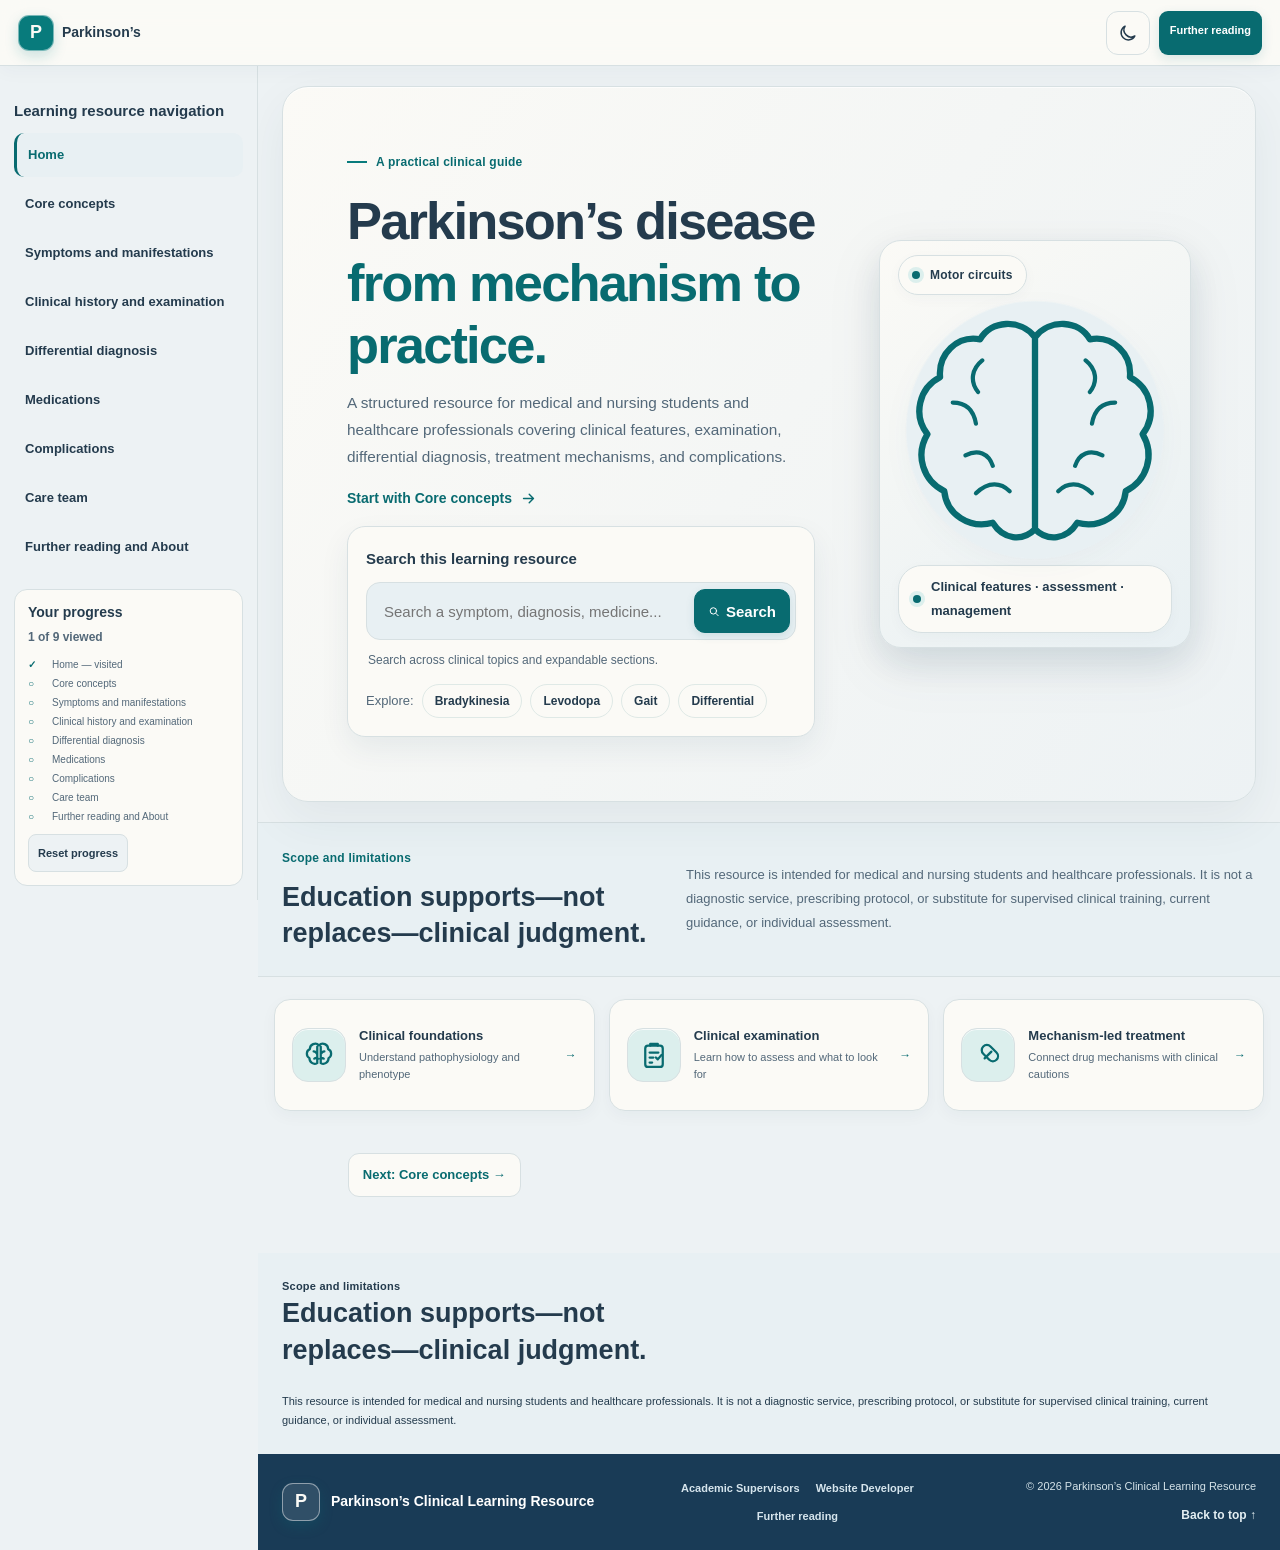
==== commit b666978b: "Update print statement from 'Hello' to 'Goodbye'" ====
--- a/index.html
+++ b/index.html
@@ -170,7 +170,7 @@
           <span class="trust-item-illustration" aria-hidden="true">
             <svg viewBox="0 0 24 24" focusable="false"><rect x="5" y="4.5" width="14" height="17" rx="2.2"></rect><path d="M9 4.5V3h6v1.5M8.5 10h7m-7 4h3m-3 4h2m3-4 1.5 1.5L18 12"></path></svg>
           </span>
-          <span class="trust-item-copy"><strong>Practical examination</strong><span>Learn how to assess and what to look for</span></span>
+          <span class="trust-item-copy"><strong>Clinical examination</strong><span>Learn how to assess and what to look for</span></span>
           <span class="trust-item-arrow" aria-hidden="true">→</span>
         </a>
         <a class="trust-item" href="#medications">
